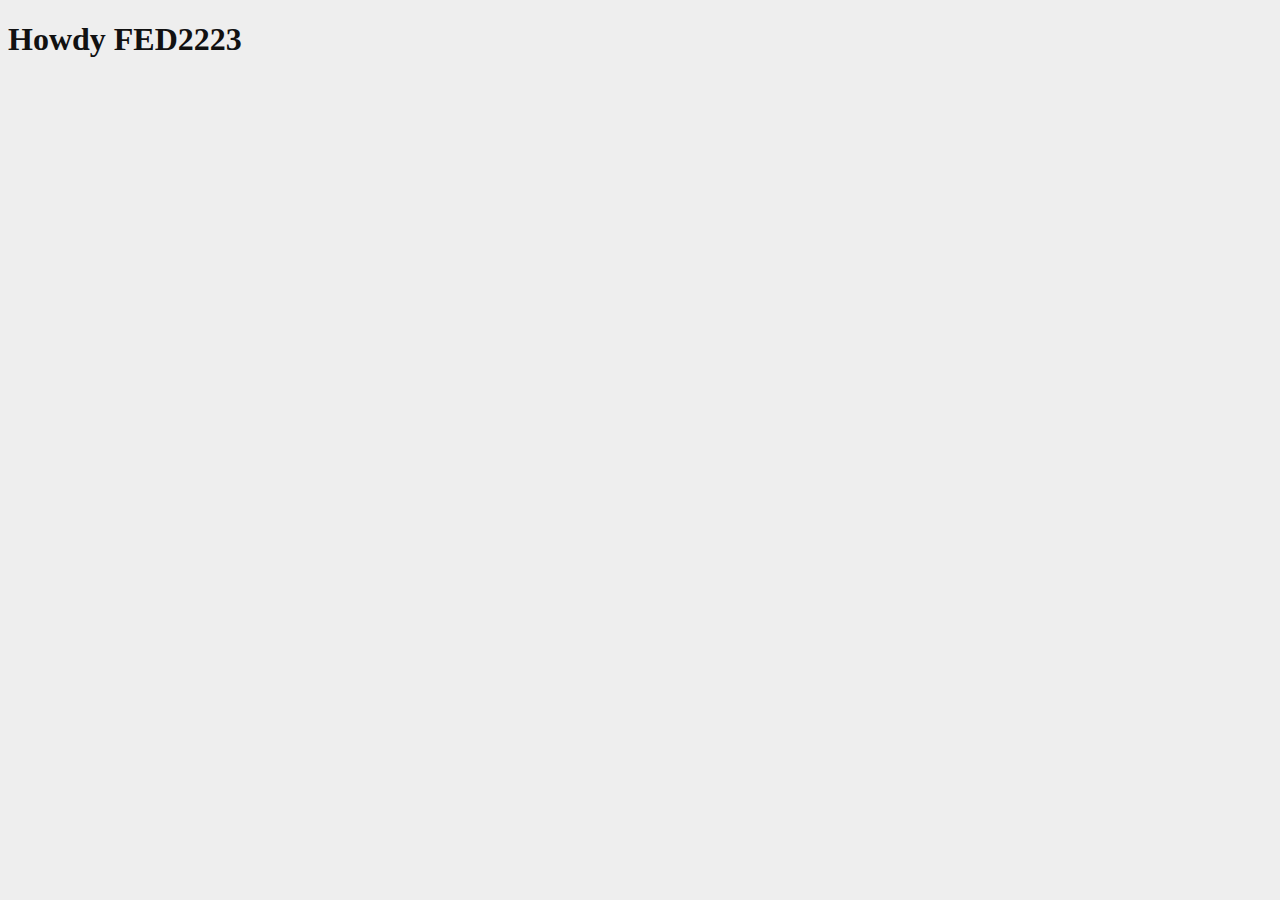
==== index.html @ 2874ed35 "Add files via upload" ====
<!doctype html>
<html lang="nl">
	
<head>
	<meta charset="UTF-8">
	<meta name="author" content="jouw naam">
	<meta name="viewport" content="width=device-width, initial-scale=1">
	
	<title>Howdy FED2223</title>
	
	<link href="styles/style.css" rel="stylesheet">
	<link rel="icon" type="image/svg+xml" href="images/favicon.svg">
</head>

<body>
	<h1>Howdy FED2223</h1>

	<script defer src="scripts/script.js"></script>
</body>
	
</html>
---- styles/style.css ----
/**************/
/* CSS REMEDY */
/**************/
*, *::after, *::before {
  box-sizing:border-box;  
}

button, summary {
	cursor: pointer;
}





/*********************/
/* CUSTOM PROPERTIES */
/*********************/
:root {
	/* startje */
	--color-text:#111;
	--color-background:#eee;
}





/****************/
/* JOUW STYLING */
/****************/

/* jouw code */

body {
  color:var(--color-text);
  background-color:var(--color-background);
}
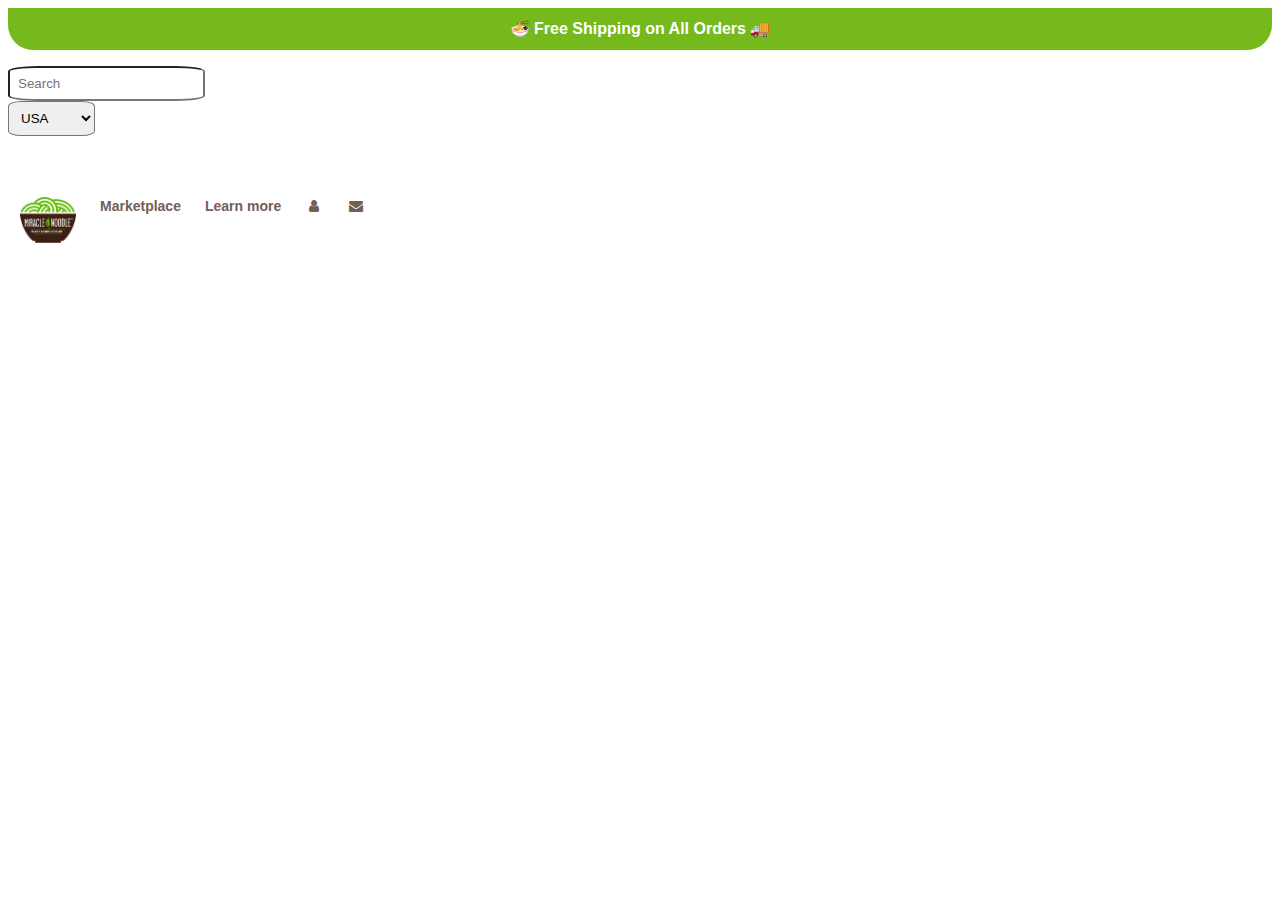
==== commit c992377c: "Add files via upload" ====
--- a/index.html
+++ b/index.html
@@ -6,15 +6,48 @@
 	<meta name="author" content="jouw naam">
 	<meta name="viewport" content="width=device-width, initial-scale=1">
 	
-	<title>Howdy FED2223</title>
+	<title>HDe beruchte website</title>
 	
 	<link href="styles/style.css" rel="stylesheet">
 	<link rel="icon" type="image/svg+xml" href="images/favicon.svg">
+	<link rel="stylesheet" href="https://cdnjs.cloudflare.com/ajax/libs/font-awesome/4.7.0/css/font-awesome.min.css">
 </head>
 
 <body>
+	<main>
+		<header class="site_banner">
+			
+			<p class="oproep">🍜 Free Shipping on All Orders 🚚</p>
+		    
+			<input type="text" placeholder="Search" aria-autocomplete="list" aria-owns="predictive-search-results" aria-label="Search" class="zoekbalk" data-base-url="/search" autocomplete="off">
+		
+		<form action="TaalSelecteren">
+			<select name="talen" id="talenknop">
+			  <option value="usa">USA</option>
+			  <option value="uk">UK</option>
+			  <option value="canada">Canada</option>
+			  <option value="italy">Italy</option>
+			  <option value="Sweden">Sweden</option>
+			</select>
+			<br><br>
+
+            <header class="navigatiebalk" role="banner">
+			  <ul class="navbar">
+				<li><img src="images/logo1.avif" class="logo" alt="logo foro"></li>
+				<li> Marketplace</li>
+				<li a href="#"> Learn more</li>
+				<li><i class="fa fa-fw fa-user"></i> </li>
+				<li><i class="fa fa-fw fa-envelope"></i> </li>
+		    </header>   
+	    </header>
+		
+<section>
+	<div class="heroImage"></div>
+</section>
+
 	<h1>Howdy FED2223</h1>
 
+    </main>
 	<script defer src="scripts/script.js"></script>
 </body>
 	
--- a/styles/style.css
+++ b/styles/style.css
@@ -9,20 +9,81 @@
 	cursor: pointer;
 }
 
-
-
-
-
 /*********************/
 /* CUSTOM PROPERTIES */
 /*********************/
 :root {
 	/* startje */
 	--color-text:#111;
-	--color-background:#eee;
+	--color-text: #735e56;
+    --color-text-rgb: 115, 94, 86;
+    --color-body-text: #735e56;
+
+
+    --font-h1-desktop: 35;
+    --font-h1-mobile: 32;
+    --font-h2-desktop: 20;
+    --font-h2-mobile: 18;
+    --font-h3-mobile: 20;
+    --font-h4-desktop: 17;
+    --font-h4-mobile: 15;
+    --font-h5-desktop: 15;
+    --font-h5-mobile: 13;
+    --font-h6-desktop: 14;
+    --font-h6-mobile: 12;
 }
 
+/*vvvvv Nog niet gebruikt (eigenschappen van de "H's" uit de website vvvvv */
+.two{
+	display: block;
+	font-size: 40px;
+    line-height: 48px;
+	font-family: Sofia Pro,sans-serif;
+    font-style: normal;
+    font-weight: 700;
+	color: #75b91d;
+    text-transform: inherit;
+    letter-spacing: inherit;
+	margin: 0 0 17.5px;
+	word-wrap: break-word;
+}
 
+.three{
+	display: block;
+	font-family: Sofia Pro,sans-serif;
+    font-style: normal;
+    font-weight: 700;
+	text-align: center;
+    font-size: 50px;
+    line-height: 60px;
+    color: #ff812b;
+	text-transform: none;
+    letter-spacing: 0;
+	margin: 0 0 17.5px;
+	margin-block-start: 1em;
+    margin-block-end: 1em;
+    margin-inline-start: 0px;
+    margin-inline-end: 0px;
+    font-weight: bold;
+	word-wrap: break-word;
+}
+
+.four{
+	font-family: Sofia Pro,sans-serif;
+    font-style: normal;
+    font-weight: 700;
+	text-align: center;
+    font-size: 30px;
+    line-height: 35px;
+	color: #fff;
+	margin: 0 0 17.5px;
+	word-wrap: break-word;
+	display: block;
+    margin-block-start: 1.33em;
+    margin-block-end: 1.33em;
+    margin-inline-start: 0px;
+    margin-inline-end: 0px;
+}
 
 
 
@@ -30,10 +91,80 @@
 /* JOUW STYLING */
 /****************/
 
-/* jouw code */
-
-body {
-  color:var(--color-text);
-  background-color:var(--color-background);
+.oproep{
+	font-family: Sofia Pro,sans-serif;
+	font-size: 16px;
+	color: #ffffff;
+	border-radius: 0px 0px 25px 25px;
+	margin-top: 0em ;
+	display: block;
+    padding: 11px 22px;
+    font-weight:bold;
+	text-align: center;
+	border-bottom: 1px solid transparent;
+	position: relative;
+	background-color: #75b91d;
 }
 
+.zoekbalk{
+	padding: 0.6em;
+	border-radius: 15%;
+	
+}
+
+#talenknop{
+	padding: 0.6em;
+	border-radius: 15%;
+}
+
+
+
+/* navigatie balk vv */
+.navbar {
+	display: flex;
+	position: fixed;
+	width: 100%;
+	background-color: #ffffff;
+	overflow: auto;
+	padding-top: 15px;
+	padding-bottom: 15px;
+	padding-left: 0;
+	list-style-type: none;
+	}
+
+	.navbar li {
+	    font-family: Sofia Pro,sans-serif;
+        font-style: normal;
+        color: #735e56;
+        border-radius: 700;
+		text-align: left;
+		font-weight: 600;
+        font-size: 14px;
+        line-height: 18px;
+		padding: 12px;
+		text-decoration: none;
+		display: inline;
+	  }
+	  
+	.navbar li:hover {
+		background-color: rgb(214, 214, 214);
+	  }
+
+	  .active {
+		background-color: #75b91d;
+	  }
+
+	.logo{
+		width: 4em;
+	}
+	  /* navigatie balk ^^ */
+	  
+	  .homeHero .heroImage {
+		background-image: url(https://cdn.shopify.com/s/files/1/1099/9762/files/heroImage-2.png?v=1631019084);
+		background-size: cover;
+		background-position: right bottom;
+	}
+
+
+
+	  /* JOUW STYLING */
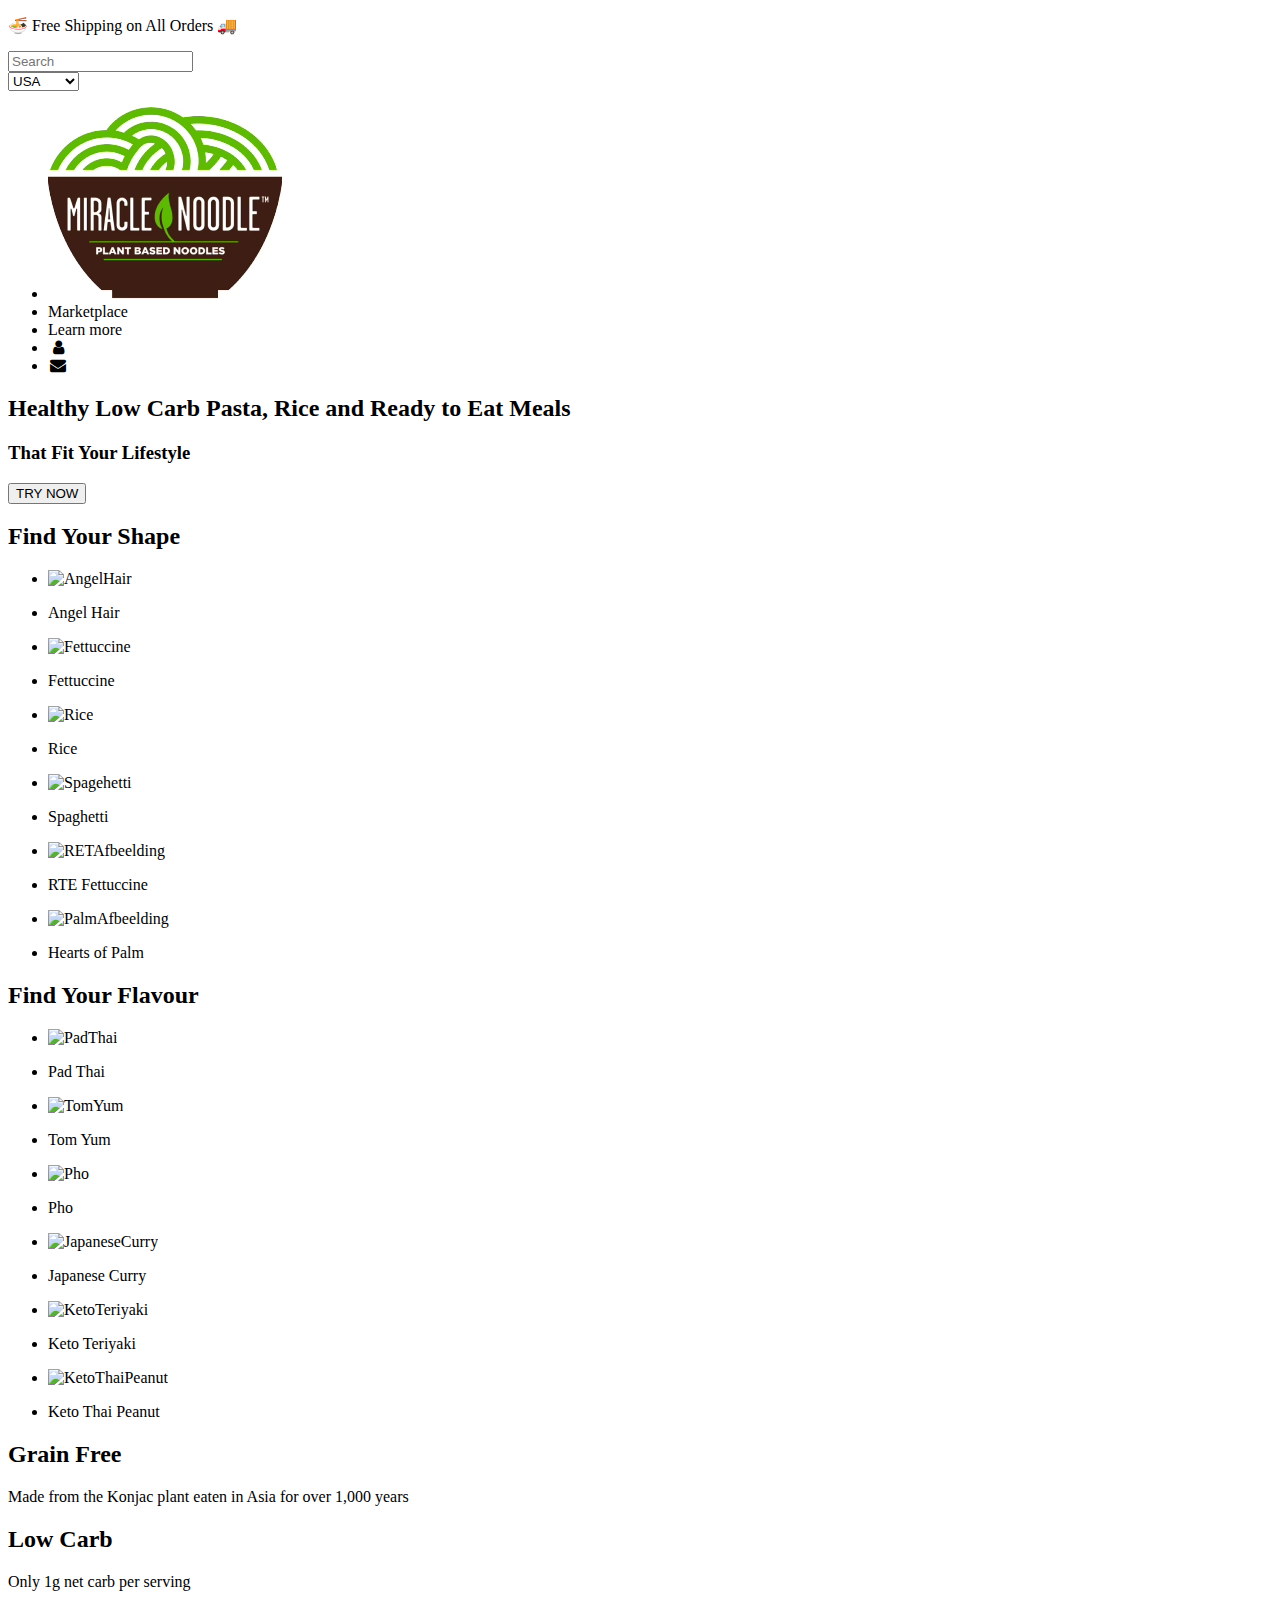
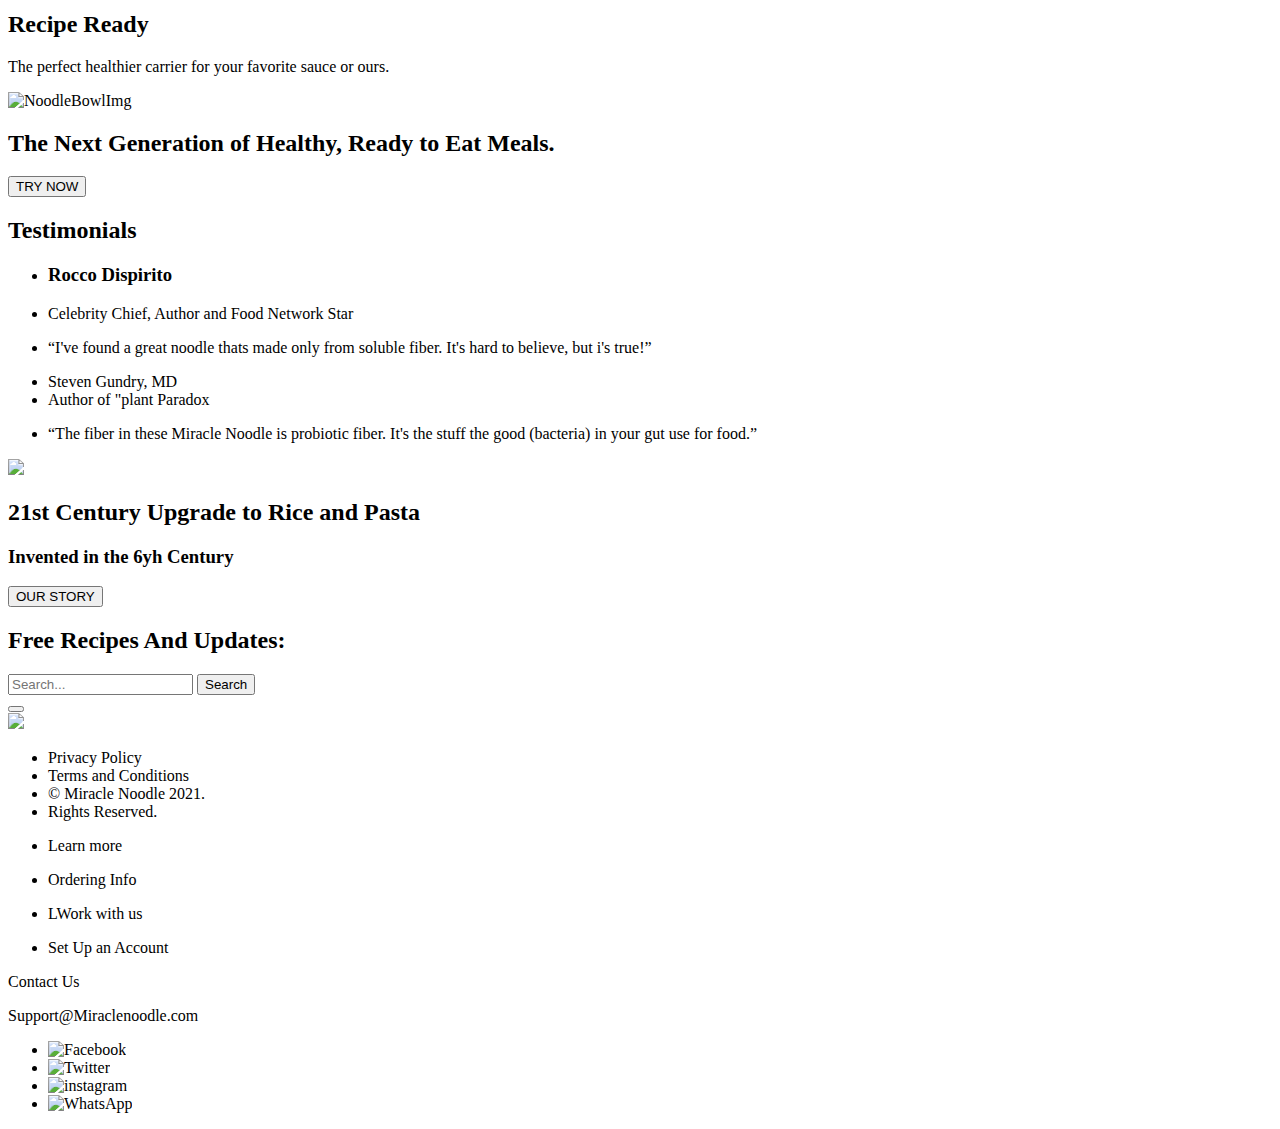
==== commit 9edeed3b: "Add files via upload" ====
--- a/index.html
+++ b/index.html
@@ -6,7 +6,7 @@
 	<meta name="author" content="jouw naam">
 	<meta name="viewport" content="width=device-width, initial-scale=1">
 	
-	<title>HDe beruchte website</title>
+	<title>Miricle Noodle</title>
 	
 	<link href="styles/style.css" rel="stylesheet">
 	<link rel="icon" type="image/svg+xml" href="images/favicon.svg">
@@ -17,7 +17,7 @@
 	<main>
 		<header class="site_banner">
 			
-			<p class="oproep">🍜 Free Shipping on All Orders 🚚</p>
+			<p>🍜 Free Shipping on All Orders 🚚</p>
 		    
 			<input type="text" placeholder="Search" aria-autocomplete="list" aria-owns="predictive-search-results" aria-label="Search" class="zoekbalk" data-base-url="/search" autocomplete="off">
 		
@@ -29,11 +29,10 @@
 			  <option value="italy">Italy</option>
 			  <option value="Sweden">Sweden</option>
 			</select>
-			<br><br>
 
-            <header class="navigatiebalk" role="banner">
-			  <ul class="navbar">
-				<li><img src="images/logo1.avif" class="logo" alt="logo foro"></li>
+            <header role="banner">
+			  <ul>
+				<li><img src="images/logo1.avif" alt="logo foro"></li>
 				<li> Marketplace</li>
 				<li a href="#"> Learn more</li>
 				<li><i class="fa fa-fw fa-user"></i> </li>
@@ -42,10 +41,143 @@
 	    </header>
 		
 <section>
-	<div class="heroImage"></div>
+	<h2>Healthy Low Carb Pasta, Rice and Ready to Eat Meals</h2>
+	<h3>That Fit Your Lifestyle</h3>
+	<button>TRY NOW</button>
 </section>
 
-	<h1>Howdy FED2223</h1>
+<section>
+	<h2>Find Your Shape</h2>
+
+	<ul>
+		<li><img src="//cdn.shopify.com/s/files/1/1099/9762/t/93/assets/Angel-hair.png?v=139365018368827564211650891766" alt="AngelHair"></li>
+		<li><p>Angel Hair</p></li>
+	</ul>
+	<ul>
+		<li><img src="https://cdn.shopify.com/s/files/1/1099/9762/t/93/assets/Fettuccine.png?v=109792473102200160791650891761" alt="Fettuccine"></li>
+		<li><p>Fettuccine</p></li>
+	</ul>
+	<ul>
+		<li><img src="https://cdn.shopify.com/s/files/1/1099/9762/t/93/assets/Rise.png?v=77638098210433273171650891406" alt="Rice"></li>
+		<li><p>Rice</p></li>
+	</ul>
+	<ul>
+		<li><img src="https://cdn.shopify.com/s/files/1/1099/9762/t/93/a…ets/Spaghetti.png?v=93085060646624606621650891396" alt="Spagehetti"></li>
+		<li><p>Spaghetti</p></li>
+	</ul>
+	<ul>
+		<li><img src="https://cdn.shopify.com/s/files/1/1099/9762/t/93/a…at-fettuccine.png?v=14971893990256258491657906363" alt="RETAfbeelding"></li>
+		<li><p>RTE Fettuccine</p></li>
+	</ul>
+	<ul>
+		<li><img src="https://cdn.shopify.com/s/files/1/1099/9762/t/93/a…at-spaghetti.png?v=135857907611068177071657906355" alt="PalmAfbeelding"></li>
+		<li><p>Hearts of Palm</p></li>
+	</ul>
+</section>
+
+<section>
+	<h2>Find Your Flavour</h2>
+	<ul>
+		<li><img src="https://cdn.shopify.com/s/files/1/1099/9762/t/93/assets/Pad-Thai.png?v=83577042059767578601650887596" alt="PadThai"></li>
+		<li><p>Pad Thai</p></li>
+	</ul>
+	<ul>
+		<li><img src="https://cdn.shopify.com/s/files/1/1099/9762/t/93/assets/Tom-yum.png?v=166482558184664215131650887603" alt="TomYum"></li>
+		<li><p>Tom Yum</p></li>
+	</ul>
+	<ul>
+		<li><img src="https://cdn.shopify.com/s/files/1/1099/9762/t/93/assets/Pho.png?v=68859815522511658931650887597" alt="Pho"></li>
+		<li><p>Pho</p></li>
+	</ul>
+	<ul>
+		<li><img src="https://cdn.shopify.com/s/files/1/1099/9762/t/93/a…panese_Curry.png?v=131605383016663812841650887589" alt="JapaneseCurry"></li>
+		<li><p>Japanese Curry</p></li>
+	</ul>
+	<ul>
+		<li><img src="https://cdn.shopify.com/s/files/1/1099/9762/t/93/a…TO_TERIYAKI-2.png?v=91911729571614318721657802883" alt="KetoTeriyaki"></li>
+		<li><p>Keto Teriyaki</p></li>
+	</ul>
+	<ul>
+		<li><img src="https://cdn.shopify.com/s/files/1/1099/9762/t/93/a…_THAIPEANUT-2.png?v=67560082000829188101657802891" alt="KetoThaiPeanut"></li>
+		<li><p>Keto Thai Peanut</p></li>
+	</ul>
+</section>
+
+<section>
+	<h2>Grain Free</h2>
+	<p>Made from the Konjac plant eaten in Asia for over 1,000 years</p>
+	<h2>Low Carb</h2>
+	<p>Only 1g net carb per serving</p>
+	<h2>Recipe Ready</h2>
+	<p>The perfect healthier carrier for your favorite sauce or ours.</p>
+</section>
+
+<section>
+	<img src="//cdn.shopify.com/s/files/1/1099/9762/t/93/assets/food-bowl.png?v=44383874774781317981650887568" alt="NoodleBowlImg">
+</section>
+	
+<section>
+	<h2>The Next Generation of Healthy, Ready to Eat Meals.</h2>
+	<button>TRY NOW</button>
+</section>
+
+<section>
+	<h2>Testimonials</h2>
+	<ul>
+		<li><h3>Rocco Dispirito</h3></li>
+		<li><aside>Celebrity Chief, Author and Food Network Star</aside></li>
+		<li><p>“I've found a great noodle thats made only from soluble fiber. It's hard to believe, but i's true!”</p></li>
+	</ul>
+	<ul>
+		<li>Steven Gundry, MD</li>
+		<li><aside>Author of "plant Paradox</aside></li>
+		<li><p>“The fiber in these Miracle Noodle is probiotic fiber. It's the stuff the good (bacteria) in your gut use for food.”</p></li>
+	</ul>
+</section>
+
+<section>
+	<img src="//cdn.shopify.com/s/files/1/1099/9762/t/93/assets/21st-century-bg-2.png?v=177680123479247771421650887562">
+	<h2>21st Century Upgrade to Rice and Pasta</h2>
+	<h3>Invented in the 6yh Century</h3>
+	<button>OUR STORY</button>
+</section>
+
+<section>
+	<h2>Free Recipes And Updates:</h2>
+	<input type="text" placeholder="Search...">
+    <button class="ui button">Search</button>
+</section>
+
+<! --- Statische chat knop rechts onder aan -- >
+<button aria-label="OpenTheChat"></button>
+<! --- Statische chat knop rechts onder aan -- >
+
+<footer>
+	<img src="https://cdn.shopify.com/s/files/1/1099/9762/files/footer_logo.png?v=1631016859">
+		<ul>
+			<li>Privacy Policy</li>
+			<li>Terms and Conditions</li>
+			<li>© Miracle Noodle 2021.</li>
+			<li>Rights Reserved.</li> 
+		</ul>
+
+		<ul>
+			<li><p>Learn more</p></li>
+			<li><p>Ordering Info</p></li>
+			<li><p>LWork with us</p></li>
+			<li><p>Set Up an Account</p></li>
+		</ul>
+
+		<p>Contact Us</p>
+		<aside>Support@Miraclenoodle.com</aside>
+
+		<ul>
+		    <li><img src="https://cdn.shopify.com/s/files/1/1099/9762/files/footer-social-facebook.png?v=1631017588" alt="Facebook"></li>
+		    <li><img src="https://cdn.shopify.com/s/files/1/1099/9762/files/footer-social-twitter.png?v=1631017588" alt="Twitter"></li>
+			<li><img src="https://cdn.shopify.com/s/files/1/1099/9762/files/footer-social-instagram.png?v=1631017588" alt="instagram"></li>
+			<li><img src="https://cdn.shopify.com/s/files/1/1099/9762/files/footer-social-whatsapp.png?v=1631017588" alt="WhatsApp"></li>
+    	</ul>
+</footer>
 
     </main>
 	<script defer src="scripts/script.js"></script>
--- a/styles/style.css
+++ b/styles/style.css
@@ -14,7 +14,6 @@
 /*********************/
 :root {
 	/* startje */
-	--color-text:#111;
 	--color-text: #735e56;
     --color-text-rgb: 115, 94, 86;
     --color-body-text: #735e56;
@@ -91,80 +90,10 @@
 /* JOUW STYLING */
 /****************/
 
-.oproep{
-	font-family: Sofia Pro,sans-serif;
-	font-size: 16px;
-	color: #ffffff;
-	border-radius: 0px 0px 25px 25px;
-	margin-top: 0em ;
-	display: block;
-    padding: 11px 22px;
-    font-weight:bold;
-	text-align: center;
-	border-bottom: 1px solid transparent;
-	position: relative;
-	background-color: #75b91d;
-}
-
-.zoekbalk{
-	padding: 0.6em;
-	border-radius: 15%;
-	
-}
-
-#talenknop{
-	padding: 0.6em;
-	border-radius: 15%;
-}
-
-
 
 /* navigatie balk vv */
-.navbar {
-	display: flex;
-	position: fixed;
-	width: 100%;
-	background-color: #ffffff;
-	overflow: auto;
-	padding-top: 15px;
-	padding-bottom: 15px;
-	padding-left: 0;
-	list-style-type: none;
-	}
 
-	.navbar li {
-	    font-family: Sofia Pro,sans-serif;
-        font-style: normal;
-        color: #735e56;
-        border-radius: 700;
-		text-align: left;
-		font-weight: 600;
-        font-size: 14px;
-        line-height: 18px;
-		padding: 12px;
-		text-decoration: none;
-		display: inline;
-	  }
-	  
-	.navbar li:hover {
-		background-color: rgb(214, 214, 214);
-	  }
-
-	  .active {
-		background-color: #75b91d;
-	  }
-
-	.logo{
-		width: 4em;
-	}
 	  /* navigatie balk ^^ */
 	  
-	  .homeHero .heroImage {
-		background-image: url(https://cdn.shopify.com/s/files/1/1099/9762/files/heroImage-2.png?v=1631019084);
-		background-size: cover;
-		background-position: right bottom;
-	}
-
-
 
 	  /* JOUW STYLING */
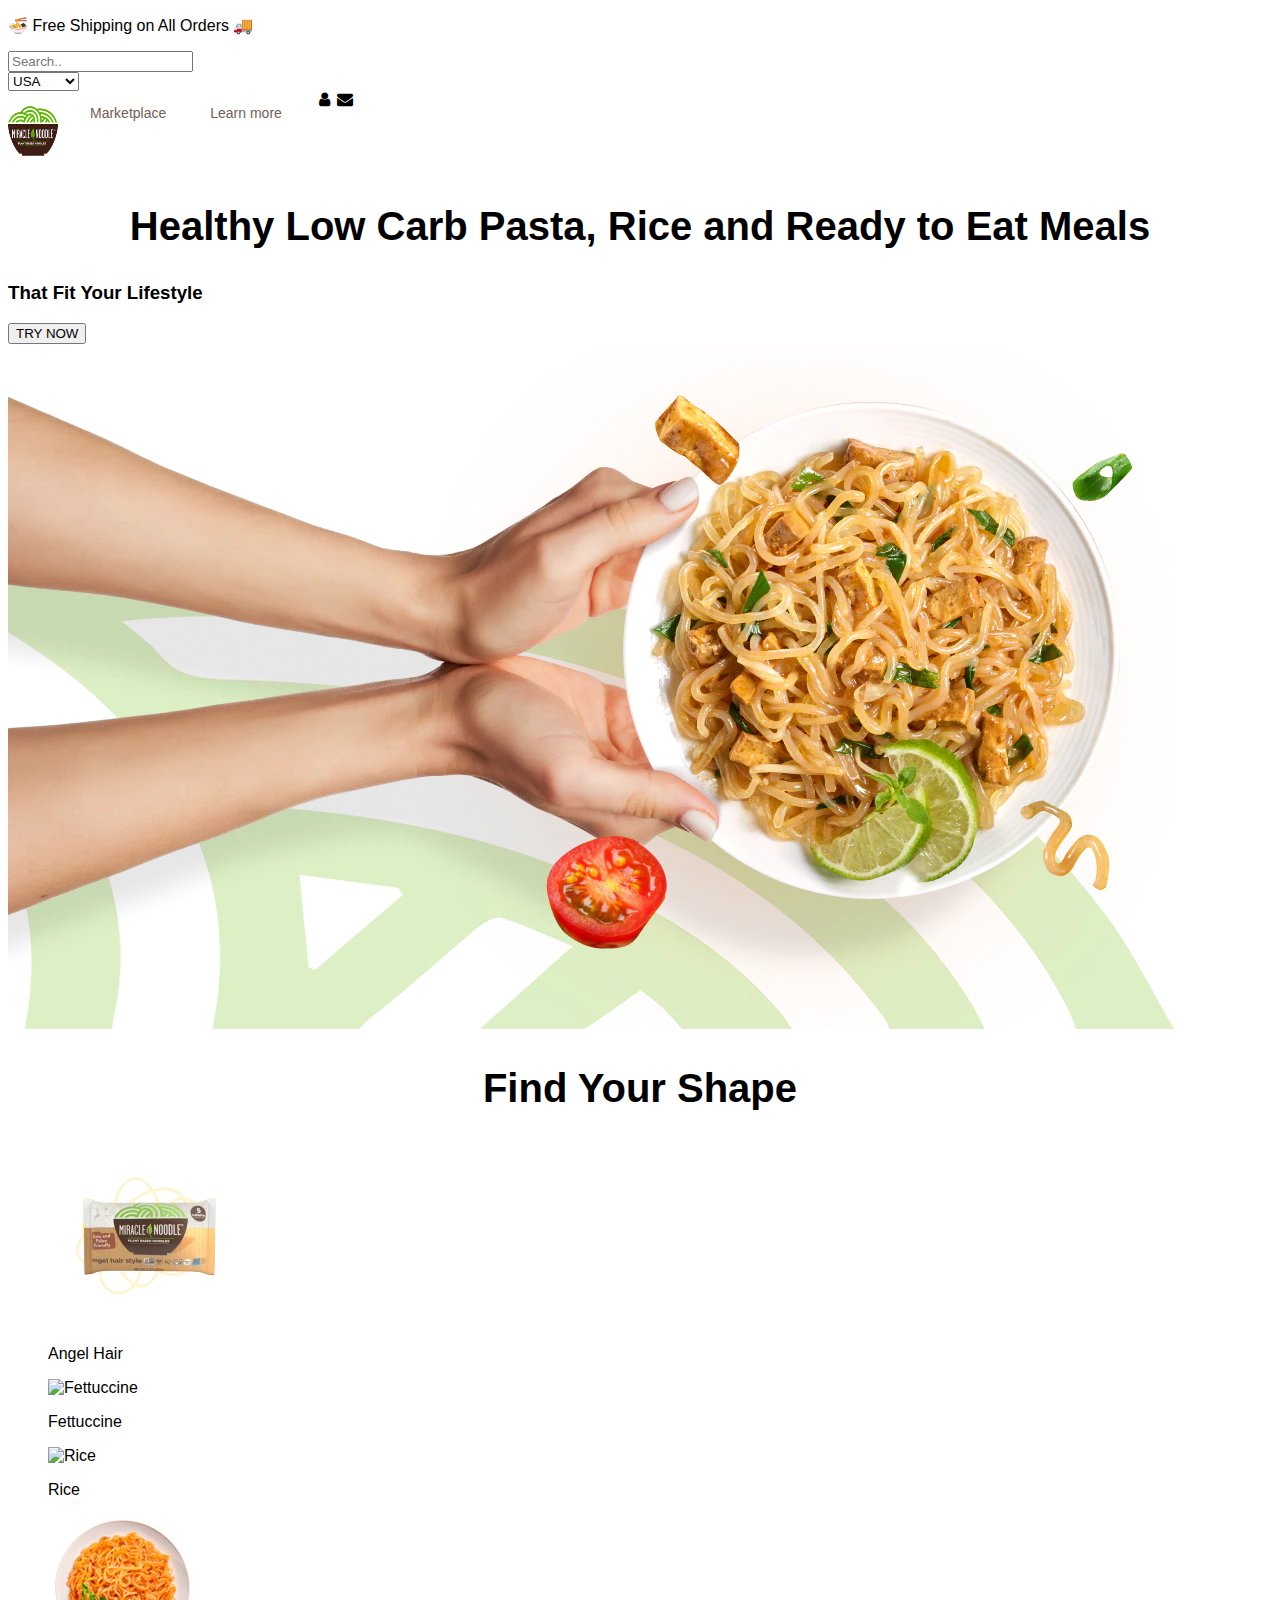
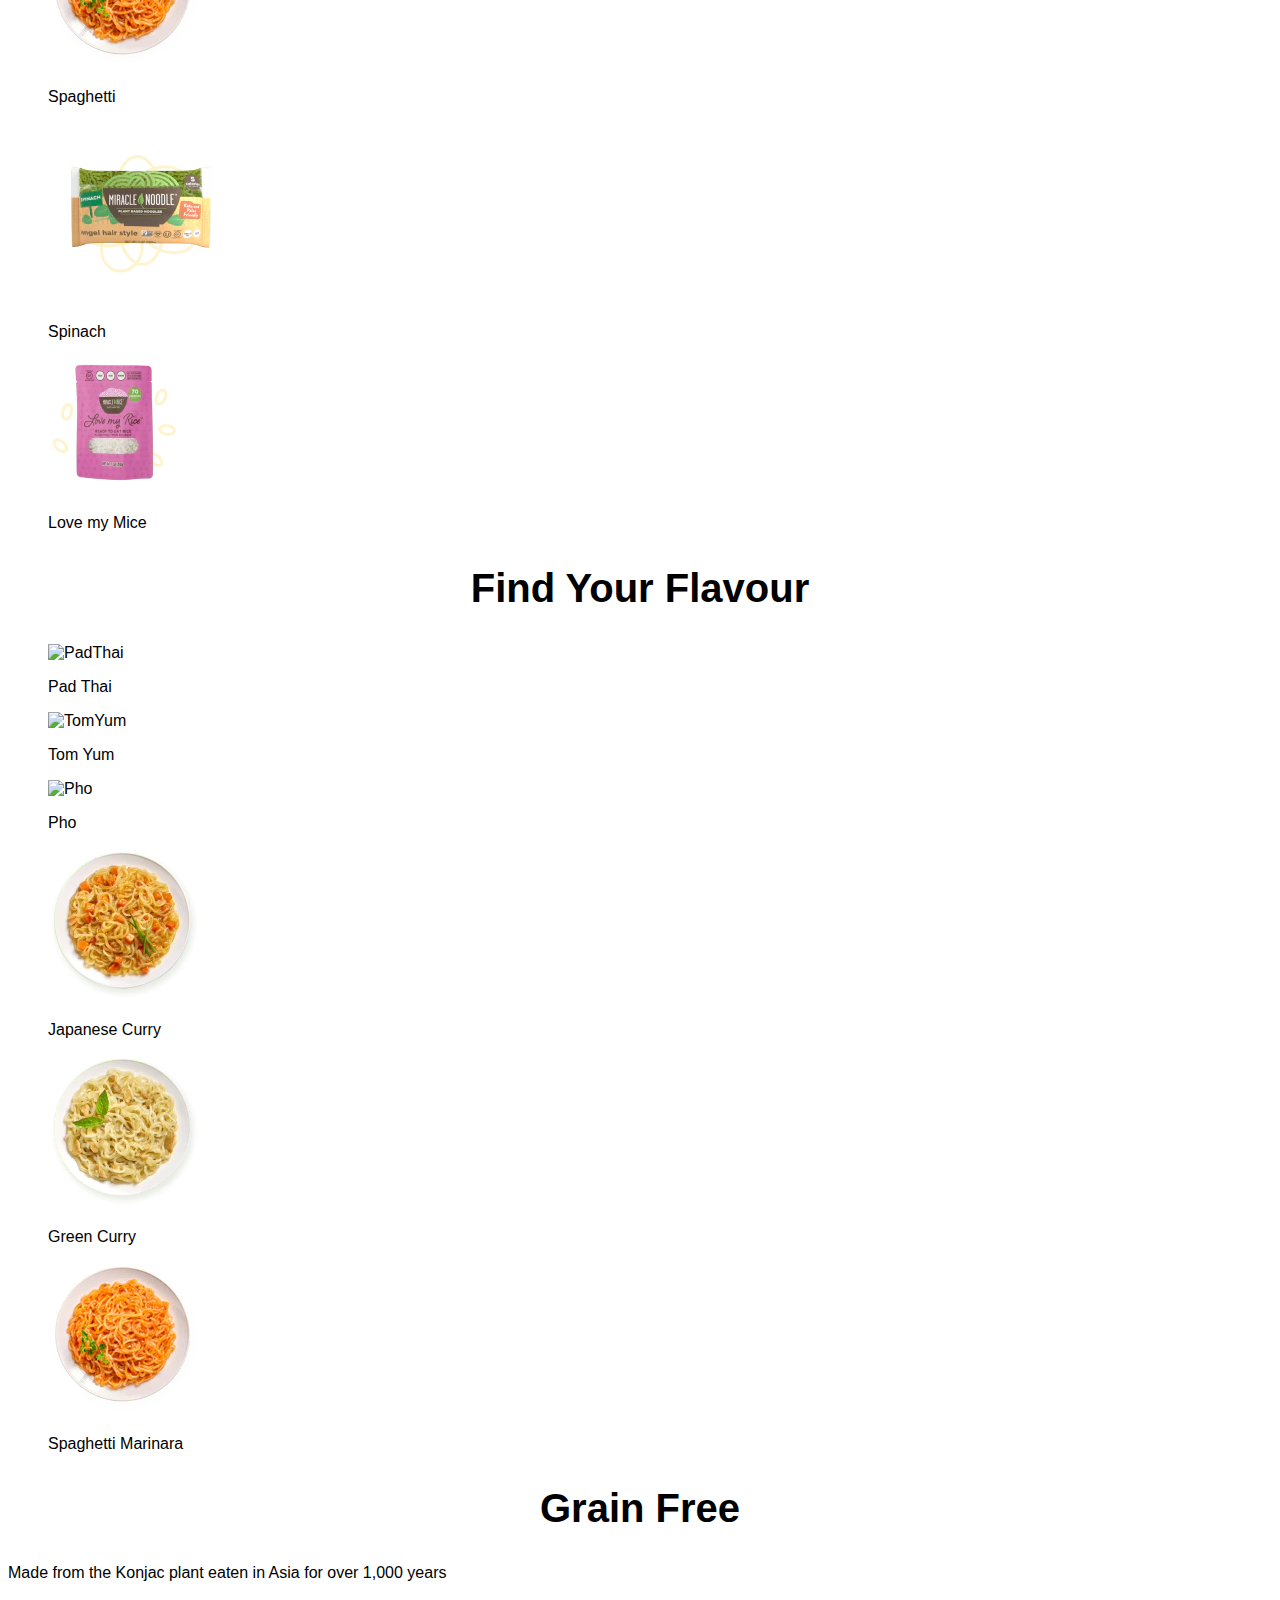
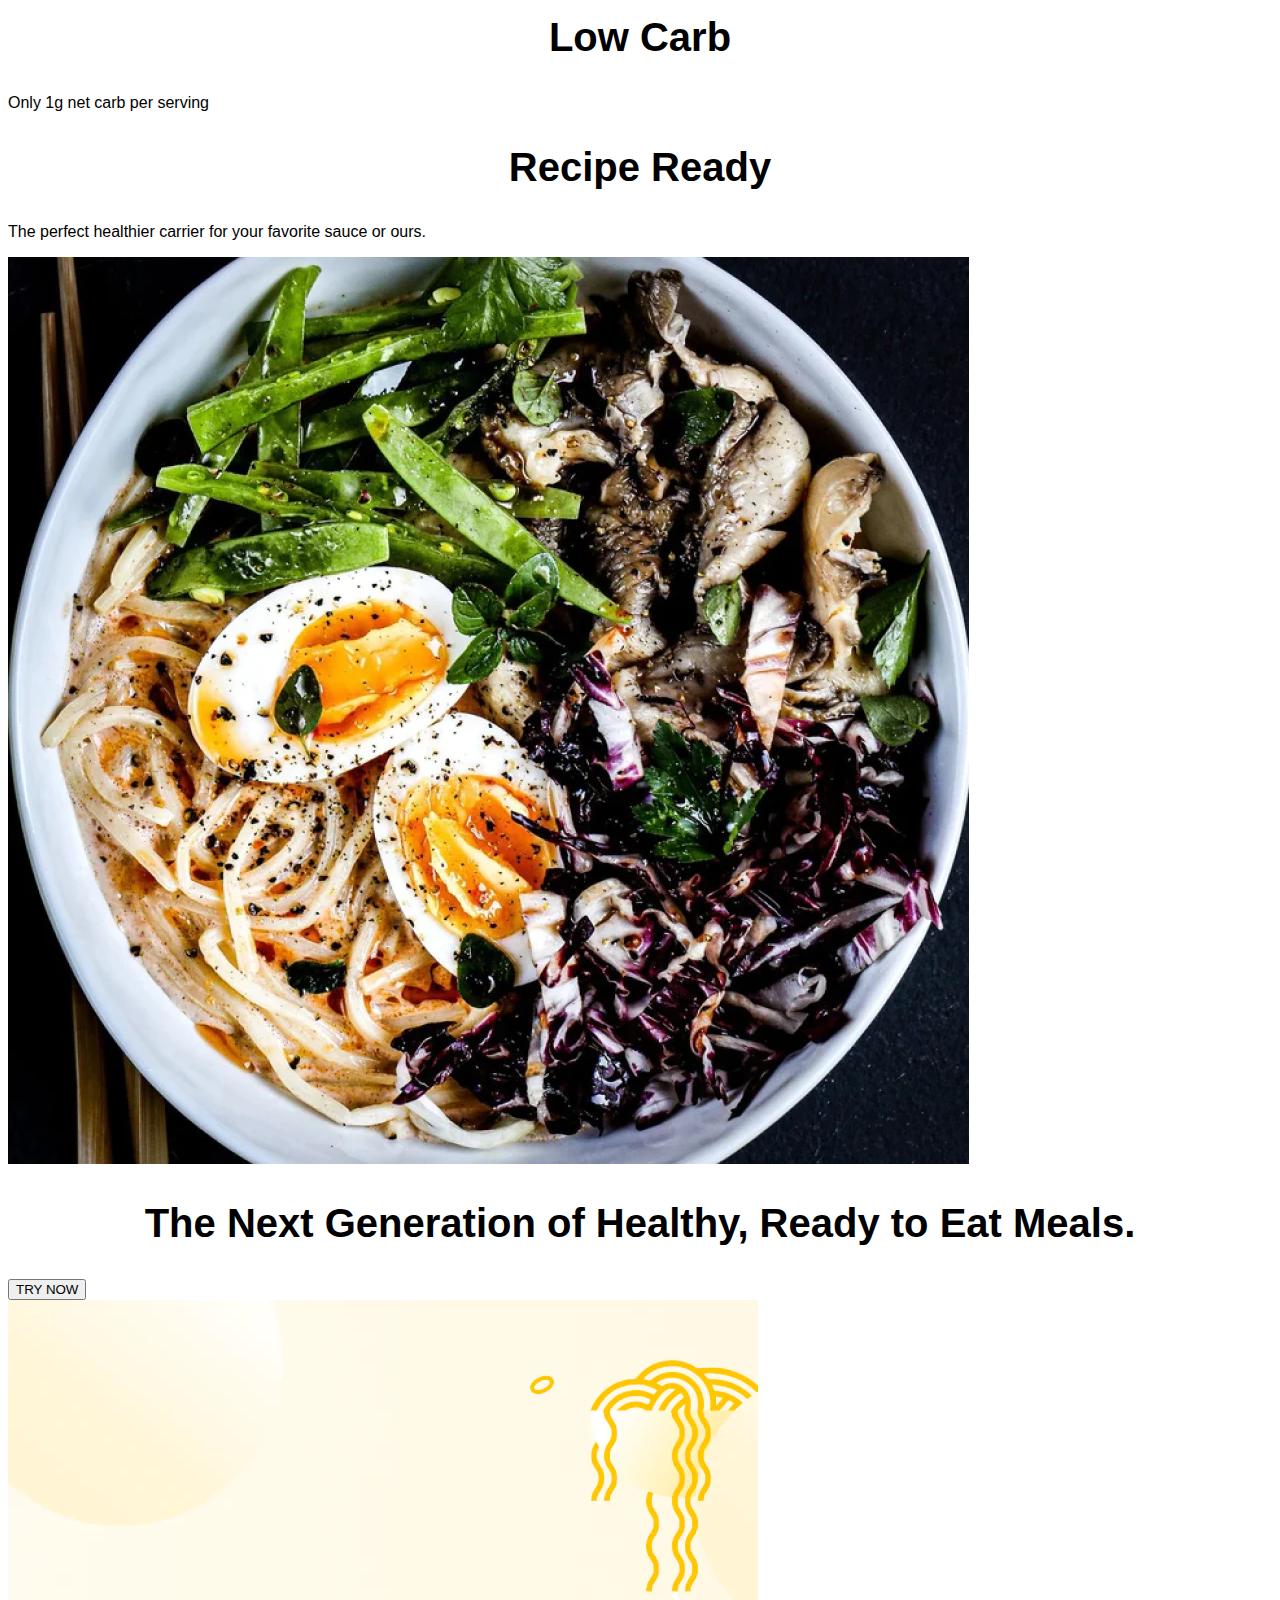
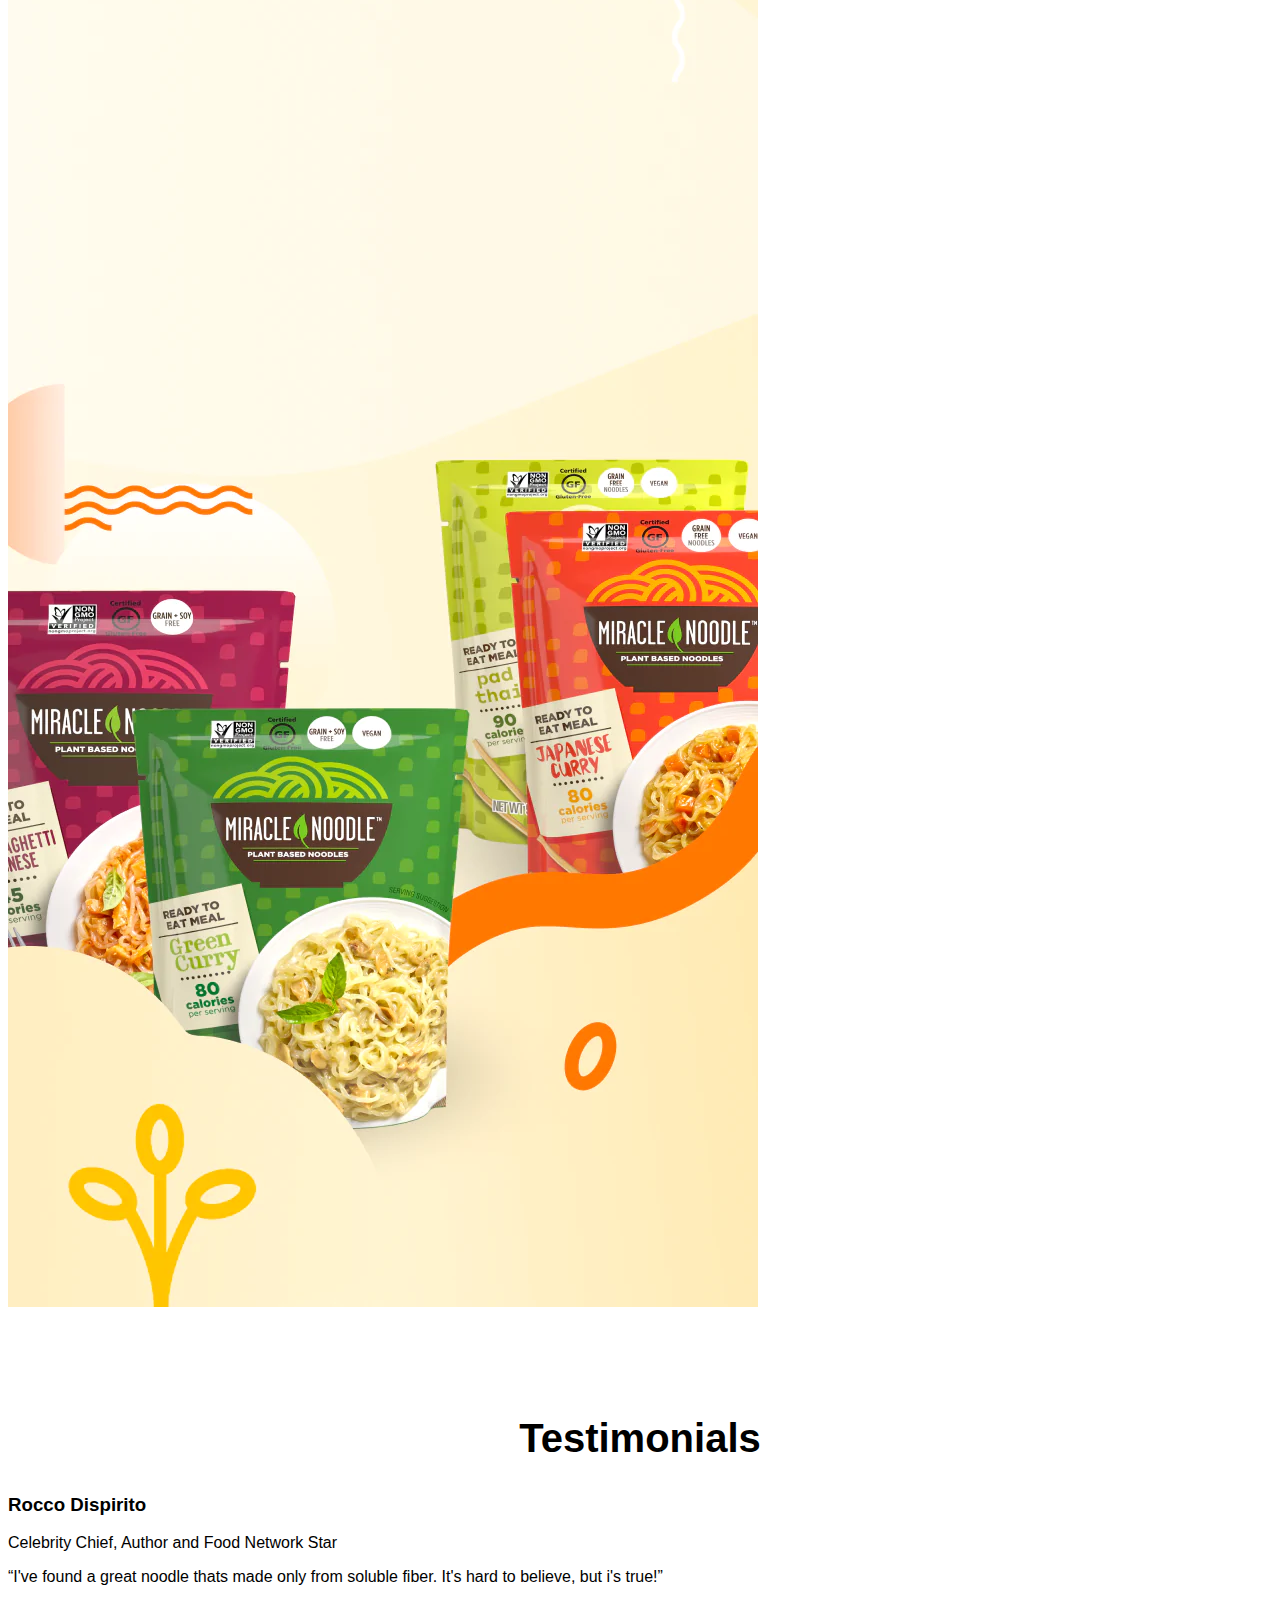
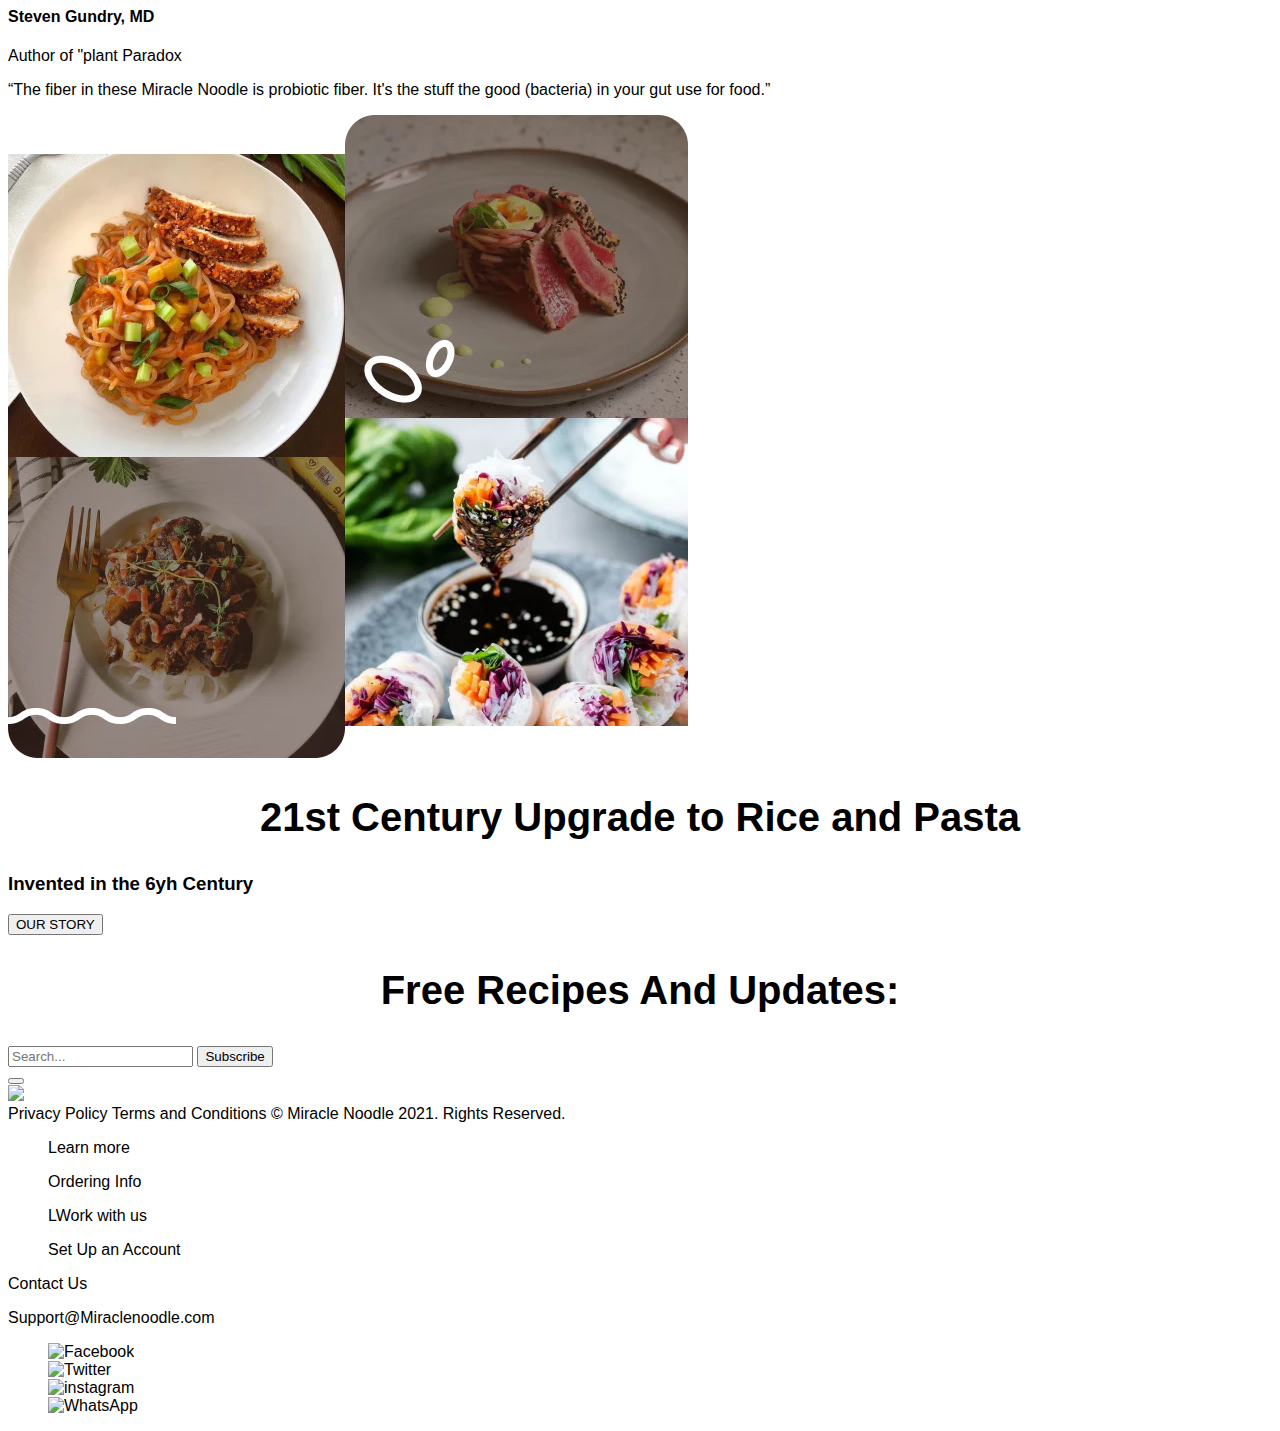
==== commit 610a8866: "Add files via upload" ====
--- a/index.html
+++ b/index.html
@@ -1,9 +1,9 @@
 <!doctype html>
-<html lang="nl">
+<html lang="eng">
 	
 <head>
 	<meta charset="UTF-8">
-	<meta name="author" content="jouw naam">
+	<meta name="author" content="Eva Burgering">
 	<meta name="viewport" content="width=device-width, initial-scale=1">
 	
 	<title>Miricle Noodle</title>
@@ -15,29 +15,31 @@
 
 <body>
 	<main>
-		<header class="site_banner">
+		<header>
 			
 			<p>🍜 Free Shipping on All Orders 🚚</p>
 		    
-			<input type="text" placeholder="Search" aria-autocomplete="list" aria-owns="predictive-search-results" aria-label="Search" class="zoekbalk" data-base-url="/search" autocomplete="off">
+			<input type="text" placeholder="Search.." aria-label="Search">
 		
 		<form action="TaalSelecteren">
-			<select name="talen" id="talenknop">
-			  <option value="usa">USA</option>
-			  <option value="uk">UK</option>
-			  <option value="canada">Canada</option>
-			  <option value="italy">Italy</option>
-			  <option value="Sweden">Sweden</option>
+			<select name="talen">
+			    <fieldset>
+			        <option value="usa">USA</option>
+			        <option value="uk">UK</option>
+			        <option value="canada">Canada</option>
+			        <option value="italy">Italy</option>
+			        <option value="Sweden">Sweden</option>
+			    </fieldset>
 			</select>
 
-            <header role="banner">
-			  <ul>
-				<li><img src="images/logo1.avif" alt="logo foro"></li>
-				<li> Marketplace</li>
-				<li a href="#"> Learn more</li>
-				<li><i class="fa fa-fw fa-user"></i> </li>
-				<li><i class="fa fa-fw fa-envelope"></i> </li>
-		    </header>   
+			  <nav>
+				<img class="logo" src="images/logo1.avif" alt="logo foto">
+                <a href="#">Marketplace</a>
+                <a href="about.html">Learn more</a>
+                <i class="fa fa-fw fa-user"></i>
+				<i class="fa fa-fw fa-envelope"></i>
+				<! ----^^^^^^ Class is gelinkt aan de icons via internet ^^^^^^ ---- >
+			  </nav>  
 	    </header>
 		
 <section>
@@ -47,10 +49,14 @@
 </section>
 
 <section>
+	<img src="images/1achtergrondfoto.webp" alt="achtergrond foto1">
+</section>
+
+<section>
 	<h2>Find Your Shape</h2>
 
 	<ul>
-		<li><img src="//cdn.shopify.com/s/files/1/1099/9762/t/93/assets/Angel-hair.png?v=139365018368827564211650891766" alt="AngelHair"></li>
+		<li><img src="images/Angel-hair.avif" alt="AngelHair"></li>
 		<li><p>Angel Hair</p></li>
 	</ul>
 	<ul>
@@ -62,16 +68,16 @@
 		<li><p>Rice</p></li>
 	</ul>
 	<ul>
-		<li><img src="https://cdn.shopify.com/s/files/1/1099/9762/t/93/a…ets/Spaghetti.png?v=93085060646624606621650891396" alt="Spagehetti"></li>
+		<li><img src="images/Spaghetti-Marinara.webp" alt="Spagehetti"></li>
 		<li><p>Spaghetti</p></li>
 	</ul>
 	<ul>
-		<li><img src="https://cdn.shopify.com/s/files/1/1099/9762/t/93/a…at-fettuccine.png?v=14971893990256258491657906363" alt="RETAfbeelding"></li>
-		<li><p>RTE Fettuccine</p></li>
+		<li><img src="images/Spinach.webp" alt="RETAfbeelding"></li>
+		<li><p>Spinach</p></li>
 	</ul>
 	<ul>
-		<li><img src="https://cdn.shopify.com/s/files/1/1099/9762/t/93/a…at-spaghetti.png?v=135857907611068177071657906355" alt="PalmAfbeelding"></li>
-		<li><p>Hearts of Palm</p></li>
+		<li><img src="images/LOve-my-rise.webp" alt="PalmAfbeelding"></li>
+		<li><p>Love my Mice</p></li>
 	</ul>
 </section>
 
@@ -90,19 +96,19 @@
 		<li><p>Pho</p></li>
 	</ul>
 	<ul>
-		<li><img src="https://cdn.shopify.com/s/files/1/1099/9762/t/93/a…panese_Curry.png?v=131605383016663812841650887589" alt="JapaneseCurry"></li>
+		<li><img src="images/Japanese_Curry.avif" alt="JapaneseCurry"></li>
 		<li><p>Japanese Curry</p></li>
 	</ul>
 	<ul>
-		<li><img src="https://cdn.shopify.com/s/files/1/1099/9762/t/93/a…TO_TERIYAKI-2.png?v=91911729571614318721657802883" alt="KetoTeriyaki"></li>
-		<li><p>Keto Teriyaki</p></li>
+		<li><img src="images/Green-curry.avif" alt="KetoTeriyaki"></li>
+		<li><p>Green Curry</p></li>
 	</ul>
-	<ul>
-		<li><img src="https://cdn.shopify.com/s/files/1/1099/9762/t/93/a…_THAIPEANUT-2.png?v=67560082000829188101657802891" alt="KetoThaiPeanut"></li>
-		<li><p>Keto Thai Peanut</p></li>
+	<ul>  
+		<li><img src="images/Spaghetti-Marinara.webp" alt="KetoThaiPeanut"></li>
+		<li><p>Spaghetti Marinara</p></li>
 	</ul>
 </section>
-
+ 
 <section>
 	<h2>Grain Free</h2>
 	<p>Made from the Konjac plant eaten in Asia for over 1,000 years</p>
@@ -113,7 +119,7 @@
 </section>
 
 <section>
-	<img src="//cdn.shopify.com/s/files/1/1099/9762/t/93/assets/food-bowl.png?v=44383874774781317981650887568" alt="NoodleBowlImg">
+	<img src="images/food-bowl.webp" alt="NoodleBowlImg">
 </section>
 	
 <section>
@@ -121,22 +127,25 @@
 	<button>TRY NOW</button>
 </section>
 
+<img src="images/AchtergrondGroot.webp" alt="AchtegrondFoto12">
+<img src="images/WitteRibbel.webp" alt="WitteRibbel">
+
+</section>
+	<h2>Testimonials</h2>
+	<article>
+        <h3>Rocco Dispirito</h3></li>
+		<p>Celebrity Chief, Author and Food Network Star</o>
+		<p>“I've found a great noodle thats made only from soluble fiber. It's hard to believe, but i's true!”</p>
+	</article>
+	<article>
+		<h4>Steven Gundry, MD</h4>
+		<p>Author of "plant Paradox</p>
+		<p>“The fiber in these Miracle Noodle is probiotic fiber. It's the stuff the good (bacteria) in your gut use for food.”</p>
+	</article>
 <section>
-	<h2>Testimonials</h2>
-	<ul>
-		<li><h3>Rocco Dispirito</h3></li>
-		<li><aside>Celebrity Chief, Author and Food Network Star</aside></li>
-		<li><p>“I've found a great noodle thats made only from soluble fiber. It's hard to believe, but i's true!”</p></li>
-	</ul>
-	<ul>
-		<li>Steven Gundry, MD</li>
-		<li><aside>Author of "plant Paradox</aside></li>
-		<li><p>“The fiber in these Miracle Noodle is probiotic fiber. It's the stuff the good (bacteria) in your gut use for food.”</p></li>
-	</ul>
-</section>
 
 <section>
-	<img src="//cdn.shopify.com/s/files/1/1099/9762/t/93/assets/21st-century-bg-2.png?v=177680123479247771421650887562">
+	<img src="images/21st-century-bg-2.webp">
 	<h2>21st Century Upgrade to Rice and Pasta</h2>
 	<h3>Invented in the 6yh Century</h3>
 	<button>OUR STORY</button>
@@ -145,21 +154,22 @@
 <section>
 	<h2>Free Recipes And Updates:</h2>
 	<input type="text" placeholder="Search...">
-    <button class="ui button">Search</button>
+    <button>Subscribe</button>
 </section>
 
 <! --- Statische chat knop rechts onder aan -- >
 <button aria-label="OpenTheChat"></button>
 <! --- Statische chat knop rechts onder aan -- >
+ </main>
 
-<footer>
+ <footer>
 	<img src="https://cdn.shopify.com/s/files/1/1099/9762/files/footer_logo.png?v=1631016859">
-		<ul>
-			<li>Privacy Policy</li>
-			<li>Terms and Conditions</li>
-			<li>© Miracle Noodle 2021.</li>
-			<li>Rights Reserved.</li> 
-		</ul>
+		<aside>
+			Privacy Policy
+			Terms and Conditions
+			© Miracle Noodle 2021.
+			Rights Reserved.
+		</aside>
 
 		<ul>
 			<li><p>Learn more</p></li>
@@ -178,8 +188,6 @@
 			<li><img src="https://cdn.shopify.com/s/files/1/1099/9762/files/footer-social-whatsapp.png?v=1631017588" alt="WhatsApp"></li>
     	</ul>
 </footer>
-
-    </main>
 	<script defer src="scripts/script.js"></script>
 </body>
 	
--- a/styles/style.css
+++ b/styles/style.css
@@ -5,9 +5,15 @@
   box-sizing:border-box;  
 }
 
+body {font-family: Arial, Helvetica, sans-serif;}
+
 button, summary {
 	cursor: pointer;
 }
+
+
+
+
 
 /*********************/
 /* CUSTOM PROPERTIES */
@@ -18,82 +24,205 @@
     --color-text-rgb: 115, 94, 86;
     --color-body-text: #735e56;
 
-
-    --font-h1-desktop: 35;
-    --font-h1-mobile: 32;
-    --font-h2-desktop: 20;
-    --font-h2-mobile: 18;
-    --font-h3-mobile: 20;
-    --font-h4-desktop: 17;
-    --font-h4-mobile: 15;
-    --font-h5-desktop: 15;
-    --font-h5-mobile: 13;
-    --font-h6-desktop: 14;
-    --font-h6-mobile: 12;
-}
-
-/*vvvvv Nog niet gebruikt (eigenschappen van de "H's" uit de website vvvvv */
-.two{
-	display: block;
-	font-size: 40px;
-    line-height: 48px;
-	font-family: Sofia Pro,sans-serif;
-    font-style: normal;
-    font-weight: 700;
-	color: #75b91d;
-    text-transform: inherit;
-    letter-spacing: inherit;
-	margin: 0 0 17.5px;
-	word-wrap: break-word;
-}
-
-.three{
-	display: block;
-	font-family: Sofia Pro,sans-serif;
-    font-style: normal;
-    font-weight: 700;
-	text-align: center;
-    font-size: 50px;
-    line-height: 60px;
-    color: #ff812b;
-	text-transform: none;
-    letter-spacing: 0;
-	margin: 0 0 17.5px;
-	margin-block-start: 1em;
-    margin-block-end: 1em;
-    margin-inline-start: 0px;
-    margin-inline-end: 0px;
-    font-weight: bold;
-	word-wrap: break-word;
-}
-
-.four{
-	font-family: Sofia Pro,sans-serif;
-    font-style: normal;
-    font-weight: 700;
-	text-align: center;
-    font-size: 30px;
-    line-height: 35px;
-	color: #fff;
-	margin: 0 0 17.5px;
-	word-wrap: break-word;
-	display: block;
-    margin-block-start: 1.33em;
-    margin-block-end: 1.33em;
-    margin-inline-start: 0px;
-    margin-inline-end: 0px;
-}
-
-
-
-/****************/
-/* JOUW STYLING */
-/****************/
-
-
-/* navigatie balk vv */
-
-	  /* navigatie balk ^^ */
+}
+
+h2{
+    font-size: 40px;
+    text-align: center;
+}
+
+ul{
+    list-style: none;
+}
+
+
+
+
+
+/**********************************************vvvv mijn code vvvv************************************************/
+
+
+/************^*******/
+/*VVVV HEADER VVVV */
+/********************/
+
+/*vvvvvvvvvvvvvvvvvvvvvvvvvvvvvvvv Nav bar vvvvvvvvvvvvvvvvvvvvvvvvvvv */
+.logo{
+    display: inline-block;
+    vertical-align: top;
+    width: 50px;
+    height: 50px;
+    margin-right: 20px;
+    margin-top: 15px;
+}
+
+nav{
+    list-style: none;
+    width: 100%;
+    display: flex;
+    background-color: #ffffff;
+    position: sticky;
+}
+
+nav > a {
+    display: inline-block;
+    vertical-align: top;
+    margin-right: 20px;
+    height: 80px;
+    line-height: 1.5;
+    text-decoration: none;
+    font-size: 14px;
+    color: #735e56;
+    padding: 12px;
+    
+}
+
+nav a:hover {
+    color: #75b91d;
+  }
+  
+nav.active {
+    background-color: #75b91d;
+    padding: 12px;
+    border: #75b91d;
+/*^^^^^^^^^^^^^^^^^^^^^^^^ Nav bar ^^^^^^^^^^^^^^^^^^^^^^^^^^^^^^^^^^ */
+
+
+header p {
+font-size: 16px;
+color: #735e56;
+}
+
+
+/*vvvvvvvvvvvvvvvvvvv De aankondiging vvvvvvvvvvvvvvvvvvvvvvvvvv */
+header+p{
+    font-weight: bolder;
+    color: #ffffff;
+    background-color: #75b91d;
+    width: 100%;
+    border-radius: 0 0 30px 30px;
+    text-align: center;
+    padding: 11px 22px;
+    display: block;
+}
+/*^^^^^^^^^^^^^^^^^^^^ De aankondiging ^^^^^^^^^^^^^^^^^^^^^^^ */
+
+
+
+/*vvvvvvvvvvvvvvvvvvv De "talen"knop" vvvvvvvvvvvvvvvvvvvvvvvvvv */
+form{
+    border-radius:30px;
+    border: 2px
+    padding: 8px 28px 8px 15px;
+    font-size: 16px;
+}
+/*^^^^^^^^^^^^^^^^^^^^ De "talen"knop" ^^^^^^^^^^^^^^^^^^^^^^^ */
+
+
+
+/*vvvvvvvvvvvvvvvvvvv "try now" knop vvvvvvvvvvvvvvvvvvvvvvvvvv */
+button{
+    padding: 15px 40px;
+    font-size: 20px;
+    line-height: 20px;
+    letter-spacing: .03em;
+    width: 195px;
+    text-align: center;
+    color: #fff;
+    background: rgba(255,129,43,1);
+    border-radius: 100px;
+}
+/*^^^^^^^^^^^^^^^^^^^^ "try now" knop ^^^^^^^^^^^^^^^^^^^^^^^ */
 	  
-
-	  /* JOUW STYLING */
+/************^*******/
+/*^^^^ HEADER ^^^^ */
+/********************/
+
+
+
+
+
+
+
+
+
+
+
+/************^*******/
+/*VVVV FOOTER VVVV */
+/********************/
+
+aside{
+    margin-left: 30px;
+    font-size: 10px;
+    color: #ffffff;
+
+}
+
+/************^*******/
+/*^^^^ FOOTER ^^^^ */
+/********************/
+
+
+
+
+
+
+
+
+
+
+/************^*******/
+/*vvv section 1 vvv */
+/********************/
+
+header~section{
+    width: 58%;
+    padding: 10% 20px 10% 0;
+    display: block;
+
+}
+
+/*vvvvvvvvvvvvvvvvvvv  1e achtergrong img noodles  vvvvvvvvvvvvvvvvvvvvvvvvvv */
+section+img{
+    width: 42%;
+    size: cover;
+    position: right bottom;
+}
+/*^^^^^^^^^^^^^^^^^^^^ 1e achtergrong img noodles ^^^^^^^^^^^^^^^^^^^^^^^ */
+
+
+/************^*******/
+/*^^^^ section 1 ^^^^ */
+/********************/
+
+
+
+
+
+
+
+
+
+/************^*******/
+/*vvv section 2 vvv */
+/********************/
+
+ul{
+    text-align: center;
+    padding-bottom: 40px;
+    display: block;
+    align-items: center;
+}
+
+ul>img{
+    width: auto;
+    height: 138px;
+    object-fit: contain;
+    max-width: 100%;
+    border: 0;
+}
+
+/************^*******/
+/*^^^^ section 2 ^^^^/
+/********************/
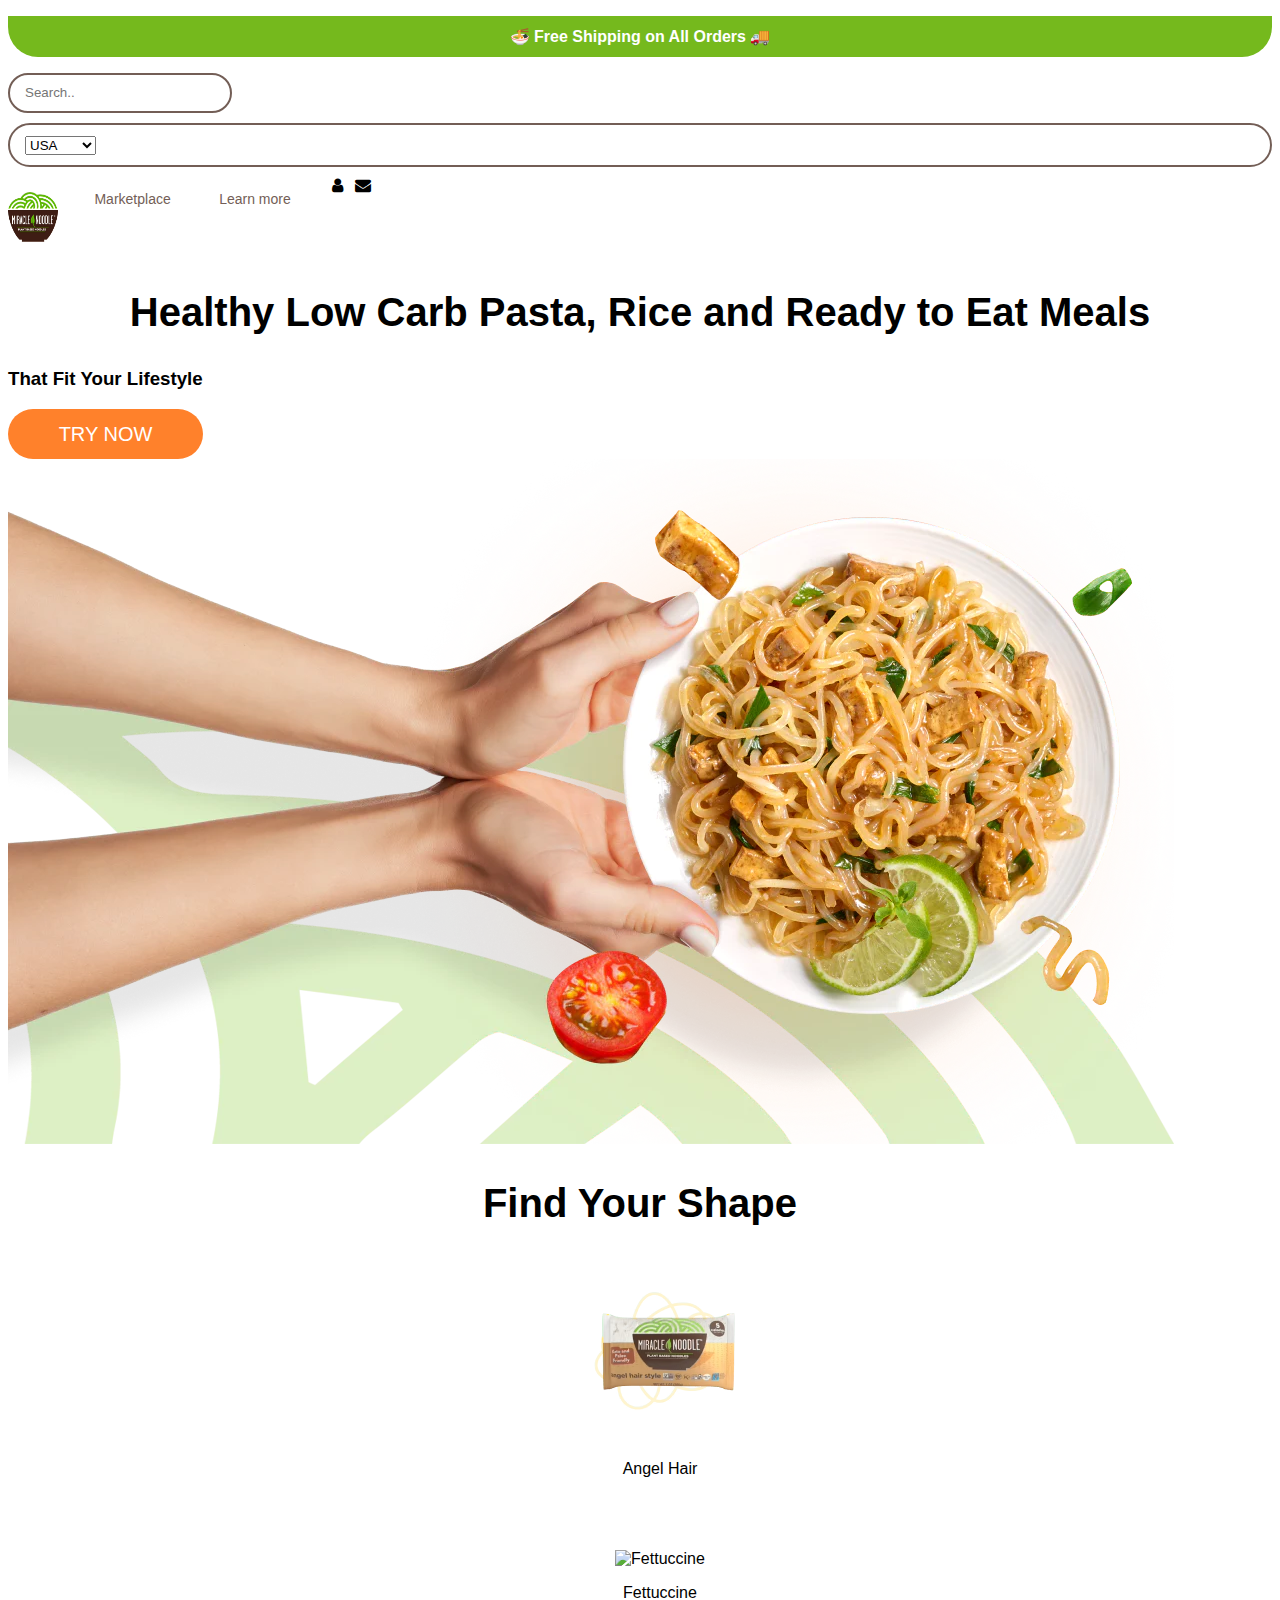
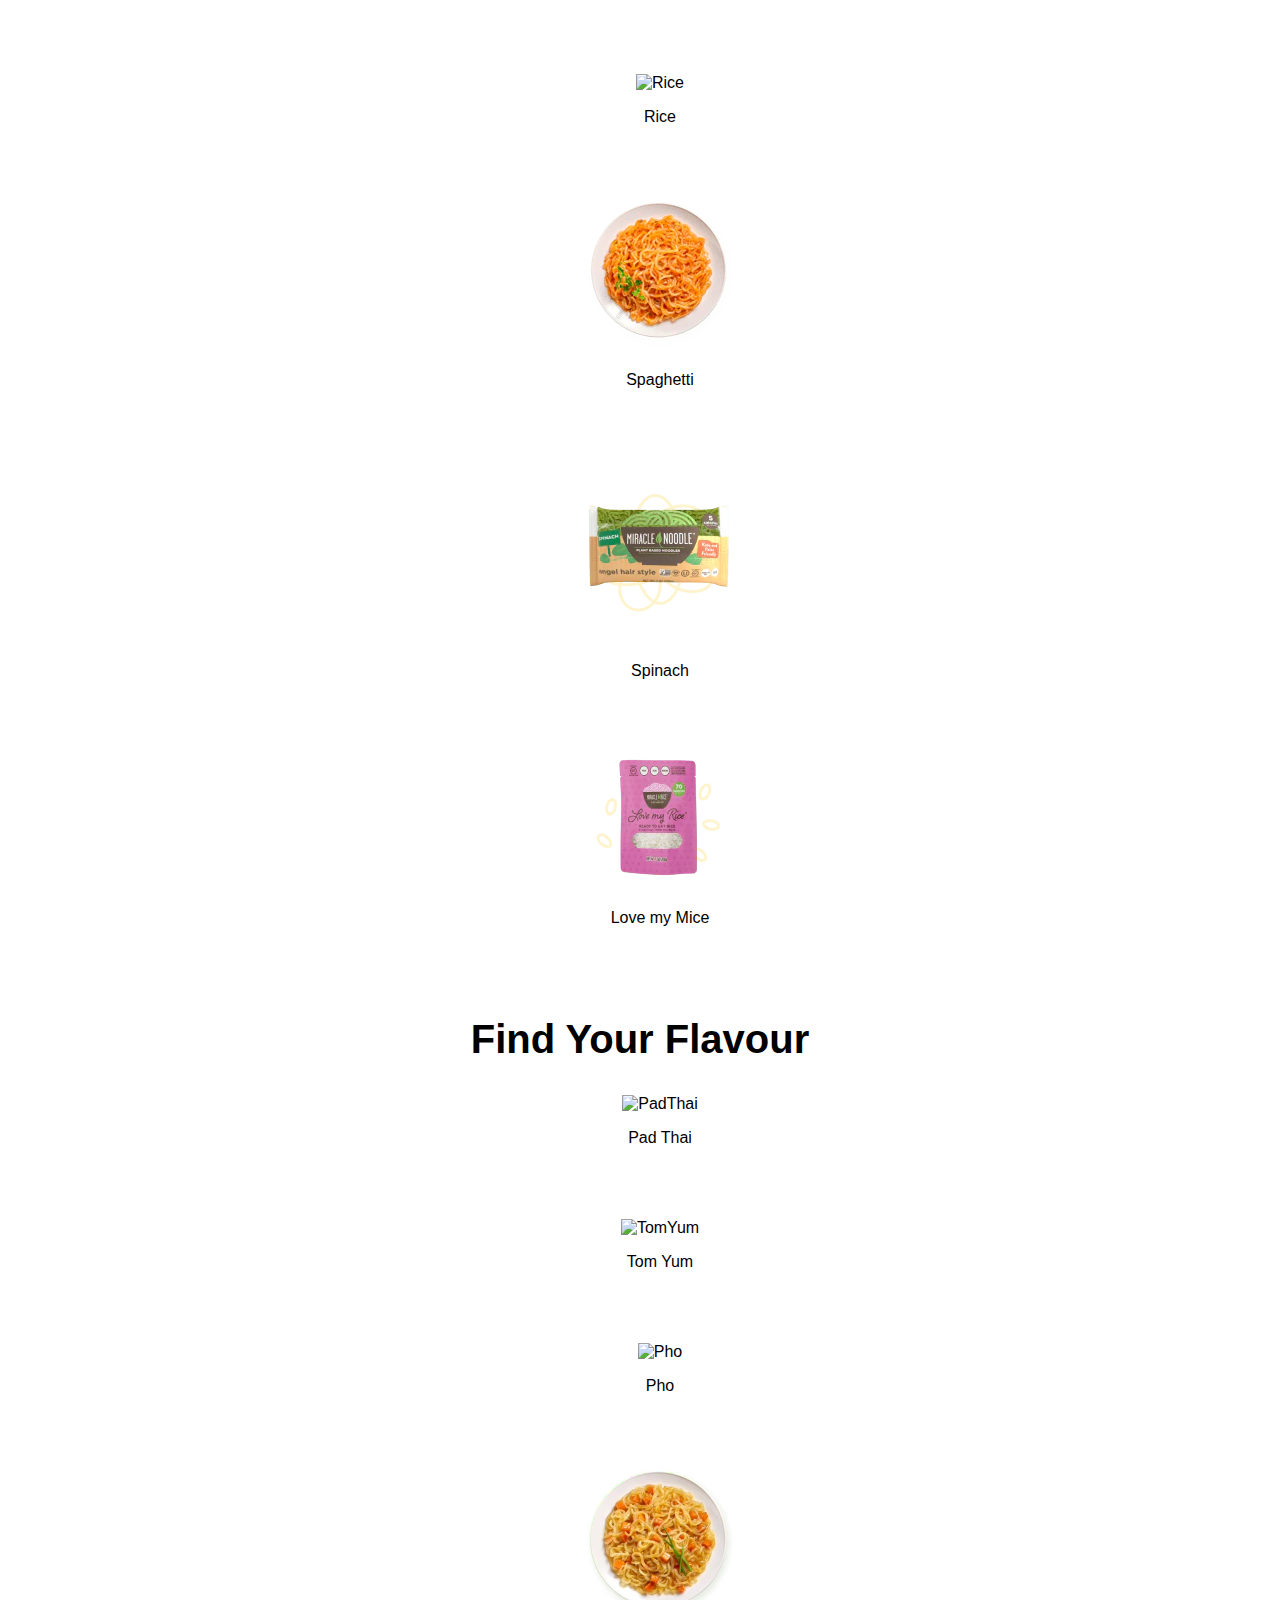
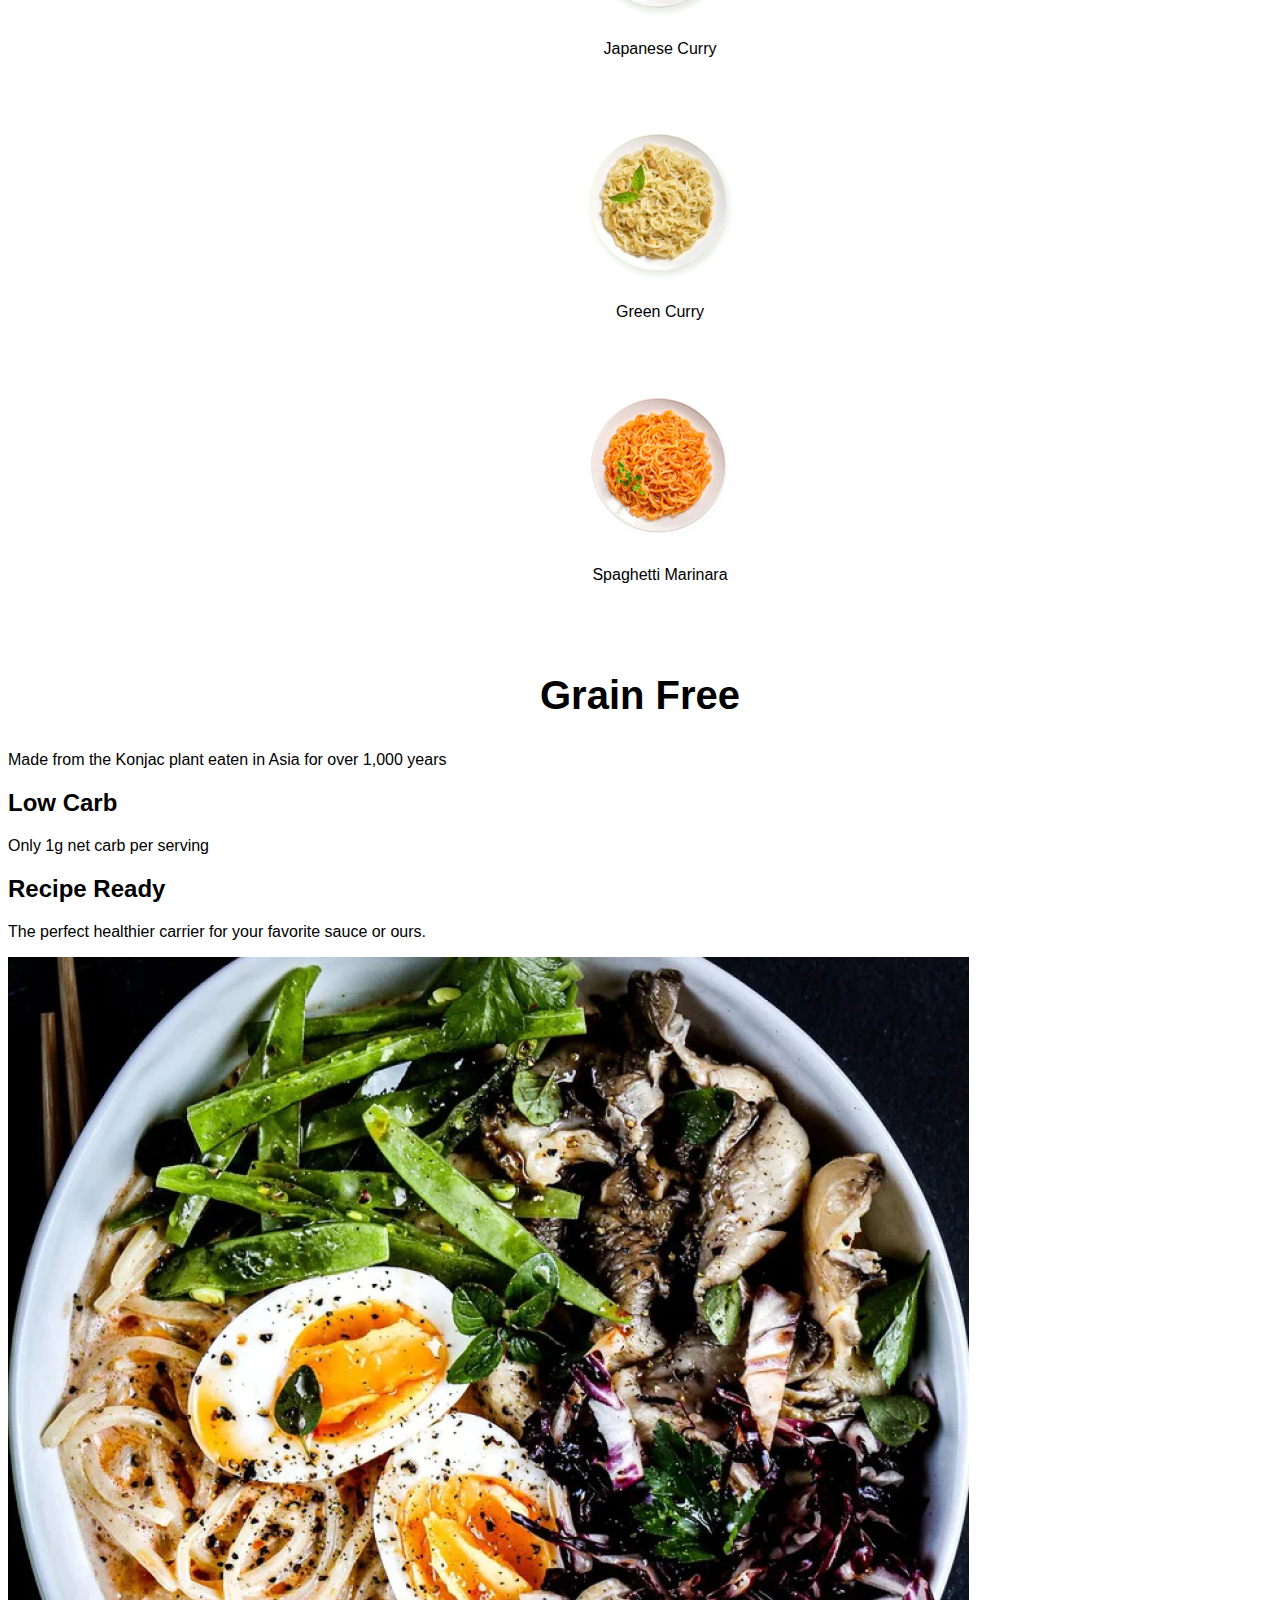
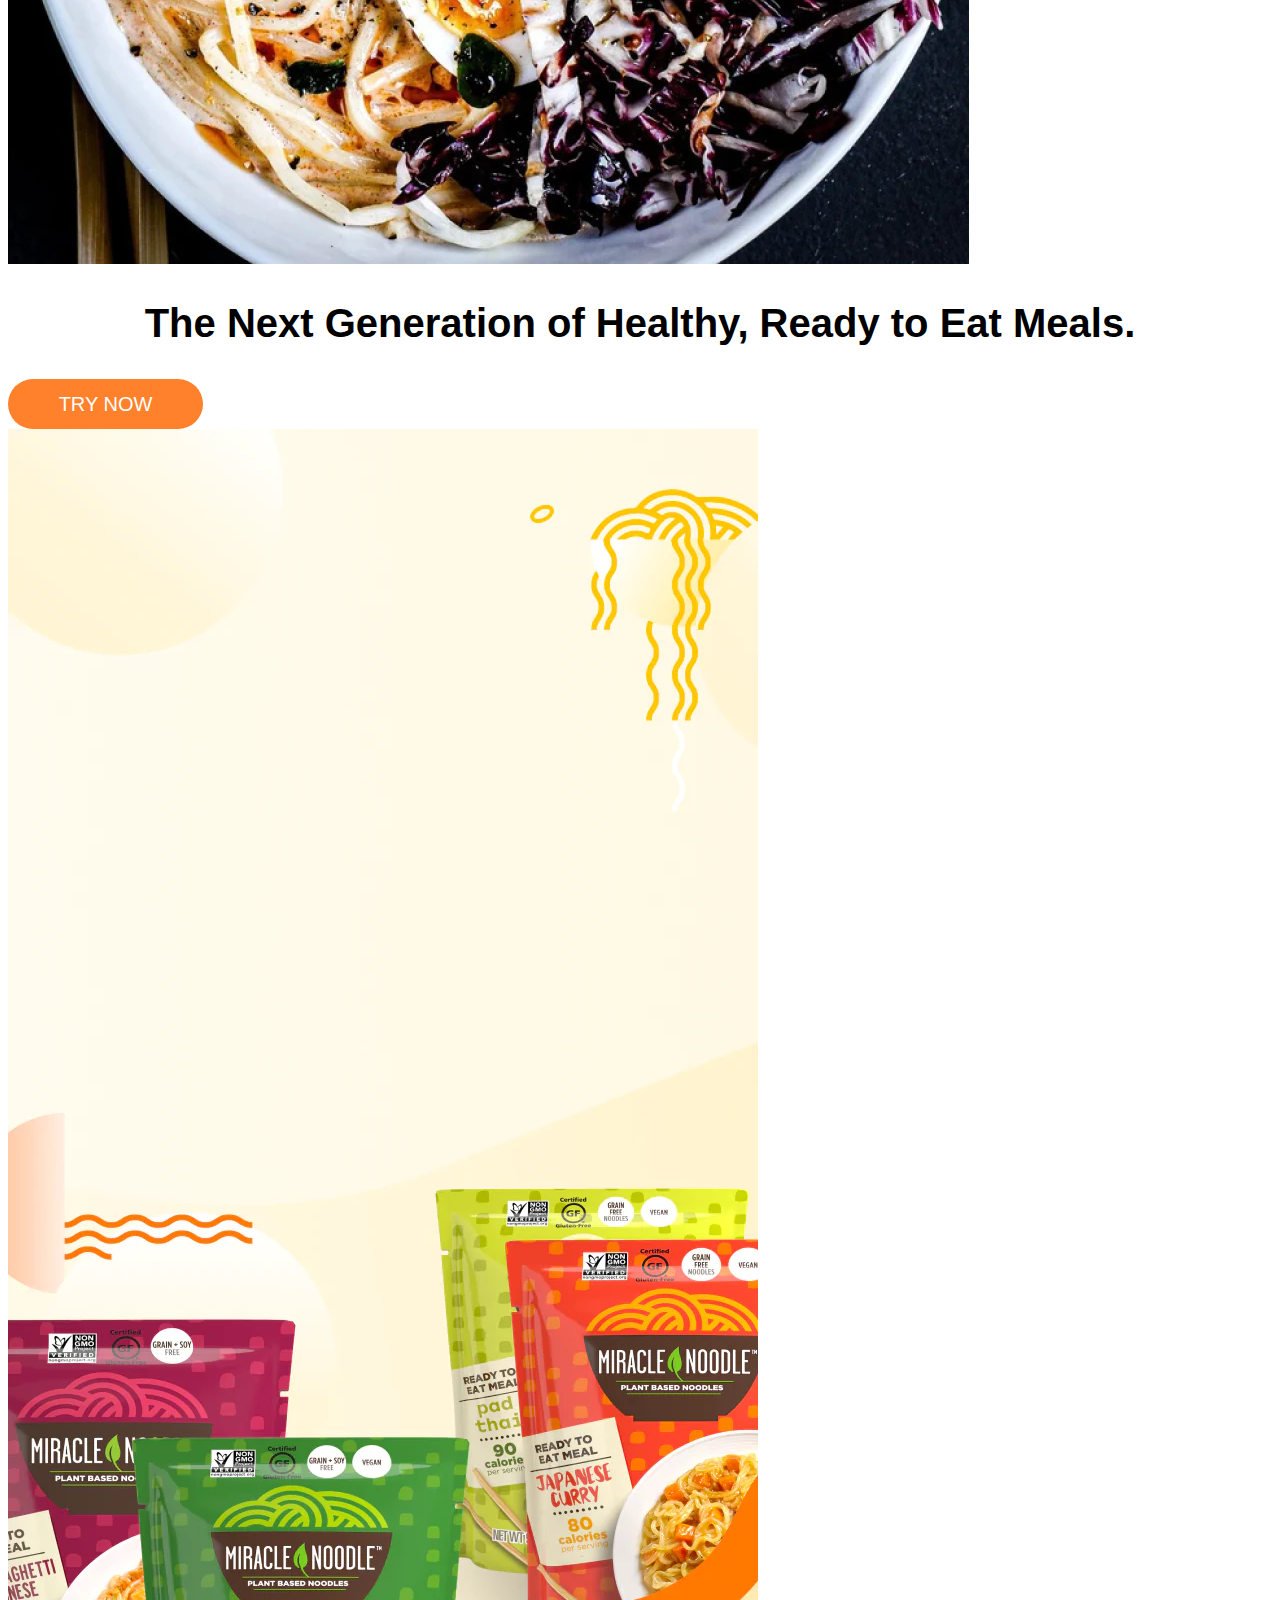
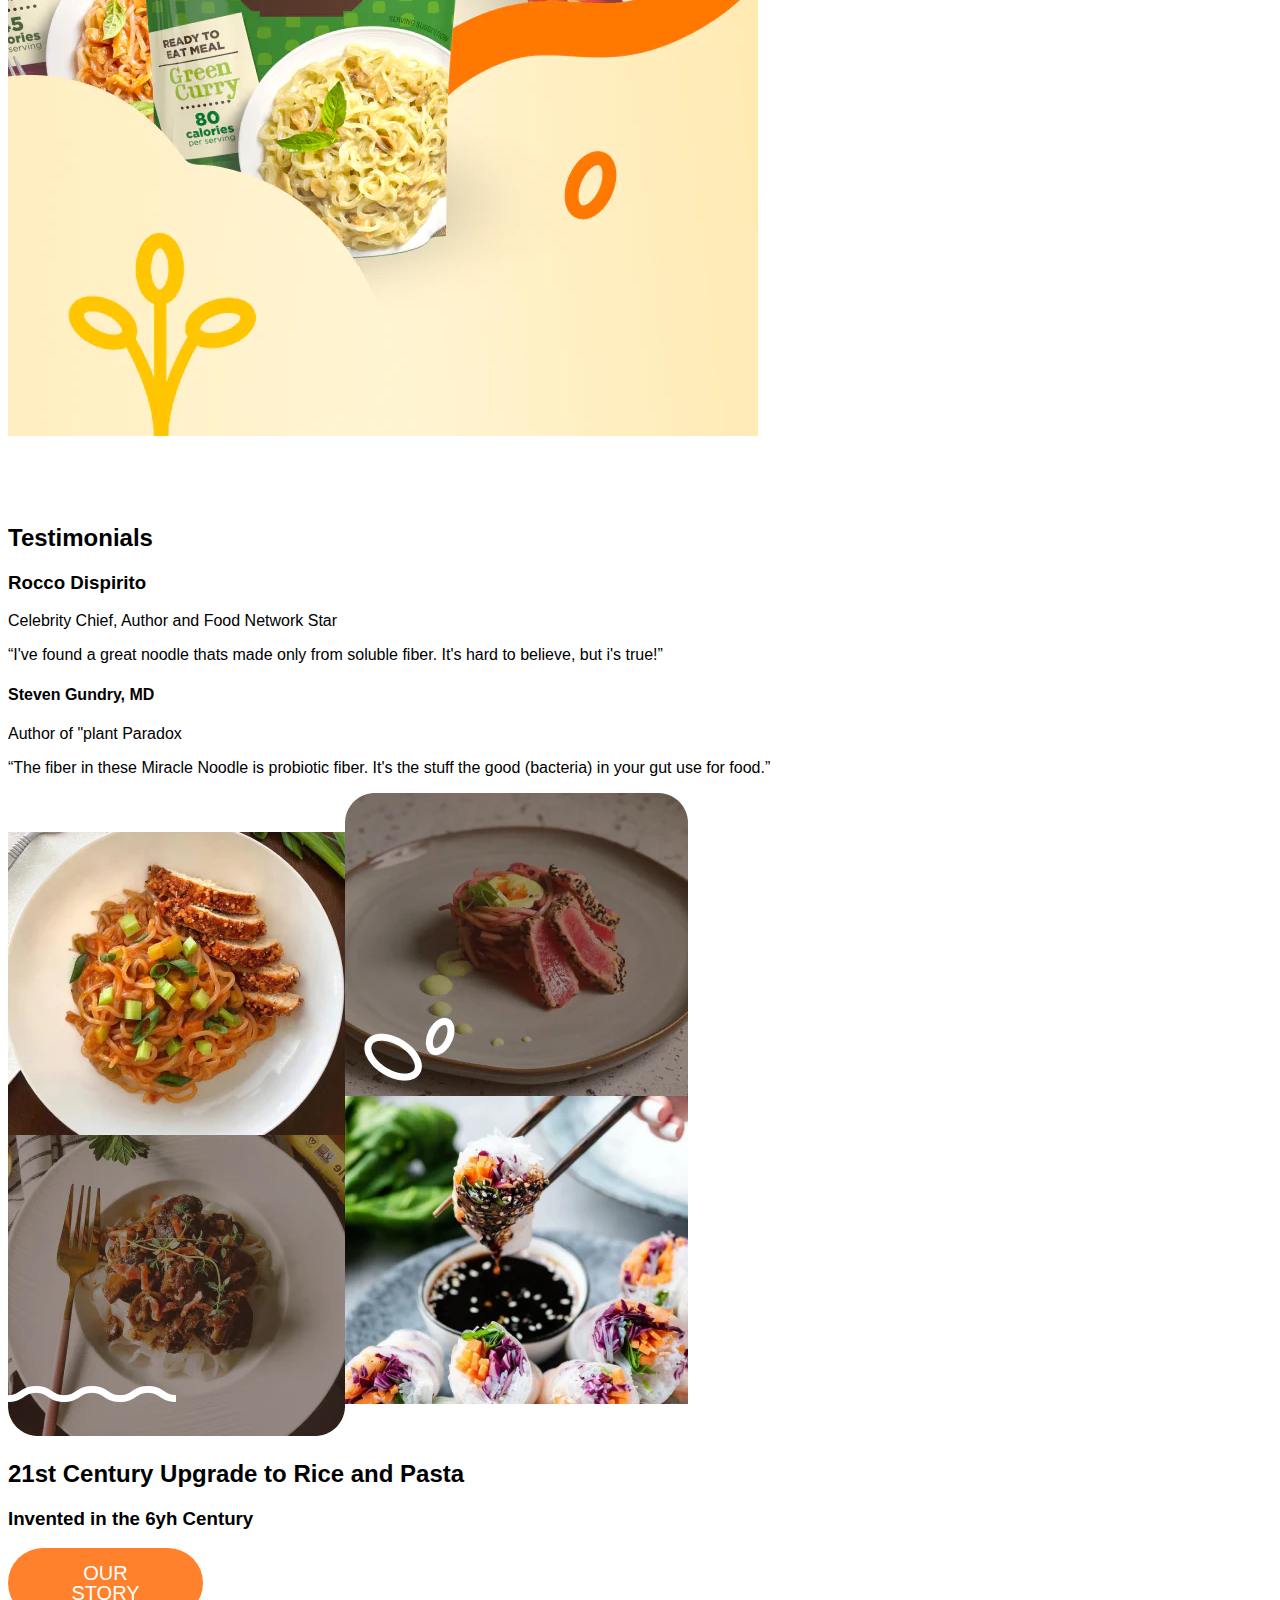
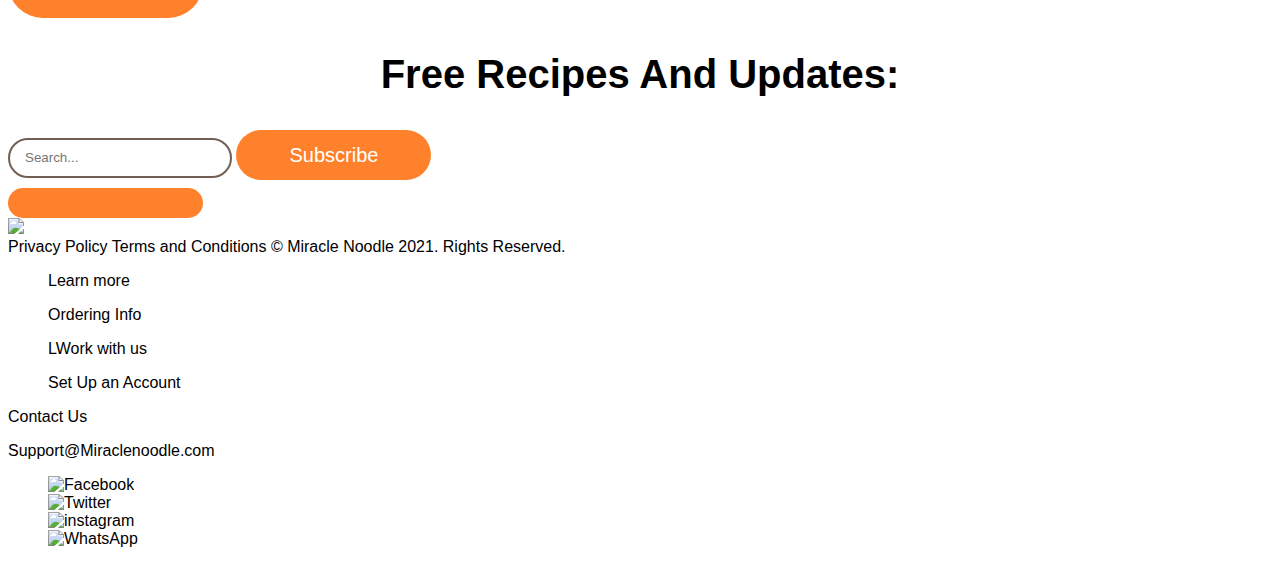
==== commit 2922fb5c: "Add files via upload" ====
--- a/index.html
+++ b/index.html
@@ -19,18 +19,19 @@
 			
 			<p>🍜 Free Shipping on All Orders 🚚</p>
 		    
+		<section>
 			<input type="text" placeholder="Search.." aria-label="Search">
 		
 		<form action="TaalSelecteren">
 			<select name="talen">
-			    <fieldset>
 			        <option value="usa">USA</option>
 			        <option value="uk">UK</option>
 			        <option value="canada">Canada</option>
 			        <option value="italy">Italy</option>
 			        <option value="Sweden">Sweden</option>
-			    </fieldset>
 			</select>
+			</form>
+		</section>
 
 			  <nav>
 				<img class="logo" src="images/logo1.avif" alt="logo foto">
--- a/styles/style.css
+++ b/styles/style.css
@@ -5,10 +5,17 @@
   box-sizing:border-box;  
 }
 
-body {font-family: Arial, Helvetica, sans-serif;}
+body {
+    font-family: Arial, Helvetica, sans-serif;}
 
 button, summary {
 	cursor: pointer;
+    line-height: 1.5;
+    padding: 15px 40px;
+    font-size: 20px;
+    line-height: 20px;
+    width: 195px;
+    text-align: center;
 }
 
 
@@ -24,9 +31,20 @@
     --color-text-rgb: 115, 94, 86;
     --color-body-text: #735e56;
 
-}
-
-h2{
+    --font-style-body: normal;
+    --font-weight-body: 400;
+    --font-size-header: 26;
+    --font-size-base: 15;
+    --font-h1-desktop: 35;
+    --font-h1-mobile: 32;
+    --font-h2-desktop: 20;
+    --font-h2-mobile: 18;
+    --font-h3-mobile: 20;
+}
+
+
+
+h2:first-child{
     font-size: 40px;
     text-align: center;
 }
@@ -35,6 +53,45 @@
     list-style: none;
 }
 
+img{
+    max-width: 100%;
+}
+
+/*vvvvvvvvvvvvvvvvvvv "try now" knop vvvvvvvvvvvvvvvvvvvvvvvvvv */
+button{
+    color: #fff;
+    background: rgba(255,129,43,1);
+    border-radius: 100px;
+    border: none;
+}
+/*^^^^^^^^^^^^^^^^^^^^ "try now" knop ^^^^^^^^^^^^^^^^^^^^^^^ */
+
+
+
+/*vvvvvvvvvvvvvvvvvvv "find your" secties vvvvvvvvvvvvvvvvvvvvvvvvvv */
+section ul{
+    display: flex;
+    text-align: center;
+    padding-bottom: 40px;
+    flex-wrap: wrap;
+    flex-direction: column;
+    justify-content: space-around ;
+    flex: 1;
+    
+}
+
+ul>li{
+    flex: auto ;
+    flex-grow: 1;
+    order: 3;
+}
+
+/*^^^^^^^^^^^^^^^^^^^^ find your" secties ^^^^^^^^^^^^^^^^^^^^^^^ */
+
+
+
+
+
 
 
 
@@ -42,9 +99,41 @@
 /**********************************************vvvv mijn code vvvv************************************************/
 
 
+
+
 /************^*******/
 /*VVVV HEADER VVVV */
 /********************/
+
+/*vvvvvvvvvvvvvvvvvvv De aankondiging vvvvvvvvvvvvvvvvvvvvvvvvvv */
+header p {
+    font-weight: bolder;
+    color: #ffffff;
+    background-color: #75b91d;
+    width: 100%;
+    border-radius: 0 0 30px 30px;
+    text-align: center;
+    padding: 11px 22px;
+    display: block;
+}
+/*^^^^^^^^^^^^^^^^^^^^ De aankondiging ^^^^^^^^^^^^^^^^^^^^^^^ */
+
+
+
+
+/*vvvvvvvvvvvvvvvvvvv De "talen"knop + zoekbalk" vvvvvvvvvvvvvvvvvvvvvvvvvv */
+form, input{
+    border-radius:30px;
+    border: 2px solid #735E56;
+    padding: 8px 28px 8px 15px;
+    line-height: 1.5;
+    margin-bottom: 10px;
+}
+/*^^^^^^^^^^^^^^^^^^^^ De "talen"knop + zoekbalk" ^^^^^^^^^^^^^^^^^^^^^^^ */
+
+
+
+
 
 /*vvvvvvvvvvvvvvvvvvvvvvvvvvvvvvvv Nav bar vvvvvvvvvvvvvvvvvvvvvvvvvvv */
 .logo{
@@ -59,7 +148,6 @@
 nav{
     list-style: none;
     width: 100%;
-    display: flex;
     background-color: #ffffff;
     position: sticky;
 }
@@ -88,141 +176,64 @@
 /*^^^^^^^^^^^^^^^^^^^^^^^^ Nav bar ^^^^^^^^^^^^^^^^^^^^^^^^^^^^^^^^^^ */
 
 
-header p {
-font-size: 16px;
-color: #735e56;
-}
-
-
-/*vvvvvvvvvvvvvvvvvvv De aankondiging vvvvvvvvvvvvvvvvvvvvvvvvvv */
-header+p{
-    font-weight: bolder;
+/************^*******/
+/*^^^^ HEADER ^^^^ */
+/********************/
+
+
+
+
+
+
+
+/************^*******/
+/*vvv section 1 vvv */
+/********************/
+
+
+/************^*******/
+/*^^^^ section 1 ^^^^ */
+/********************/
+
+
+
+
+
+
+
+
+
+/************^*******/
+/*vvv section 2 vvv */
+/********************/
+
+
+/************^*******/
+/*^^^^ section 2 ^^^^/
+/********************/
+
+
+
+
+/************^*******/
+/*VVVV FOOTER VVVV */
+/********************/
+
+footer ul:second-child{
+
+}
+
+aside{
+    font-size: 10px;
+    line-height: 14px;
+    margin-left: 30px;
+    padding-left: 30px;
     color: #ffffff;
-    background-color: #75b91d;
-    width: 100%;
-    border-radius: 0 0 30px 30px;
-    text-align: center;
-    padding: 11px 22px;
-    display: block;
-}
-/*^^^^^^^^^^^^^^^^^^^^ De aankondiging ^^^^^^^^^^^^^^^^^^^^^^^ */
-
-
-
-/*vvvvvvvvvvvvvvvvvvv De "talen"knop" vvvvvvvvvvvvvvvvvvvvvvvvvv */
-form{
-    border-radius:30px;
-    border: 2px
-    padding: 8px 28px 8px 15px;
-    font-size: 16px;
-}
-/*^^^^^^^^^^^^^^^^^^^^ De "talen"knop" ^^^^^^^^^^^^^^^^^^^^^^^ */
-
-
-
-/*vvvvvvvvvvvvvvvvvvv "try now" knop vvvvvvvvvvvvvvvvvvvvvvvvvv */
-button{
-    padding: 15px 40px;
-    font-size: 20px;
-    line-height: 20px;
-    letter-spacing: .03em;
-    width: 195px;
-    text-align: center;
-    color: #fff;
-    background: rgba(255,129,43,1);
-    border-radius: 100px;
-}
-/*^^^^^^^^^^^^^^^^^^^^ "try now" knop ^^^^^^^^^^^^^^^^^^^^^^^ */
-	  
-/************^*******/
-/*^^^^ HEADER ^^^^ */
-/********************/
-
-
-
-
-
-
-
-
-
-
-
-/************^*******/
-/*VVVV FOOTER VVVV */
-/********************/
-
-aside{
-    margin-left: 30px;
-    font-size: 10px;
-    color: #ffffff;
-
-}
-
+}
+
+footer{
+background-color: #391f15;
+}
 /************^*******/
 /*^^^^ FOOTER ^^^^ */
 /********************/
-
-
-
-
-
-
-
-
-
-
-/************^*******/
-/*vvv section 1 vvv */
-/********************/
-
-header~section{
-    width: 58%;
-    padding: 10% 20px 10% 0;
-    display: block;
-
-}
-
-/*vvvvvvvvvvvvvvvvvvv  1e achtergrong img noodles  vvvvvvvvvvvvvvvvvvvvvvvvvv */
-section+img{
-    width: 42%;
-    size: cover;
-    position: right bottom;
-}
-/*^^^^^^^^^^^^^^^^^^^^ 1e achtergrong img noodles ^^^^^^^^^^^^^^^^^^^^^^^ */
-
-
-/************^*******/
-/*^^^^ section 1 ^^^^ */
-/********************/
-
-
-
-
-
-
-
-
-
-/************^*******/
-/*vvv section 2 vvv */
-/********************/
-
-ul{
-    text-align: center;
-    padding-bottom: 40px;
-    display: block;
-    align-items: center;
-}
-
-ul>img{
-    width: auto;
-    height: 138px;
-    object-fit: contain;
-    max-width: 100%;
-    border: 0;
-}
-
-/************^*******/
-/*^^^^ section 2 ^^^^/
-/********************/
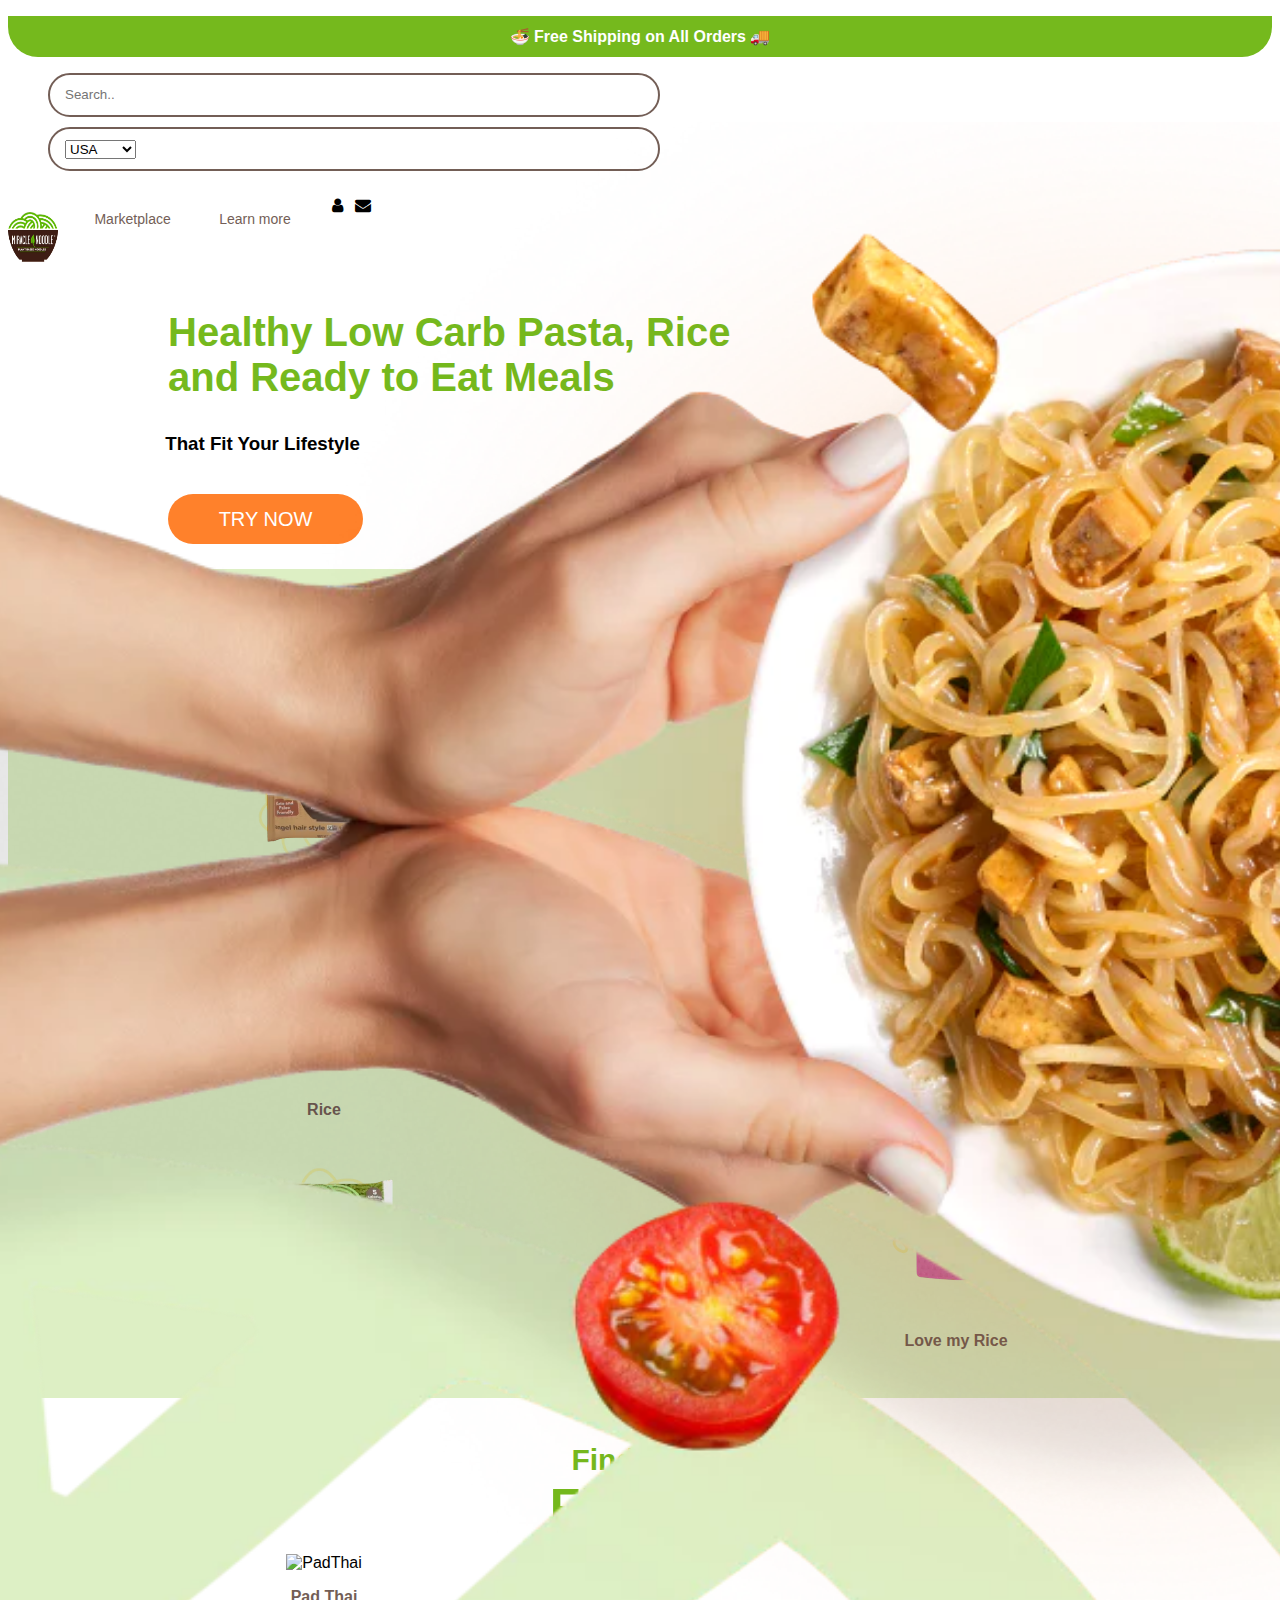
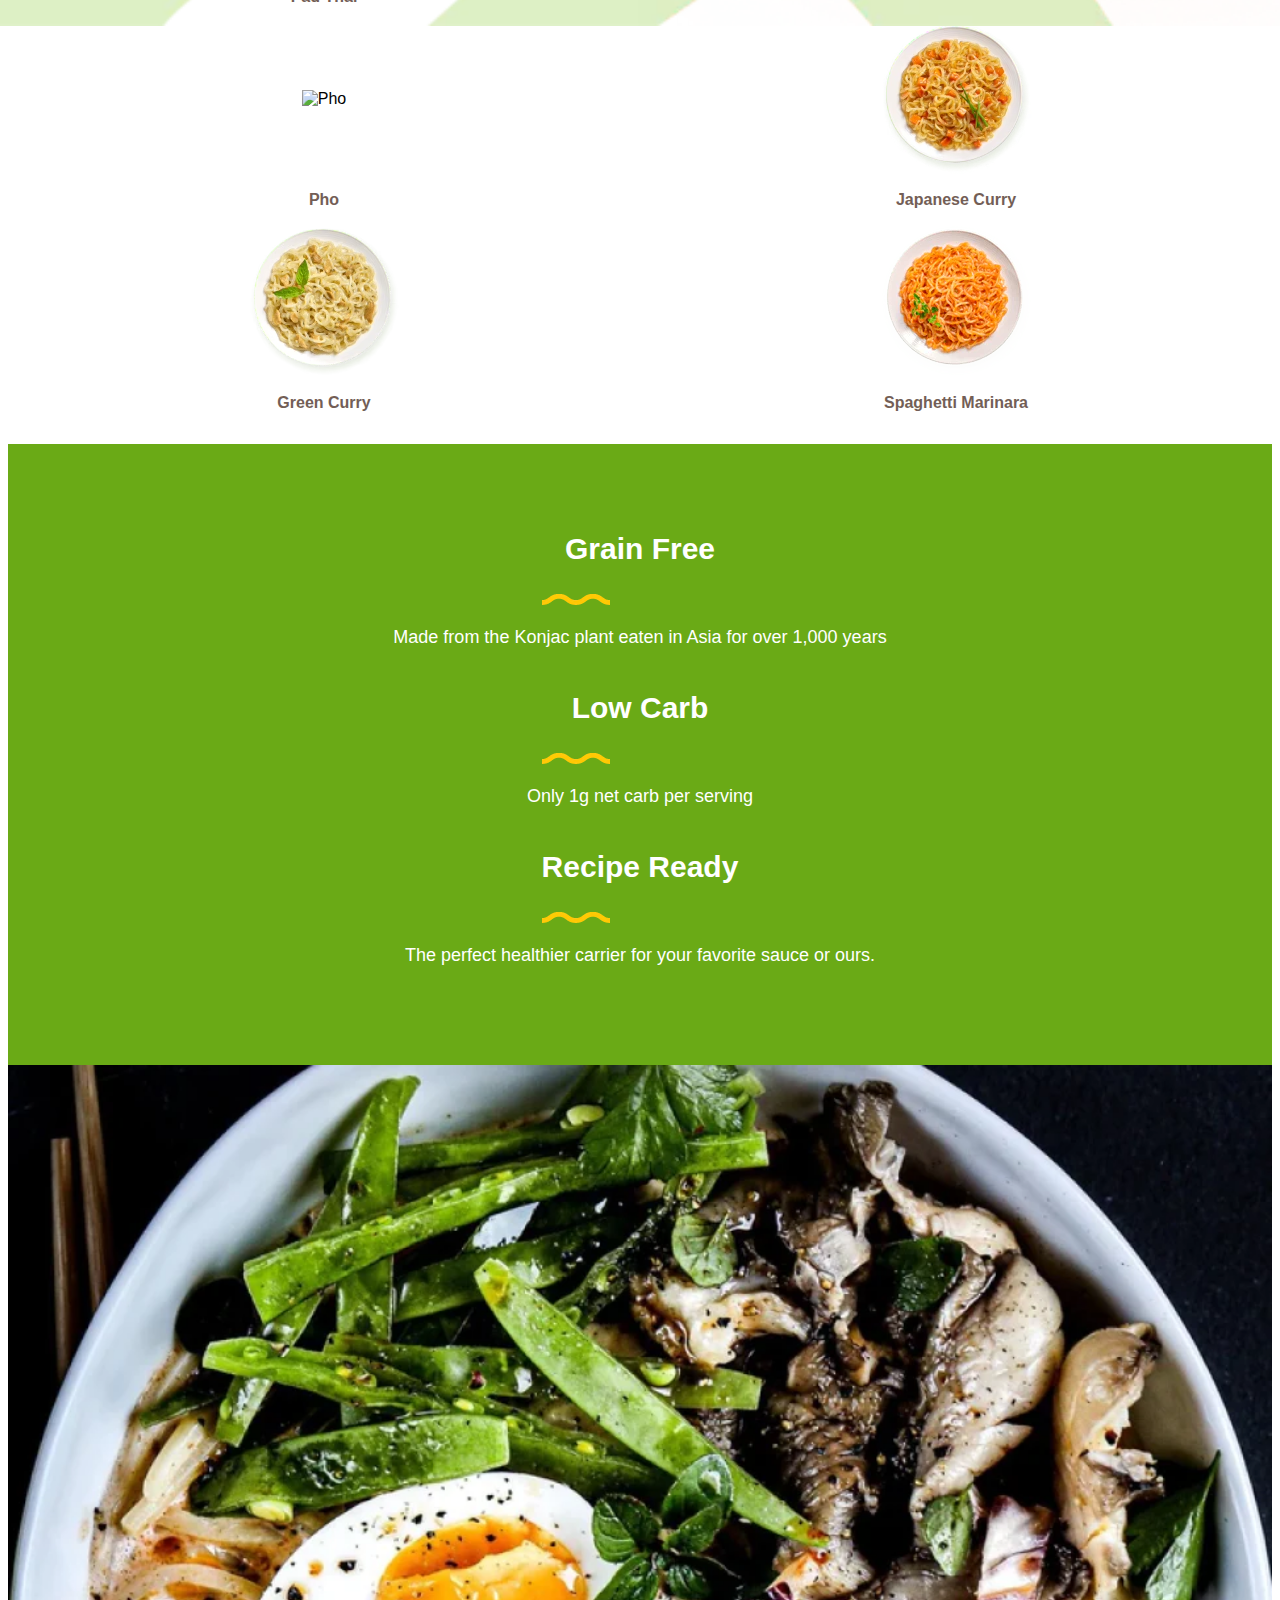
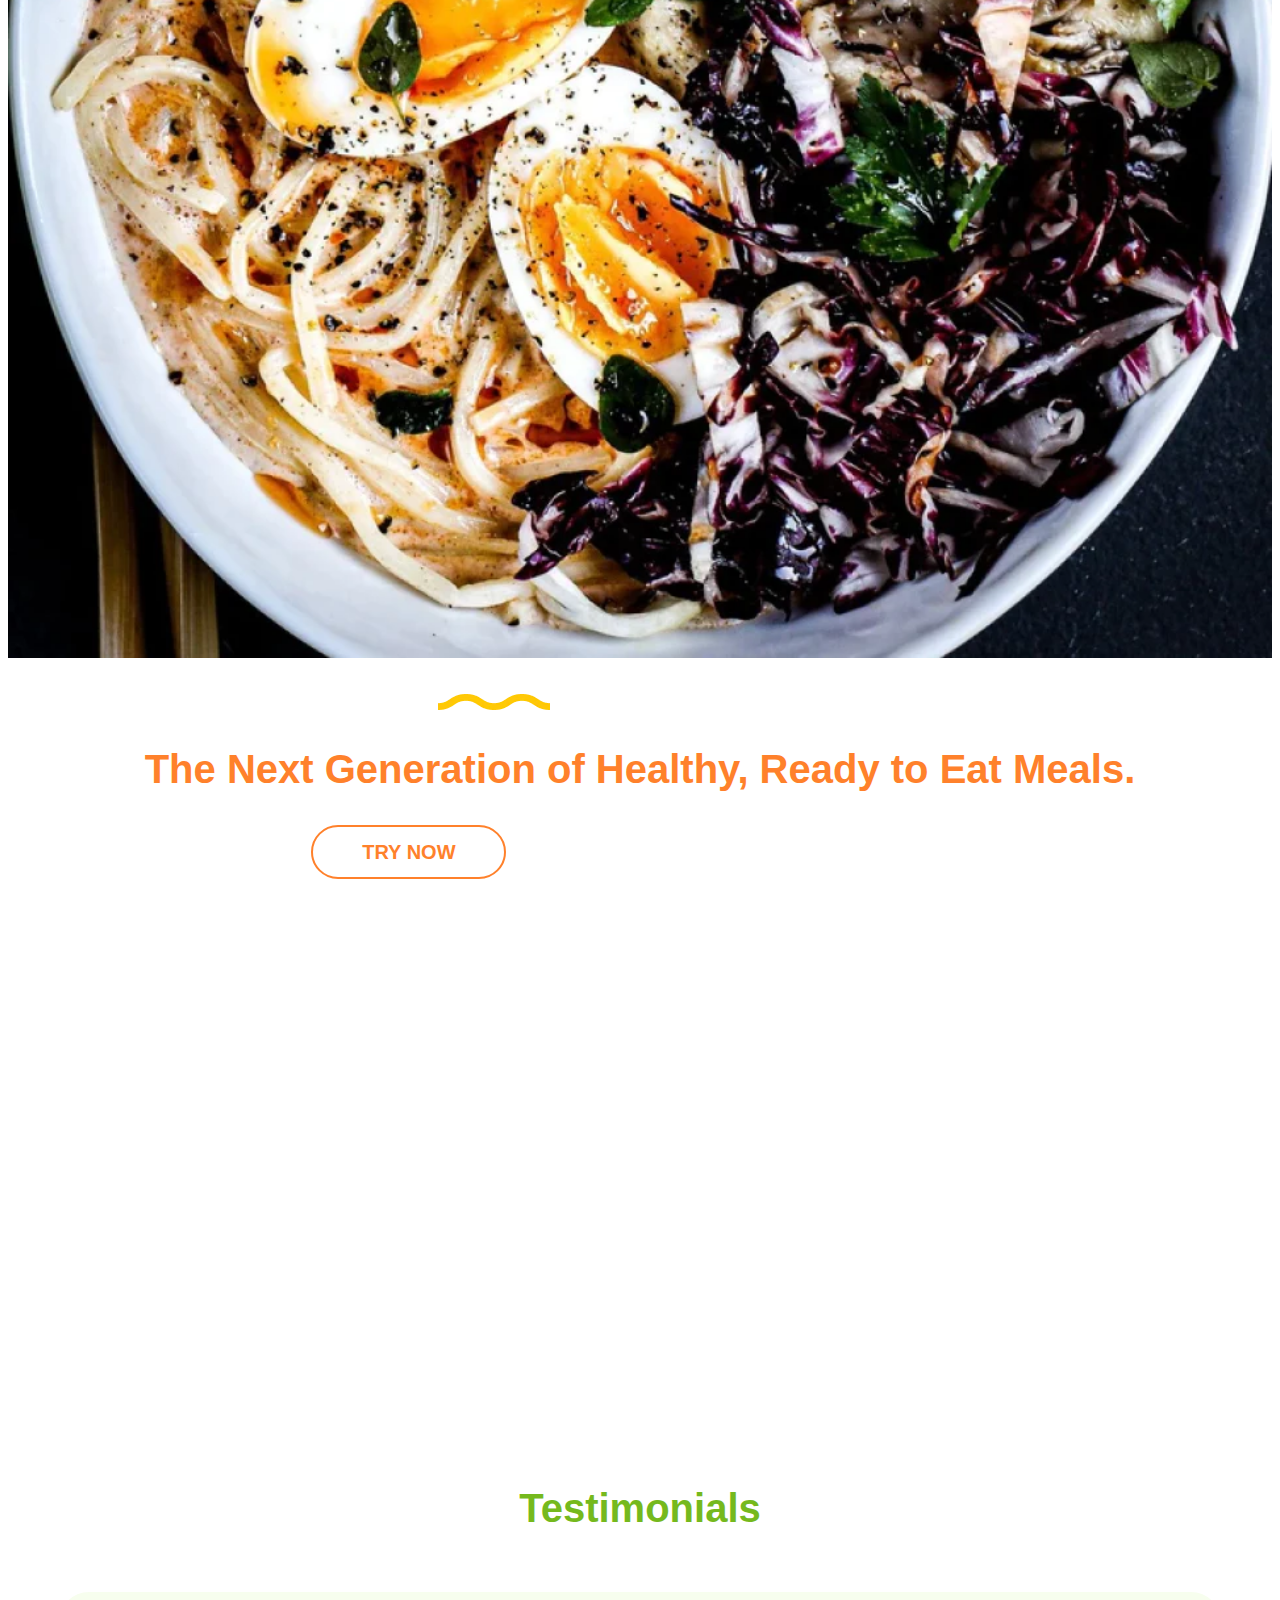
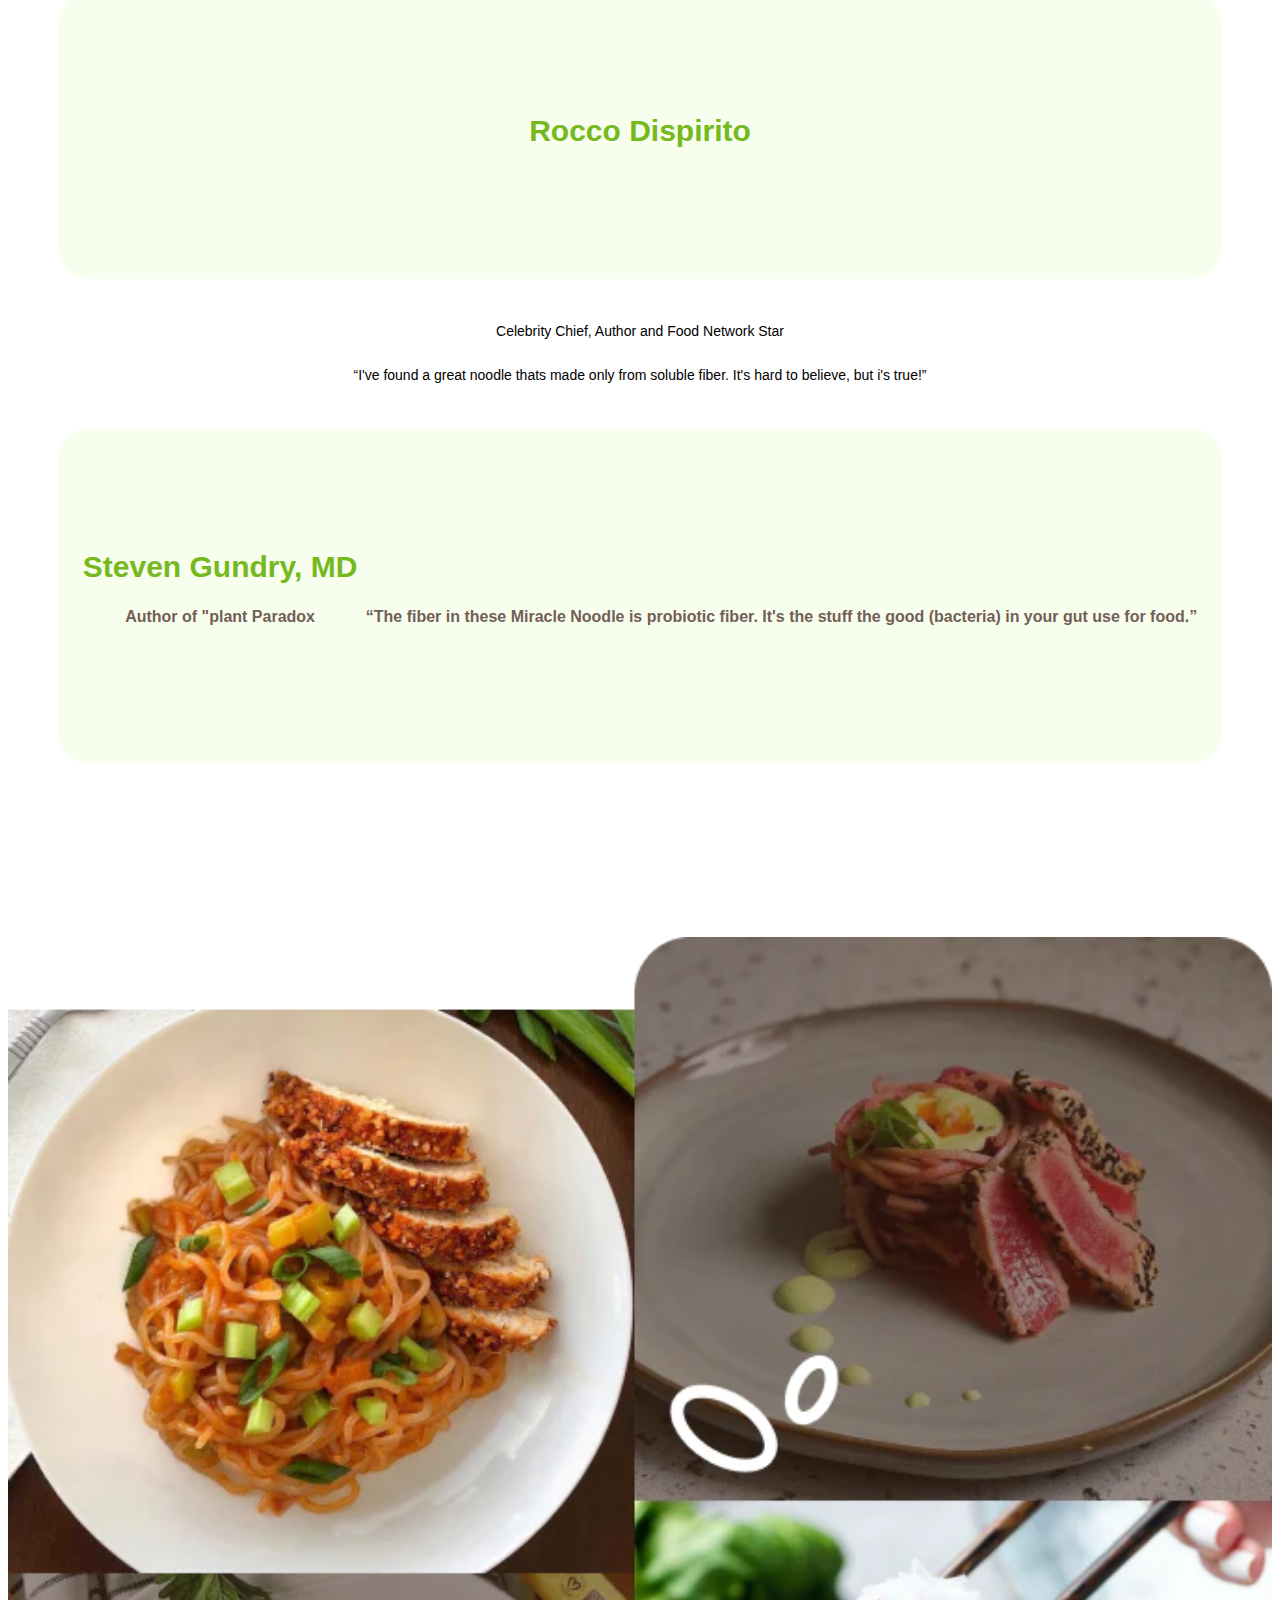
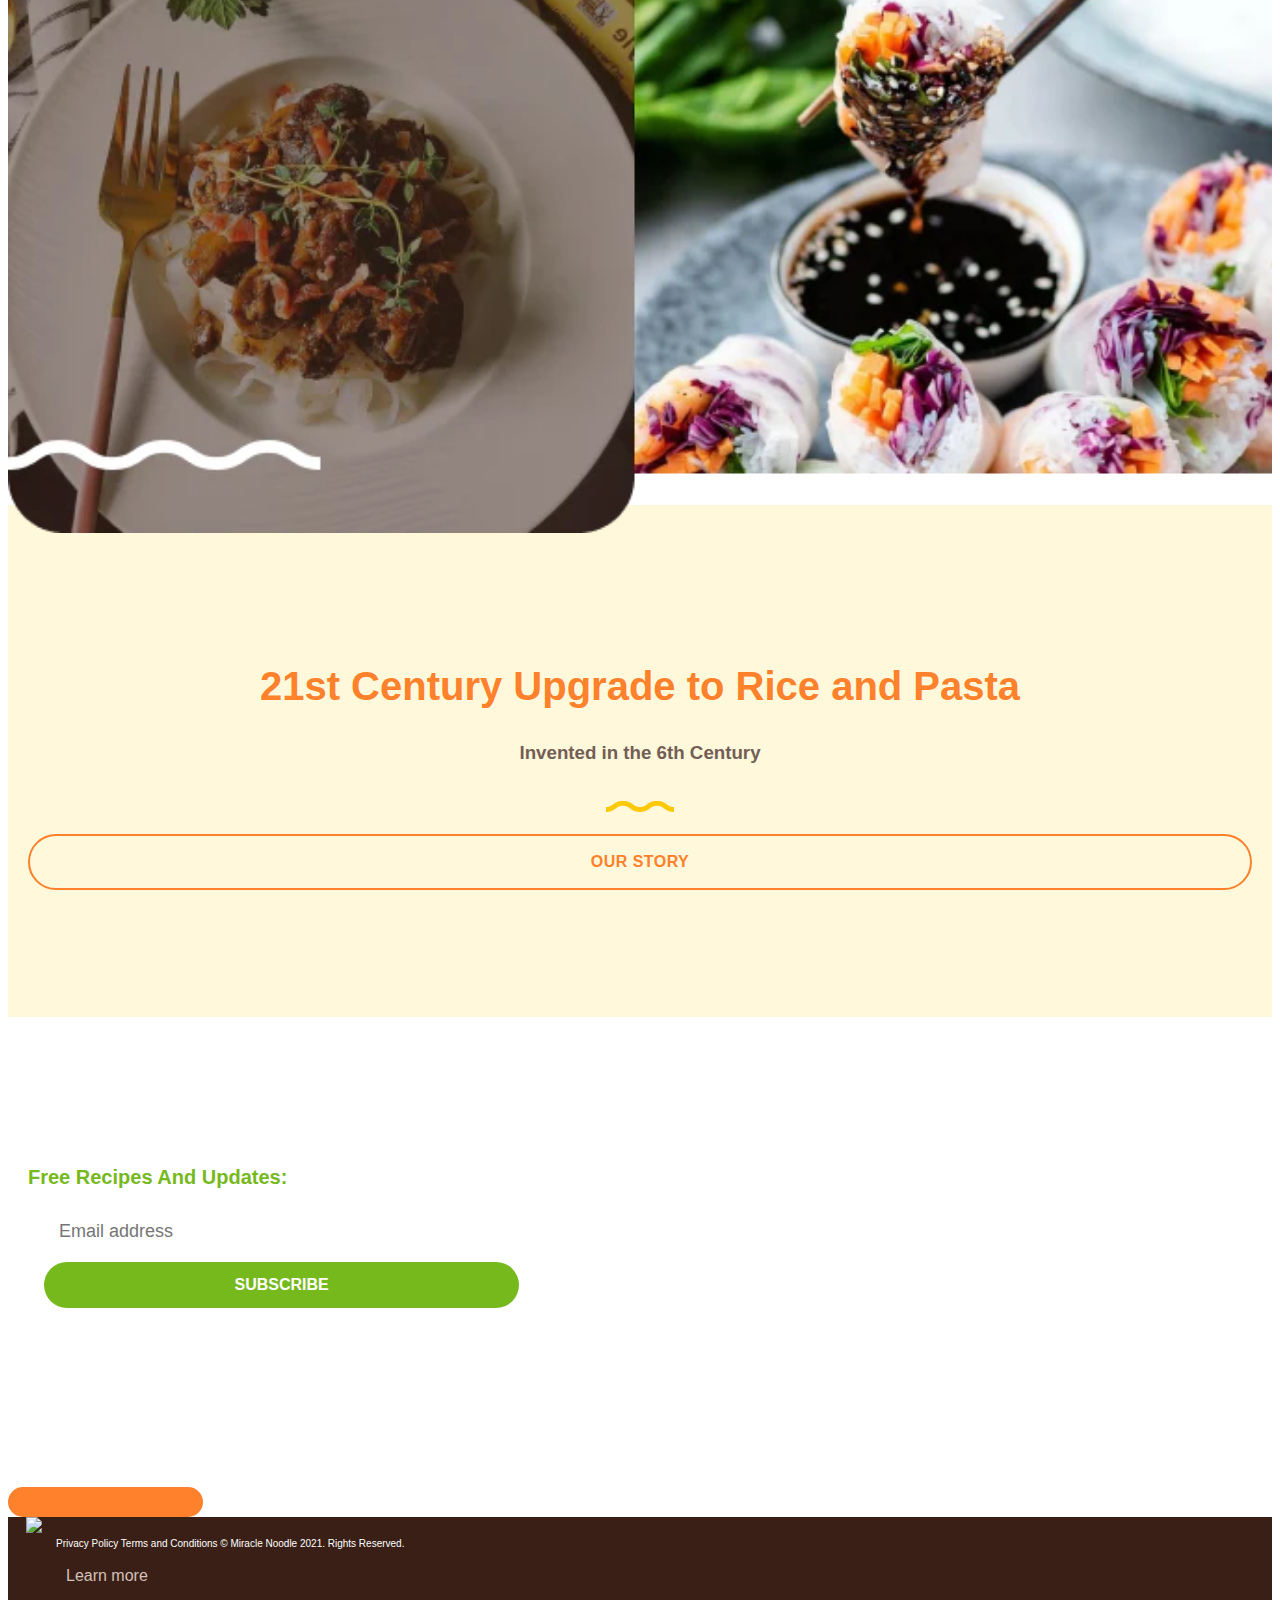
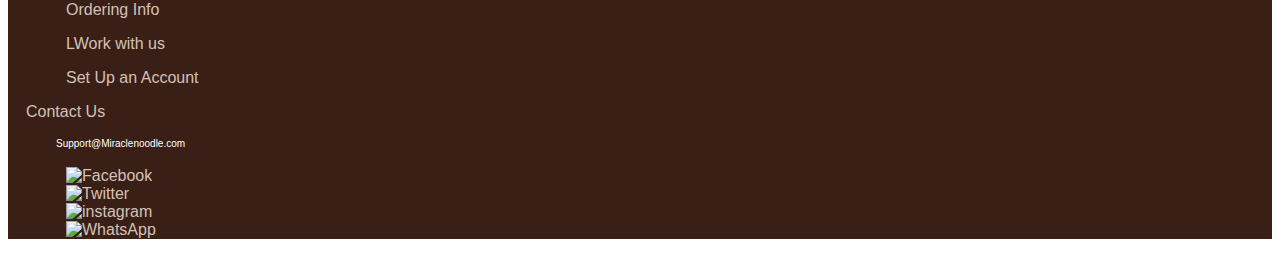
==== commit 4ef4ae79: "Add files via upload" ====
--- a/index.html
+++ b/index.html
@@ -1,5 +1,5 @@
 <!doctype html>
-<html lang="eng">
+<html lang="en">
 	
 <head>
 	<meta charset="UTF-8">
@@ -19,8 +19,8 @@
 			
 			<p>🍜 Free Shipping on All Orders 🚚</p>
 		    
-		<section>
-			<input type="text" placeholder="Search.." aria-label="Search">
+	    <ul>
+			<li><input type="text" placeholder="Search.." aria-label="Search">
 		
 		<form action="TaalSelecteren">
 			<select name="talen">
@@ -31,15 +31,16 @@
 			        <option value="Sweden">Sweden</option>
 			</select>
 			</form>
-		</section>
+		</li>
+		</ul>
 
 			  <nav>
-				<img class="logo" src="images/logo1.avif" alt="logo foto">
+				<img src="images/logo1.avif" alt="logo foto">
                 <a href="#">Marketplace</a>
                 <a href="about.html">Learn more</a>
                 <i class="fa fa-fw fa-user"></i>
 				<i class="fa fa-fw fa-envelope"></i>
-				<! ----^^^^^^ Class is gelinkt aan de icons via internet ^^^^^^ ---- >
+				<!----^^^^^^ Class is gelinkt aan de icons via internet ^^^^^^ ---->
 			  </nav>  
 	    </header>
 		
@@ -47,75 +48,82 @@
 	<h2>Healthy Low Carb Pasta, Rice and Ready to Eat Meals</h2>
 	<h3>That Fit Your Lifestyle</h3>
 	<button>TRY NOW</button>
-</section>
-
-<section>
 	<img src="images/1achtergrondfoto.webp" alt="achtergrond foto1">
 </section>
 
 <section>
-	<h2>Find Your Shape</h2>
-
+	<h2>Find Your</h2>
+	<h3>Shape</h3>
 	<ul>
-		<li><img src="images/Angel-hair.avif" alt="AngelHair"></li>
-		<li><p>Angel Hair</p></li>
+		<li>
+			<p>Angel Hair</p>
+			<img src="images/Angel-hair.avif" alt="AngelHair">
+		</li>
+		<li>
+			<p>Fettuccine</p>
+			<img src="https://cdn.shopify.com/s/files/1/1099/9762/t/93/assets/Fettuccine.png?v=109792473102200160791650891761" alt="Fettuccine">
+		</li>
+		<li>
+			<p>Rice</p>
+			<img src="https://cdn.shopify.com/s/files/1/1099/9762/t/93/assets/Rise.png?v=77638098210433273171650891406" alt="Rice">
+	   </li>
+		<li>
+			<p>Spaghetti</p>
+			<img src="images/Spaghetti.webp" alt="Spagehetti">
+		</li>
+
+		<li>
+			<p>Spinach</p>
+			<img src="images/Spinach.webp" alt="RETAfbeelding">
+		</li>
+	
+		<li>
+			<p>Love my Rice</p>
+			<img src="images/LOve-my-rise.webp" alt="PalmAfbeelding">
+		</li>
 	</ul>
+</section>
+
+<section>
+	<h2>Find Your</h2>
+	<h3>Flavour</h3>
 	<ul>
-		<li><img src="https://cdn.shopify.com/s/files/1/1099/9762/t/93/assets/Fettuccine.png?v=109792473102200160791650891761" alt="Fettuccine"></li>
-		<li><p>Fettuccine</p></li>
+		<li>
+			<p>Pad Thai</p>
+			<img src="https://cdn.shopify.com/s/files/1/1099/9762/t/93/assets/Pad-Thai.png?v=83577042059767578601650887596" alt="PadThai">
+		</li>
+		<li>
+			<p>Tom Yum</p>
+			<img src="https://cdn.shopify.com/s/files/1/1099/9762/t/93/assets/Tom-yum.png?v=166482558184664215131650887603" alt="TomYum">
+		</li>
+		<li>
+			<p>Pho</p>
+			<img src="https://cdn.shopify.com/s/files/1/1099/9762/t/93/assets/Pho.png?v=68859815522511658931650887597" alt="Pho">
+		</li>
+		<li>
+			<p>Japanese Curry</p>
+			<img src="images/Japanese_Curry.avif" alt="JapaneseCurry">
+		</li>
+		<li>
+			<p>Green Curry</p>
+			<img src="images/Green-curry.avif" alt="KetoTeriyaki">
+		</li> 
+		<li>
+			<p>Spaghetti Marinara</p>
+			<img src="images/Spaghetti-Marinara.webp" alt="KetoThaiPeanut">
+		</li>
 	</ul>
-	<ul>
-		<li><img src="https://cdn.shopify.com/s/files/1/1099/9762/t/93/assets/Rise.png?v=77638098210433273171650891406" alt="Rice"></li>
-		<li><p>Rice</p></li>
-	</ul>
-	<ul>
-		<li><img src="images/Spaghetti-Marinara.webp" alt="Spagehetti"></li>
-		<li><p>Spaghetti</p></li>
-	</ul>
-	<ul>
-		<li><img src="images/Spinach.webp" alt="RETAfbeelding"></li>
-		<li><p>Spinach</p></li>
-	</ul>
-	<ul>
-		<li><img src="images/LOve-my-rise.webp" alt="PalmAfbeelding"></li>
-		<li><p>Love my Mice</p></li>
-	</ul>
-</section>
-
-<section>
-	<h2>Find Your Flavour</h2>
-	<ul>
-		<li><img src="https://cdn.shopify.com/s/files/1/1099/9762/t/93/assets/Pad-Thai.png?v=83577042059767578601650887596" alt="PadThai"></li>
-		<li><p>Pad Thai</p></li>
-	</ul>
-	<ul>
-		<li><img src="https://cdn.shopify.com/s/files/1/1099/9762/t/93/assets/Tom-yum.png?v=166482558184664215131650887603" alt="TomYum"></li>
-		<li><p>Tom Yum</p></li>
-	</ul>
-	<ul>
-		<li><img src="https://cdn.shopify.com/s/files/1/1099/9762/t/93/assets/Pho.png?v=68859815522511658931650887597" alt="Pho"></li>
-		<li><p>Pho</p></li>
-	</ul>
-	<ul>
-		<li><img src="images/Japanese_Curry.avif" alt="JapaneseCurry"></li>
-		<li><p>Japanese Curry</p></li>
-	</ul>
-	<ul>
-		<li><img src="images/Green-curry.avif" alt="KetoTeriyaki"></li>
-		<li><p>Green Curry</p></li>
-	</ul>
-	<ul>  
-		<li><img src="images/Spaghetti-Marinara.webp" alt="KetoThaiPeanut"></li>
-		<li><p>Spaghetti Marinara</p></li>
-	</ul>
 </section>
  
 <section>
 	<h2>Grain Free</h2>
+	<img src="images/wigglelijn.webp" alt="wigle">
 	<p>Made from the Konjac plant eaten in Asia for over 1,000 years</p>
 	<h2>Low Carb</h2>
+	<img src="images/wigglelijn.webp" alt="wigle">
 	<p>Only 1g net carb per serving</p>
 	<h2>Recipe Ready</h2>
+	<img src="images/wigglelijn.webp" alt="wigle">
 	<p>The perfect healthier carrier for your favorite sauce or ours.</p>
 </section>
 
@@ -124,43 +132,56 @@
 </section>
 	
 <section>
+	<img src="images/wiggle2.webp" alt="wigle">
 	<h2>The Next Generation of Healthy, Ready to Eat Meals.</h2>
 	<button>TRY NOW</button>
 </section>
-
-<img src="images/AchtergrondGroot.webp" alt="AchtegrondFoto12">
-<img src="images/WitteRibbel.webp" alt="WitteRibbel">
-
-</section>
-	<h2>Testimonials</h2>
-	<article>
-        <h3>Rocco Dispirito</h3></li>
-		<p>Celebrity Chief, Author and Food Network Star</o>
-		<p>“I've found a great noodle thats made only from soluble fiber. It's hard to believe, but i's true!”</p>
-	</article>
-	<article>
-		<h4>Steven Gundry, MD</h4>
-		<p>Author of "plant Paradox</p>
-		<p>“The fiber in these Miracle Noodle is probiotic fiber. It's the stuff the good (bacteria) in your gut use for food.”</p>
-	</article>
-<section>
-
-<section>
-	<img src="images/21st-century-bg-2.webp">
+<!----^ achtergrond foto: <img src="images/AchtergrondGroot.webp" alt="AchtegrondFoto12"> ^ ---->
+
+<section>
+    <img src="images/WitteRibbel.webp" alt="wigggle">
+</section>
+
+
+<section>
+   <h2>Testimonials</h2>
+   <ul>
+	   <li>
+           <h3>Rocco Dispirito</h3></li>
+		   <p>Celebrity Chief, Author and Food Network Star</o>
+		   <p>“I've found a great noodle thats made only from soluble fiber. It's hard to believe, but i's true!”</p>
+       </li>
+       <li>
+		   <h4>Steven Gundry, MD</h4>
+		   <p>Author of "plant Paradox</p>
+		   <p>“The fiber in these Miracle Noodle is probiotic fiber. It's the stuff the good (bacteria) in your gut use for food.”</p>
+	   </li>
+    </ul>
+</section>
+
+<section>
+<img src="images/21st-century-bg-2.webp">
+</section>
+
+<section>
 	<h2>21st Century Upgrade to Rice and Pasta</h2>
-	<h3>Invented in the 6yh Century</h3>
+	<h3>Invented in the 6th Century</h3>
+	<img src="images/wigglelijn.webp" alt="wigle">
 	<button>OUR STORY</button>
 </section>
 
 <section>
 	<h2>Free Recipes And Updates:</h2>
-	<input type="text" placeholder="Search...">
-    <button>Subscribe</button>
-</section>
-
-<! --- Statische chat knop rechts onder aan -- >
+	<form>
+	    <input type="email" placeholder="Email address">
+	    <button type="button">Subscribe</button>
+    </form>
+
+</section>
+
+<!--- Statische chat knop rechts onder aan -->
 <button aria-label="OpenTheChat"></button>
-<! --- Statische chat knop rechts onder aan -- >
+<!--- Statische chat knop rechts onder aan -->
  </main>
 
  <footer>
--- a/styles/style.css
+++ b/styles/style.css
@@ -6,10 +6,13 @@
 }
 
 body {
-    font-family: Arial, Helvetica, sans-serif;}
+    font-family: Arial, Helvetica, sans-serif;
+}
+
 
 button, summary {
 	cursor: pointer;
+    font: inherit;
     line-height: 1.5;
     padding: 15px 40px;
     font-size: 20px;
@@ -19,43 +22,56 @@
 }
 
 
-
-
-
 /*********************/
 /* CUSTOM PROPERTIES */
 /*********************/
 :root {
-	/* startje */
 	--color-text: #735e56;
-    --color-text-rgb: 115, 94, 86;
     --color-body-text: #735e56;
-
-    --font-style-body: normal;
-    --font-weight-body: 400;
-    --font-size-header: 26;
-    --font-size-base: 15;
-    --font-h1-desktop: 35;
-    --font-h1-mobile: 32;
-    --font-h2-desktop: 20;
-    --font-h2-mobile: 18;
-    --font-h3-mobile: 20;
-}
-
-
-
-h2:first-child{
-    font-size: 40px;
-    text-align: center;
-}
+    --bg: #fff;
+}
+
+@media (prefers-color-scheme:dark){
+    :root {
+        --color-text: #d4c1b9;
+        --color-body-text: #d4c1b9;
+        --bg: rgb(47, 47, 47);
+    }
+}
+
+/*vvvvvvvvvvv "website costum properties vvvvvvvvvvvvvvvv
+
+--color-text: #735e56;
+
+--color-btn-primary: #ff812b;
+--color-btn-primary-darker: #f76400;
+ --color-btn-primary-focus:#f76400;
+ */
+
+
+
+
+
+
+
+
+
 
 ul{
     list-style: none;
 }
 
-img{
-    max-width: 100%;
-}
+
+
+
+
+
+
+
+
+
+
+
 
 /*vvvvvvvvvvvvvvvvvvv "try now" knop vvvvvvvvvvvvvvvvvvvvvvvvvv */
 button{
@@ -68,35 +84,546 @@
 
 
 
-/*vvvvvvvvvvvvvvvvvvv "find your" secties vvvvvvvvvvvvvvvvvvvvvvvvvv */
+
+
+/************^*******/
+/*VVVV FOOTER VVVV */
+/********************/
+footer{
+    padding: 0 18px;
+
+    background-color: #391f15;
+    color: #d4c1b9;
+    }
+
+aside{
+    font-size: 10px;
+    line-height: 14px;
+
+    margin-left: 30px;
+    padding-top: 0;
+    color: #ffffff;
+}
+
+
+footer ul li>img{
+    width: 30px;
+    height: 30px;
+}
+/************^*******/
+/*^^^^ FOOTER ^^^^ */
+/********************/
+
+
+
+
+
+
+
+
+
+
+
+
+/*vvv "find your" secties bron:https://css-tricks.com/snippets/css/complete-guide-grid/ vvvvvvvvvvvvv */
 section ul{
-    display: flex;
-    text-align: center;
-    padding-bottom: 40px;
-    flex-wrap: wrap;
-    flex-direction: column;
-    justify-content: space-around ;
-    flex: 1;
+    padding-left: 0;
+
+    display: grid;
+    grid-template-columns: 1fr  1fr;
+
+    text-align: center;
+}
+
+section ul li{
+display: grid;
+grid-template-rows: 1fr min-content;
+}
+
+section ul li p{
+    grid-row-start: 2;
+    font-weight: 800;
+    color: #735e56;
+}
+
+section ul li img{
+    justify-self: center;
+    align-self: center;
+}
+/*^^^^^^^^^^^^^^^^^^^^ find your" secties ^^^^^^^^^^^^^^^^^^^^^^^ */
+
+
+
+
+
+
+
+
+
+
+
+
+
+
+
+
+
+
+
+
+/************^*******/
+/*vvv section 1 vvv */
+/********************/
+
+/*vvvvvvvvvvvvvvvvvvv eerste h2vvvvvvvvvvvvvvvvvvvvvvvvvv */
+section:nth-of-type(1) h2{
+    font-size: 40px;
+    text-align: left;
+    color: #75b91d;
+    width: 50%;
+    position: relative;
+    left: 4em;
+    margin-right: 0em;
+}
+
+section:nth-of-type(1) h3{
+    position: relative;
+    left: 8.4em;
+}
+
+section:nth-of-type(1) button{
+    position: relative;
+    left: 8em;
+    padding: 15px 40px ;
+    margin-top: 1em;
+    margin-bottom: 0.5em;
+}
+
+body section:nth-of-type(1) img{
+position: absolute;
+left: -38em;
+width: 200%;
+margin-top: -22em;
+}
+
+/*^^^^^^^^^^^^^^^^^^^^ eerste h2 ^^^^^^^^^^^^^^^^^^^^^^^ */
+
+/************^*******/
+/*^^^^ section 1 ^^^^ */
+/********************/
+
+
+
+
+
+
+
+
+
+
+
+
+
+
+/************^*******/
+/*vvv section 2 vvv */
+/********************/
+section:nth-of-type(2){
+background-color:#ddefc4 ;
+padding-bottom: 1em;
+}
+
+section:nth-of-type(2) h2{
+    font-size: 30px;
+    font-weight: 700;
+
+    color: #ff812b;
+    text-align: center;
+
+    padding:1em 0em 0em;
+    margin: 0.5em 0em 0em;
+}
+
+section:nth-of-type(2) h3{
+    font-size: 50px;
+    font-weight: 700;
+
+    line-height: 60px;
+
+    color: #ff812b;
+    text-align: center;
+
+    margin: 0 0 17.5px;
+}
+/************^*******/
+/*^^^^ section 2 ^^^^/
+/********************/
+
+
+
+
+
+
+
+
+
+
+
+
+
+
+/************^*******/
+/*vvv section 3 vvv */
+/********************/
+section:nth-of-type(3) h2{
+    font-size: 30px;
+    font-weight: 700;
+
+    color: #75b91d;;
+    text-align: center;
+
+    padding:1em 0em 0em;
+    margin: 0.5em 0em 0em;
+}
+
+section:nth-of-type(3) h3{
+    font-size: 50px;
+    font-weight: 700;
+
+    line-height: 60px;
+
+    color: #75b91d;;
+    text-align: center;
+
+    margin: 0 0 17.5px;
+}
+/************^*******/
+/*^^^^ section 3 ^^^^/
+/********************/
+
+
+
+
+
+
+
+
+
+
+
+
+/************^*******/
+/*vvv section 4 vvv */
+/********************/
+section:nth-of-type(4){
+    background-color:#6AAA16;;
     
-}
-
-ul>li{
-    flex: auto ;
-    flex-grow: 1;
-    order: 3;
-}
-
-/*^^^^^^^^^^^^^^^^^^^^ find your" secties ^^^^^^^^^^^^^^^^^^^^^^^ */
-
-
-
-
-
-
-
-
-
-/**********************************************vvvv mijn code vvvv************************************************/
+    color: #ffffff;
+
+    padding-bottom: 1em;
+    padding: 5% 20px;
+    }
+
+    section:nth-of-type(4) h2 {
+        font-size: 30px;
+        font-weight: 700;
+
+        text-align: center;
+    }
+
+    section:nth-of-type(4) p {
+        font-size: 18px;
+        font-weight: 400;
+
+        text-align: center; 
+
+        padding-bottom: 1em; 
+    }
+
+    section:nth-of-type(4) img {
+        position: relative;
+        left: 42%;
+    }
+/************^*******/
+/*^^^^ section 4 ^^^^/
+/********************/
+
+
+
+
+
+/************^*******/
+/*vvv section 5 vvv */
+/********************/
+section:nth-of-type(5) img {
+    width: 100%;
+}
+/************^*******/
+/*^^^^ section 5 ^^^^/
+/********************/
+
+
+
+
+
+
+
+
+
+/************^*******/
+/*vvv section 6 vvv */
+/********************/
+section:nth-of-type(6) {
+    background-image: url(https://cdn.shopify.com/s/files/1/1099/9762/files/mobile-data-table-heading-bg.png?v=1631740310);
+    background-position: center bottom;
+    background-size: 103%;
+    padding-top: 2em;
+    padding-bottom: 30em;
+}
+
+section:nth-of-type(6) h2 {
+    text-align: center;
+    font-size: 40px;
+    line-height: 48px;
+    color: #ff812b;
+    line-height: 45px;
+}
+
+section:nth-of-type(6) button {
+    position: relative;
+    left: 24%;
+
+    font-weight: 800;
+    background: transparent;
+    border: 2px solid #FF812B;
+
+    color: #ff812b;
+}
+
+section:nth-of-type(6) img {
+    position: relative;
+    left: 34%;
+}
+/************^*******/
+/*^^^^ section 6 ^^^^/
+/********************/
+
+
+
+
+/************^*******/
+/*vvv section 7 vvv */
+/********************/
+section:nth-of-type(7) img {
+    position: absolute;
+    width: 100%;
+    height: 25px;
+    margin-top: -1.6em;
+    }
+
+/************^*******/
+/*^^^^ section 7 ^^^^/
+/********************/
+
+
+
+
+
+/************^*******/
+/*vvv section 8 vvv */
+/********************/
+section:nth-of-type(8)  {
+    padding: 10% 20px;
+    text-align: center;
+}
+
+section:nth-of-type(8) h2  {
+    font-size: 40px;
+    color: #75b91d;
+    font-weight: 700;
+    margin: 0 0 2.5%;
+}
+
+section:nth-of-type(8) h3, h4 {
+    font-weight: 700;
+    font-size: 30px;
+    color: #75b91d;
+    margin: 0 0 8px;
+}
+
+section:nth-of-type(8) ul {
+    padding-left: 0;
+
+    display: grid;
+    grid-template-columns: 1fr;
+
+    text-align: center;
+}
+
+section:nth-of-type(8) li {
+    text-align: center;
+    padding: 10% 20px;
+
+    margin: 2.5%;
+    background: #F7FEEE;
+    border-radius: 30px;
+    color: #735e56;
+}
+
+section:nth-of-type(8) ul li~p{
+    font-size: 14px;
+}
+
+/************^*******/
+/*^^^^ section 8 ^^^^/
+/********************/
+
+
+
+/************^*******/
+/*vvv section 9 vvv */
+/********************/
+
+section:nth-of-type(9) img {
+     width: 100%;
+     margin-bottom: -2em;
+    }
+
+/************^*******/
+/*^^^^ section 9 ^^^^/
+/********************/
+    
+
+
+
+
+
+
+
+
+
+/************^*******/
+/*vvv section 10 vvv */
+/********************/
+section:nth-of-type(10) {
+    padding: 10% 20px;
+    text-align: center;
+    background-color: #fff8da;
+}
+
+section:nth-of-type(10) h2 {
+    font-size: 40px;
+    font-weight: 700;
+
+    color: #ff812b;
+}
+
+section:nth-of-type(10) h3 {
+    color: #735e56;
+}
+
+
+section:nth-of-type(10) img {
+    position: relative;
+    margin: 18px auto;
+    width: 68px;
+    height: 11px;
+}
+
+section:nth-of-type(10) button {
+    font-weight: 900;
+    letter-spacing: .03em;
+
+    min-width: 100%;
+    font-size: 16px;
+    padding: 18px 0;
+    line-height: 16px;
+
+    background: transparent;
+    border: 2px solid #FF812B;
+    color: #ff812b;
+
+}
+
+/************^*******/
+/*^^^^ section 10 ^^^^/
+/********************/
+
+
+
+
+
+
+
+
+
+
+
+
+/************^*******/
+/*vvv section 11 vvv */
+/********************/
+
+section:nth-of-type(11) {
+    background-image: url(https://cdn.shopify.com/s/files/1/1099/9762/files/mobile-newsletter-bg.png?v=1631740310);
+    height: 470px;
+    background-size: contain;
+    padding: 10% 20px;
+}
+
+section:nth-of-type(11) h2 {
+    font-size: 20px;
+    line-height: 35px;
+    color: #75b91d;
+}
+
+section:nth-of-type(11) form{
+    line-height: 25px;
+    margin-top: 0em;
+    margin-block-end: 1em;
+
+    border: none;
+    outline: none;
+    padding: 0 20px;
+
+    width: 100%;
+    padding-left: 1em;
+}
+
+section:nth-of-type(11) input{
+    font-size: 18px;
+    line-height: 25px;
+    cursor: text;
+    background-color: #fff;
+    padding: 8px 15px;
+    border-radius: 100px;
+    width: 100%;
+    border: none;
+}
+
+section:nth-of-type(11) button{
+    text-align: center;
+
+    font-size: 16px;
+    line-height: 16px;
+    width: 40%;
+
+    font-weight: 900;
+    color: #fff;
+    background: #75B91D;
+    border-radius: 100px;
+
+    text-transform: uppercase;
+
+}
+
+/************^*******/
+/*^^^^ section 11 ^^^^/
+/********************/
+
+
+
+
 
 
 
@@ -129,14 +656,28 @@
     line-height: 1.5;
     margin-bottom: 10px;
 }
+
+
+header ul{
+    display: grid;
+    grid-template-columns: 1fr 1fr ;
+}
+
+header ul li{
+display: grid;
+grid-template-rows: 1fr 1fr;
+}
 /*^^^^^^^^^^^^^^^^^^^^ De "talen"knop + zoekbalk" ^^^^^^^^^^^^^^^^^^^^^^^ */
 
 
 
 
 
+
+
+
 /*vvvvvvvvvvvvvvvvvvvvvvvvvvvvvvvv Nav bar vvvvvvvvvvvvvvvvvvvvvvvvvvv */
-.logo{
+nav img{
     display: inline-block;
     vertical-align: top;
     width: 50px;
@@ -152,7 +693,7 @@
     position: sticky;
 }
 
-nav > a {
+nav a {
     display: inline-block;
     vertical-align: top;
     margin-right: 20px;
@@ -186,54 +727,9 @@
 
 
 
-/************^*******/
-/*vvv section 1 vvv */
-/********************/
-
-
-/************^*******/
-/*^^^^ section 1 ^^^^ */
-/********************/
-
-
-
-
-
-
-
-
-
-/************^*******/
-/*vvv section 2 vvv */
-/********************/
-
-
-/************^*******/
-/*^^^^ section 2 ^^^^/
-/********************/
-
-
-
-
-/************^*******/
-/*VVVV FOOTER VVVV */
-/********************/
-
-footer ul:second-child{
-
-}
-
-aside{
-    font-size: 10px;
-    line-height: 14px;
-    margin-left: 30px;
-    padding-left: 30px;
-    color: #ffffff;
-}
-
-footer{
-background-color: #391f15;
-}
-/************^*******/
-/*^^^^ FOOTER ^^^^ */
-/********************/
+
+
+
+
+
+
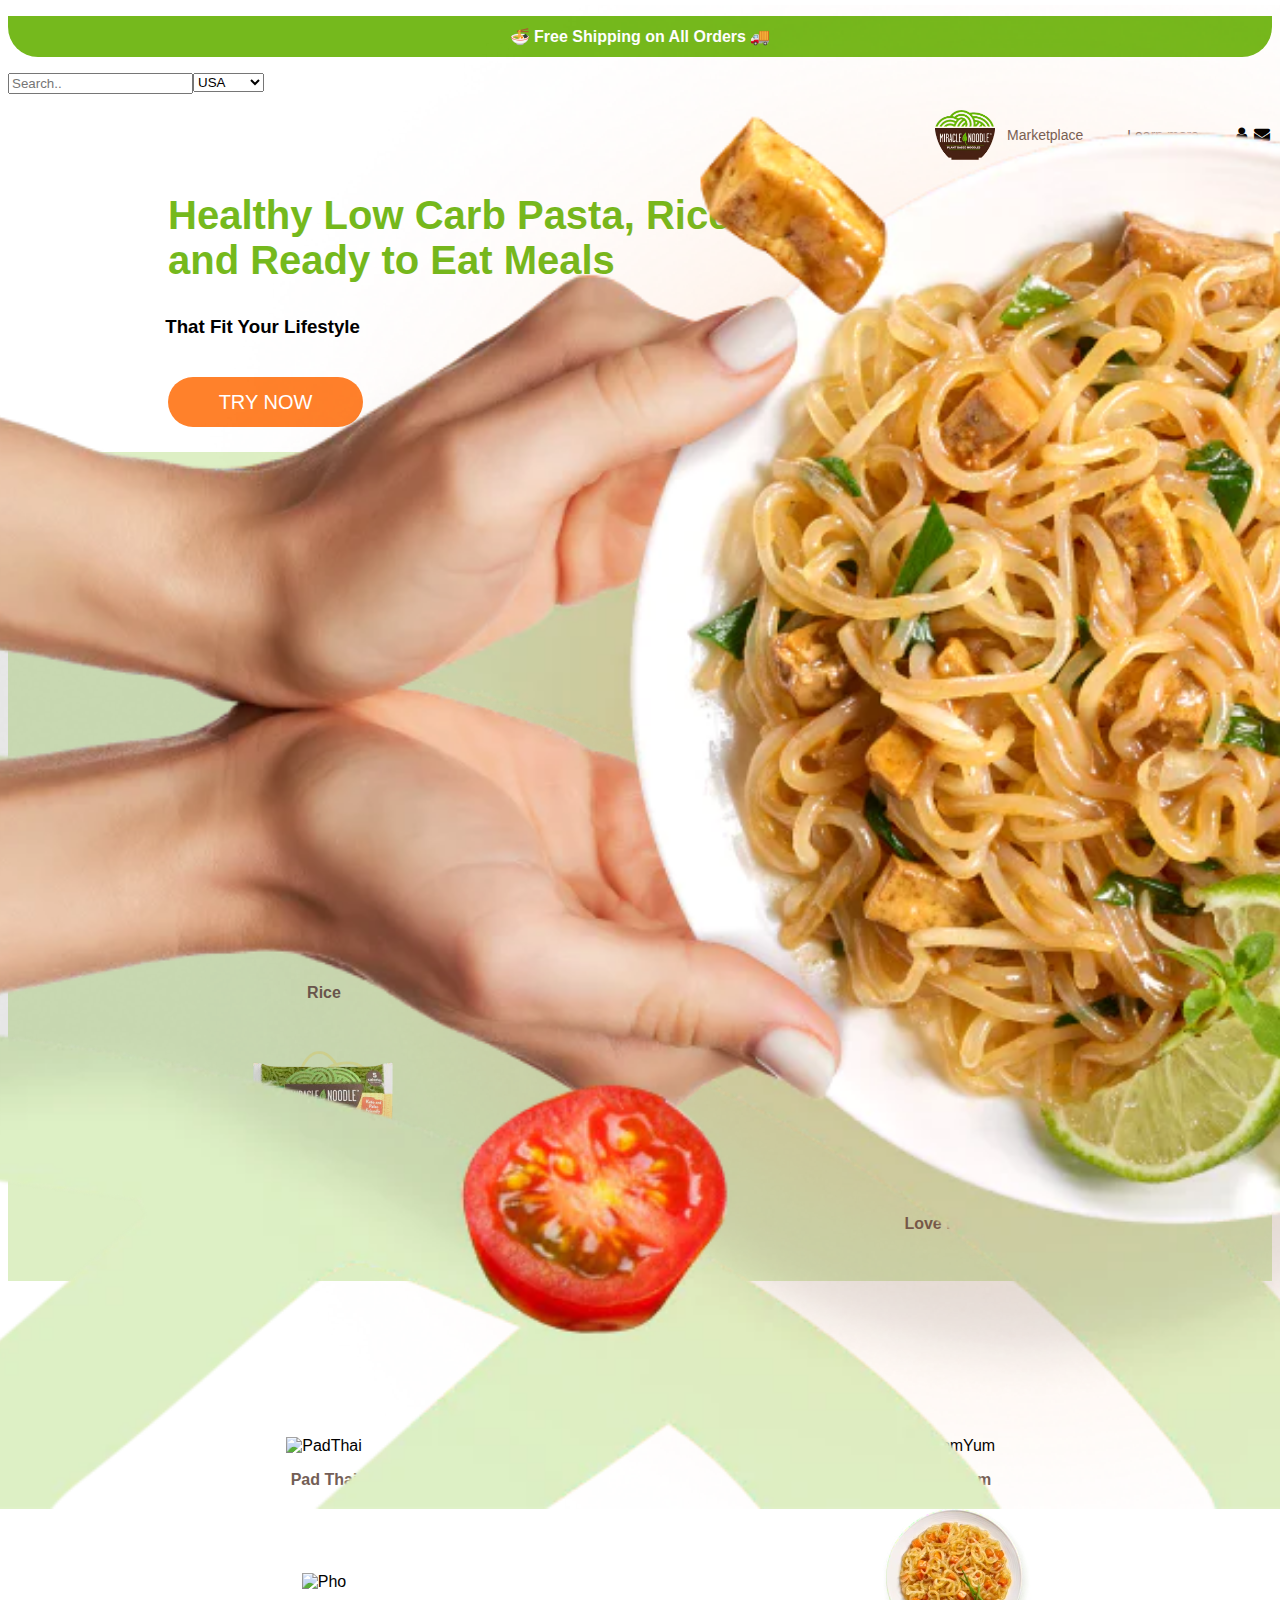
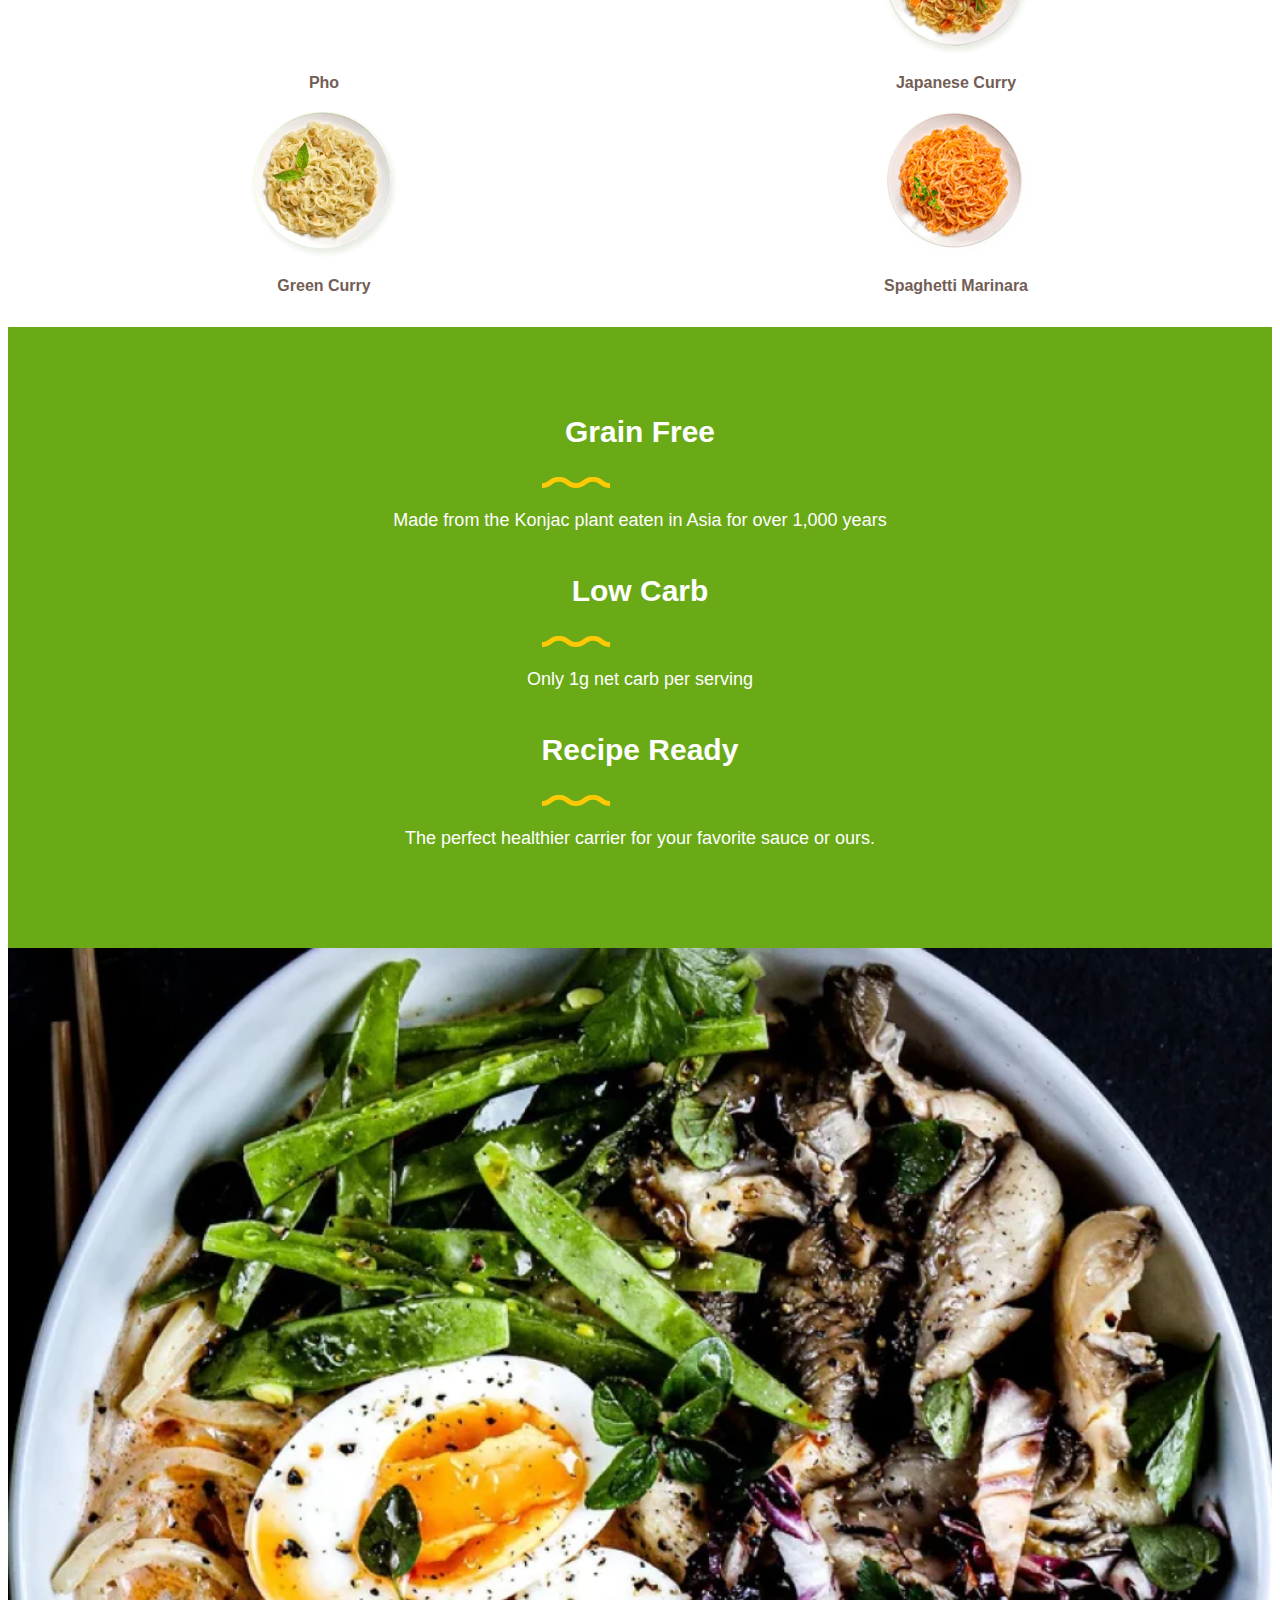
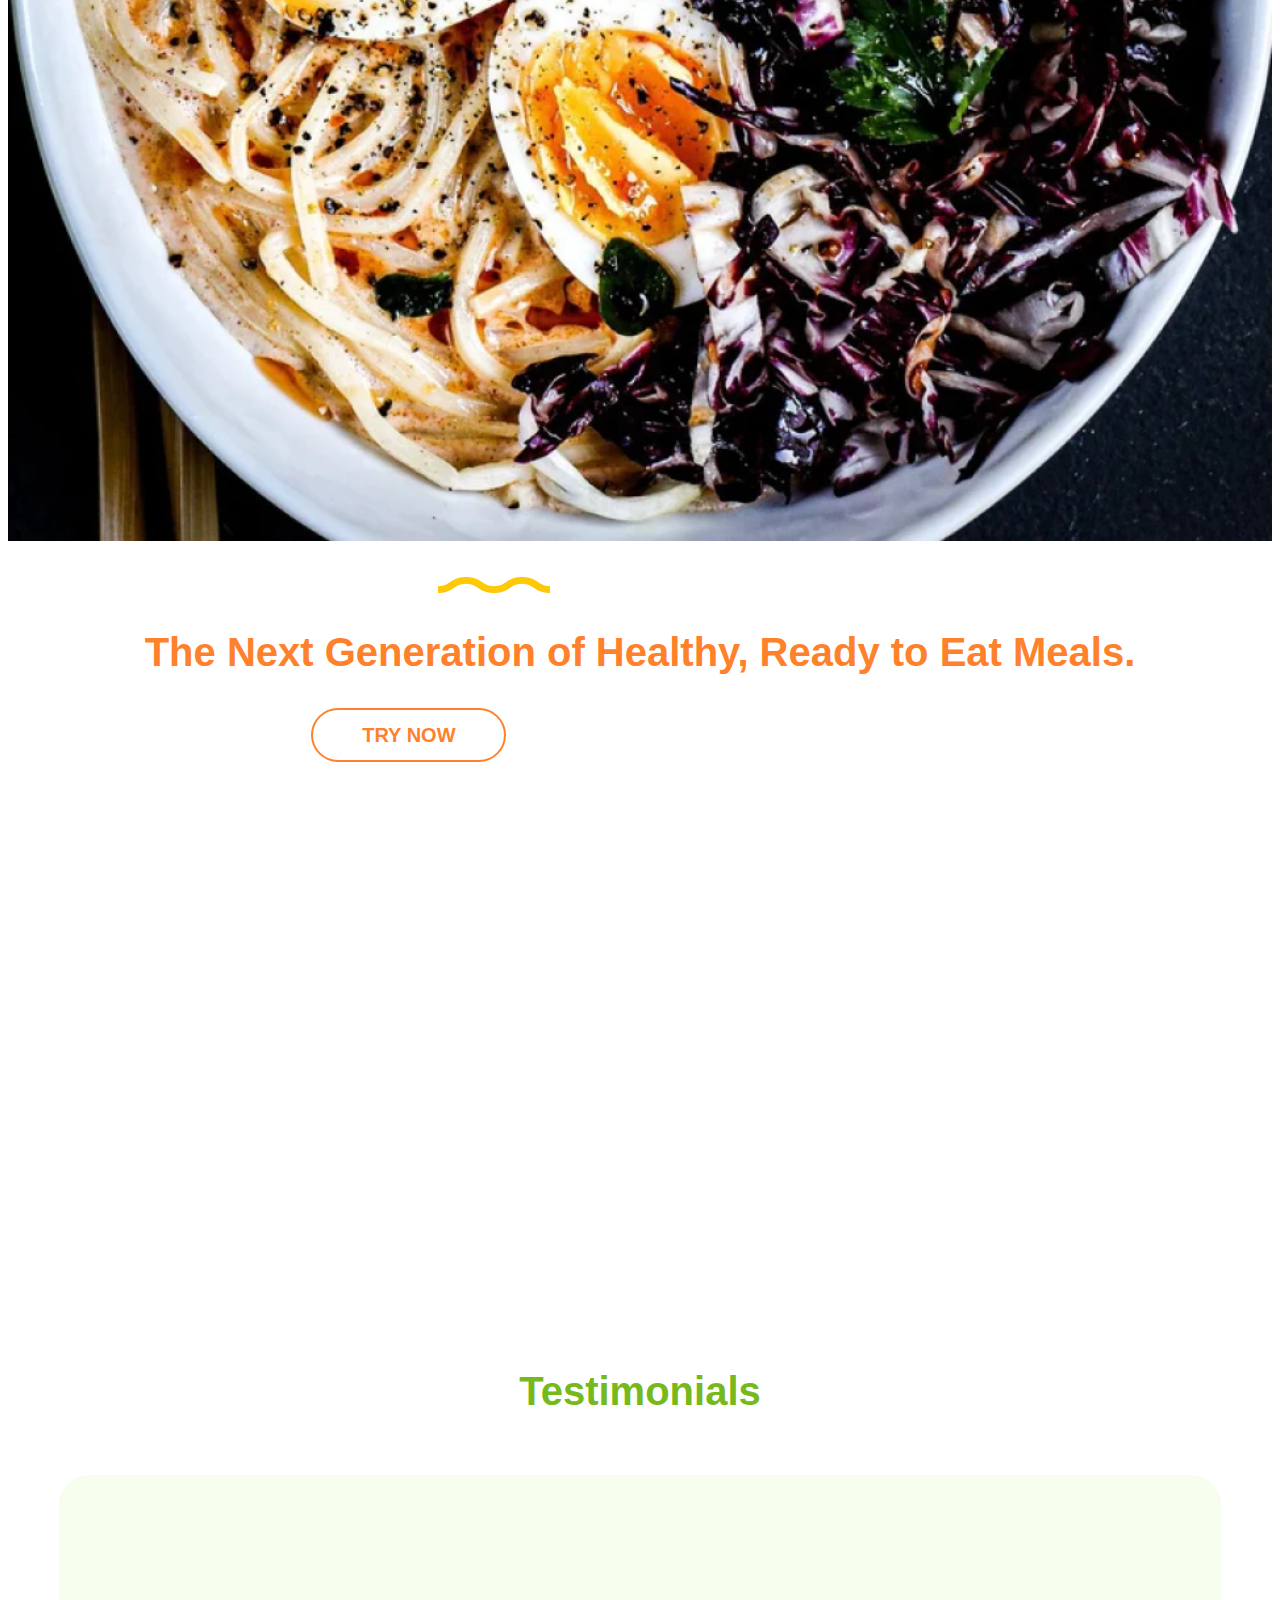
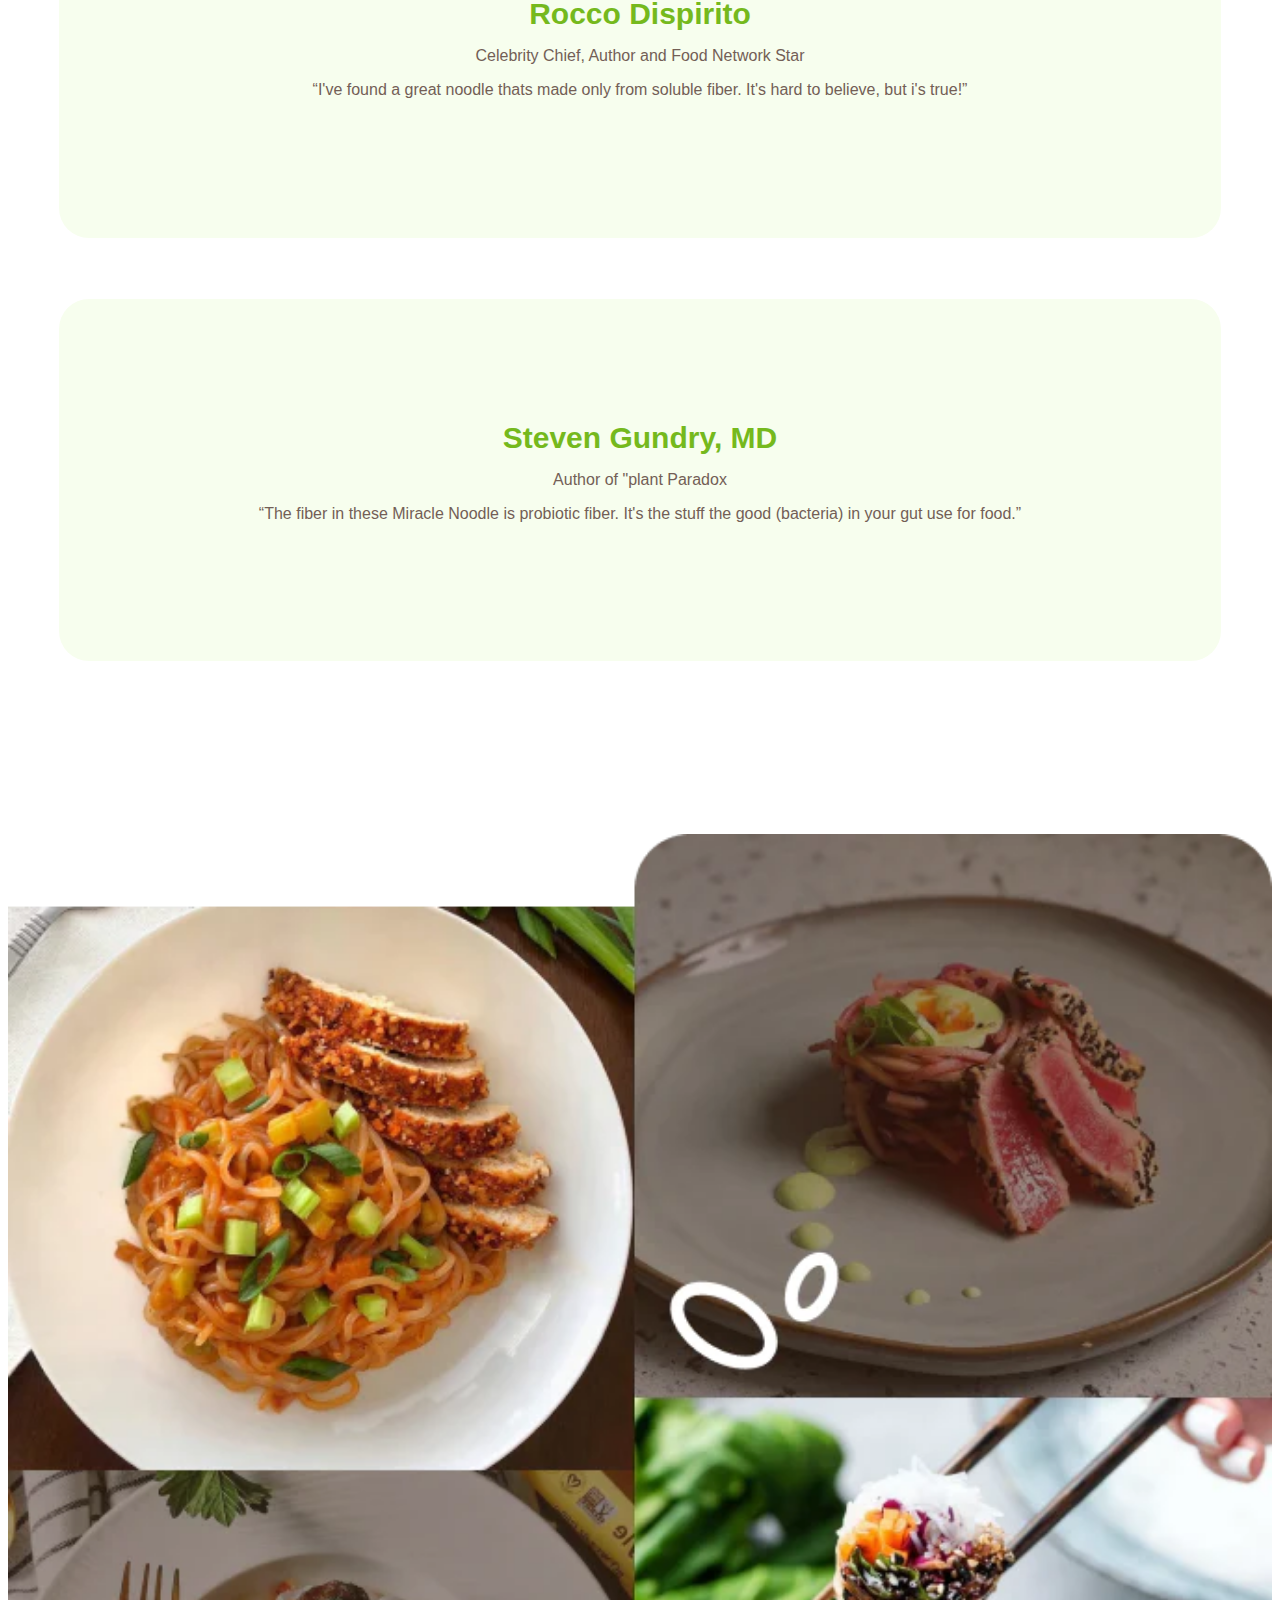
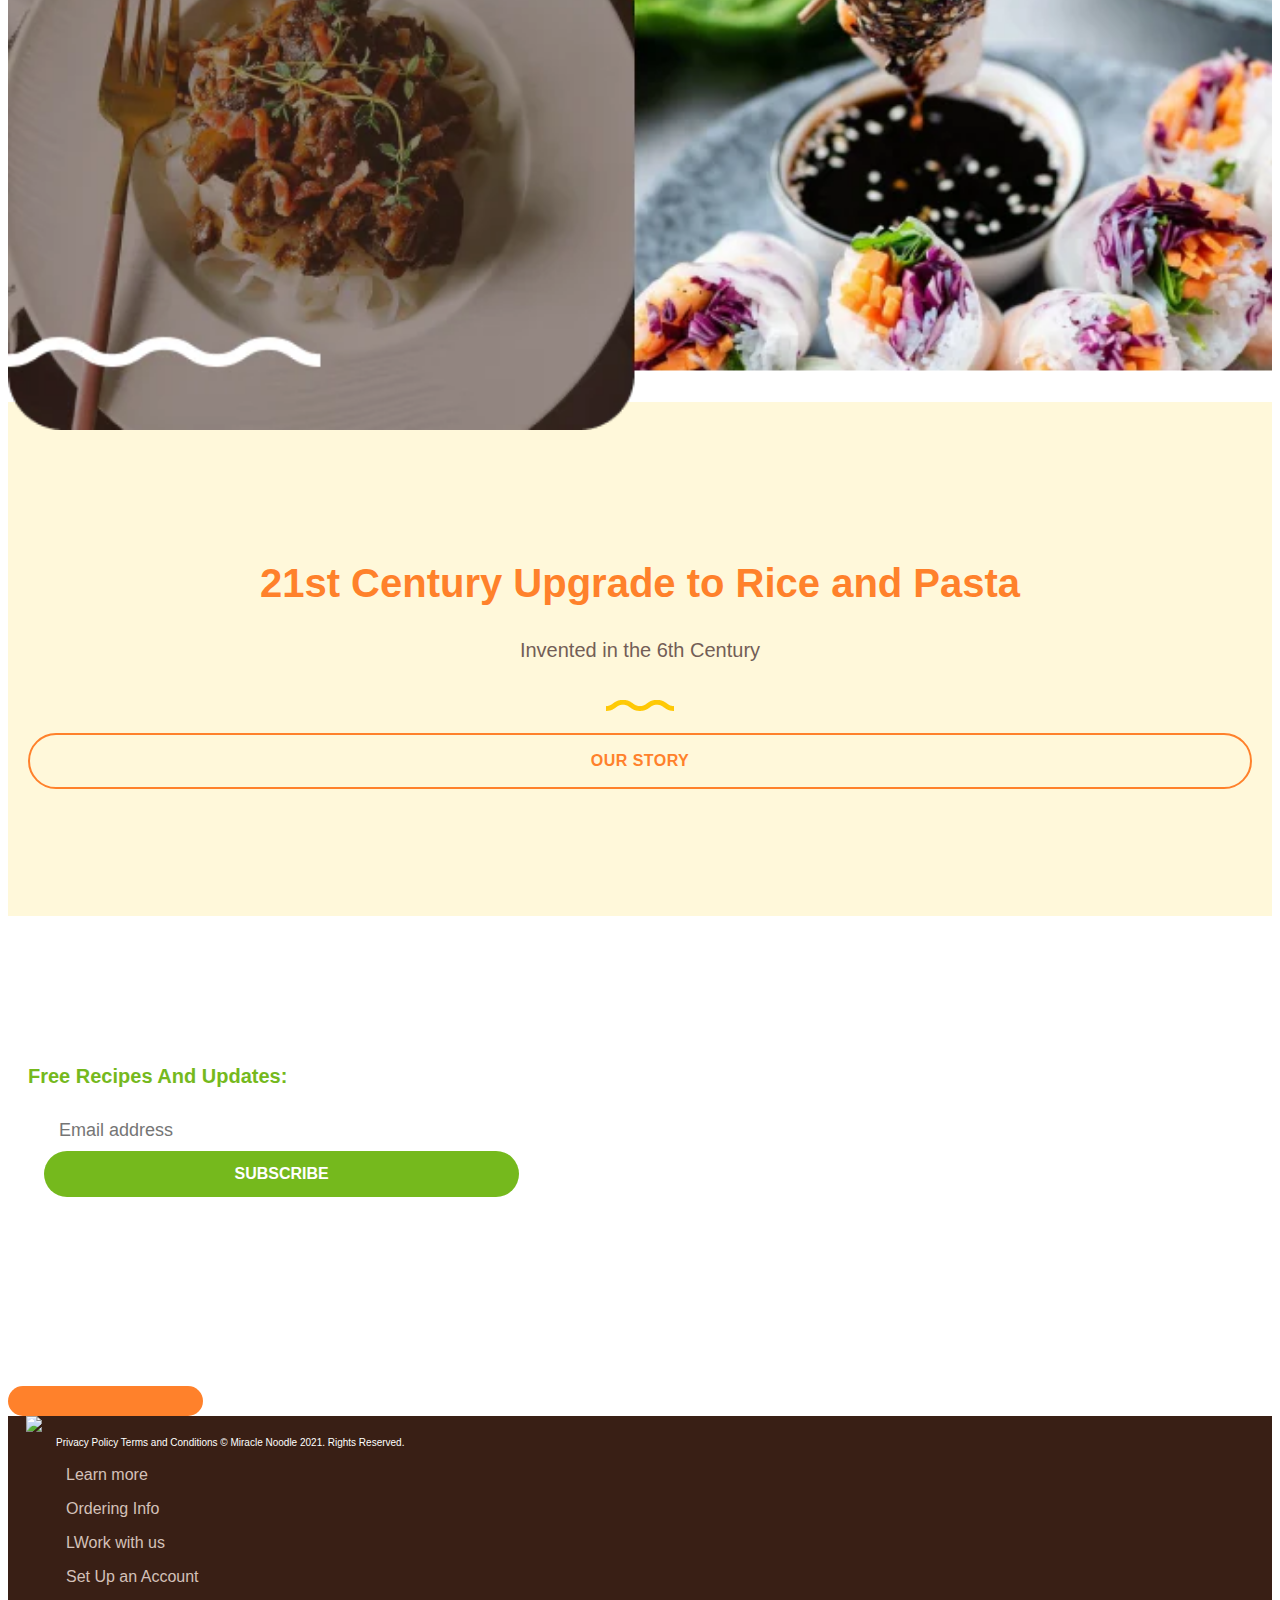
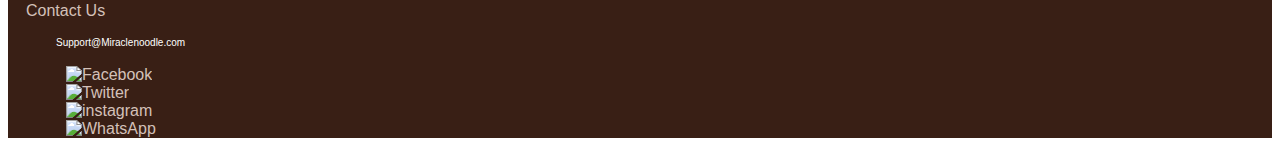
==== commit 55930672: "Add files via upload" ====
--- a/index.html
+++ b/index.html
@@ -14,36 +14,38 @@
 </head>
 
 <body>
+	<header>
+			
+		<p>🍜 Free Shipping on All Orders 🚚</p>
+		
+	<section>
+			<input type="text" placeholder="Search.." aria-label="Search">
+	
+			<form action="TaalSelecteren">
+				<select name="talen">
+						<option value="usa">USA</option>
+						<option value="uk">UK</option>
+						<option value="canada">Canada</option>
+						<option value="italy">Italy</option>
+						<option value="Sweden">Sweden</option>
+				</select>
+			</form>
+	</section>
+
+		  <nav>
+			<ul>
+			   <li><img src="images/logo1.avif" alt="logo foto"></li>
+			   <li><a href="#">Marketplace</a></li>
+			   <li><a href="about.html">Learn more</a></li>
+			   <li><i class="fa fa-fw fa-user"></i>
+			   <li><i class="fa fa-fw fa-envelope"></i>
+			<!----^^^^^^ Class is gelinkt aan de icons via internet ^^^^^^ ---->
+		  </ul>
+		  </nav>  
+	</header>
+
 	<main>
-		<header>
 			
-			<p>🍜 Free Shipping on All Orders 🚚</p>
-		    
-	    <ul>
-			<li><input type="text" placeholder="Search.." aria-label="Search">
-		
-		<form action="TaalSelecteren">
-			<select name="talen">
-			        <option value="usa">USA</option>
-			        <option value="uk">UK</option>
-			        <option value="canada">Canada</option>
-			        <option value="italy">Italy</option>
-			        <option value="Sweden">Sweden</option>
-			</select>
-			</form>
-		</li>
-		</ul>
-
-			  <nav>
-				<img src="images/logo1.avif" alt="logo foto">
-                <a href="#">Marketplace</a>
-                <a href="about.html">Learn more</a>
-                <i class="fa fa-fw fa-user"></i>
-				<i class="fa fa-fw fa-envelope"></i>
-				<!----^^^^^^ Class is gelinkt aan de icons via internet ^^^^^^ ---->
-			  </nav>  
-	    </header>
-		
 <section>
 	<h2>Healthy Low Carb Pasta, Rice and Ready to Eat Meals</h2>
 	<h3>That Fit Your Lifestyle</h3>
@@ -147,7 +149,7 @@
    <h2>Testimonials</h2>
    <ul>
 	   <li>
-           <h3>Rocco Dispirito</h3></li>
+           <h3>Rocco Dispirito</h3>
 		   <p>Celebrity Chief, Author and Food Network Star</o>
 		   <p>“I've found a great noodle thats made only from soluble fiber. It's hard to believe, but i's true!”</p>
        </li>
@@ -165,7 +167,7 @@
 
 <section>
 	<h2>21st Century Upgrade to Rice and Pasta</h2>
-	<h3>Invented in the 6th Century</h3>
+	<p>Invented in the 6th Century</p>
 	<img src="images/wigglelijn.webp" alt="wigle">
 	<button>OUR STORY</button>
 </section>
@@ -173,10 +175,10 @@
 <section>
 	<h2>Free Recipes And Updates:</h2>
 	<form>
-	    <input type="email" placeholder="Email address">
-	    <button type="button">Subscribe</button>
+		<label></label>
+	       <input type="email" placeholder="Email address">
+	       <button type="button">Subscribe</button>
     </form>
-
 </section>
 
 <!--- Statische chat knop rechts onder aan -->
--- a/styles/style.css
+++ b/styles/style.css
@@ -125,32 +125,7 @@
 
 
 
-/*vvv "find your" secties bron:https://css-tricks.com/snippets/css/complete-guide-grid/ vvvvvvvvvvvvv */
-section ul{
-    padding-left: 0;
-
-    display: grid;
-    grid-template-columns: 1fr  1fr;
-
-    text-align: center;
-}
-
-section ul li{
-display: grid;
-grid-template-rows: 1fr min-content;
-}
-
-section ul li p{
-    grid-row-start: 2;
-    font-weight: 800;
-    color: #735e56;
-}
-
-section ul li img{
-    justify-self: center;
-    align-self: center;
-}
-/*^^^^^^^^^^^^^^^^^^^^ find your" secties ^^^^^^^^^^^^^^^^^^^^^^^ */
+
 
 
 
@@ -201,7 +176,7 @@
 
 body section:nth-of-type(1) img{
 position: absolute;
-left: -38em;
+left: -45em;
 width: 200%;
 margin-top: -22em;
 }
@@ -262,7 +237,35 @@
 
 
 
-
+/*vvv "find your" secties bron:https://css-tricks.com/snippets/css/complete-guide-grid/ vvvvvvvvvvvvv */
+section ul{
+    padding-left: 0;
+
+    display: grid;
+    grid-template-columns: 1fr  1fr;
+
+    text-align: center;
+}
+
+section:nth-of-type(2) ul li, 
+section:nth-of-type(3) ul li{
+display: grid;
+grid-template-rows: 1fr min-content;
+}
+
+section:nth-of-type(2) ul li p,
+section:nth-of-type(3) ul li p{
+    grid-row-start: 2;
+    font-weight: 800;
+    color: #735e56;
+}
+
+section:nth-of-type(2) ul li img,
+section:nth-of-type(3) ul li img{
+    justify-self: center;
+    align-self: center;
+}
+/*^^^^^^^^^^^^^^^^^^^^ find your" secties ^^^^^^^^^^^^^^^^^^^^^^^ */
 
 
 
@@ -379,6 +382,7 @@
     background-size: 103%;
     padding-top: 2em;
     padding-bottom: 30em;
+    background-repeat: no-repeat;
 }
 
 section:nth-of-type(6) h2 {
@@ -399,6 +403,32 @@
 
     color: #ff812b;
 }
+
+section:nth-of-type(6) button:not([disabled]):hover {
+    position: relative;
+    left: 24%;
+
+    font-weight: 800;
+    background: #ff812b;
+    border: 2px solid #FF812B;
+
+    color: #ffffff;
+}
+
+section:nth-of-type(6) button:focus {
+    background: #ff812b;
+    border: 2px solid #913a00;
+
+    color: #ffffff;
+}
+
+section:nth-of-type(6) button:active {
+    background: #b84a00;
+    border: 2px solid #FF812B;
+
+    color: #ffffff;
+}
+
 
 section:nth-of-type(6) img {
     position: relative;
@@ -444,7 +474,8 @@
     margin: 0 0 2.5%;
 }
 
-section:nth-of-type(8) h3, h4 {
+section:nth-of-type(8) h3, 
+section:nth-of-type(8) h4 {
     font-weight: 700;
     font-size: 30px;
     color: #75b91d;
@@ -454,13 +485,12 @@
 section:nth-of-type(8) ul {
     padding-left: 0;
 
-    display: grid;
     grid-template-columns: 1fr;
 
     text-align: center;
 }
 
-section:nth-of-type(8) li {
+section:nth-of-type(8) ul li {
     text-align: center;
     padding: 10% 20px;
 
@@ -518,8 +548,9 @@
     color: #ff812b;
 }
 
-section:nth-of-type(10) h3 {
+section:nth-of-type(10) p {
     color: #735e56;
+    font-size: 20px;
 }
 
 
@@ -542,7 +573,27 @@
     background: transparent;
     border: 2px solid #FF812B;
     color: #ff812b;
-
+}
+
+section:nth-of-type(10) button:not([disabled]):hover {
+    background: #ff812b;
+    border: 2px solid #FF812B;
+
+    color: #ffffff;
+}
+
+section:nth-of-type(10) button:focus {
+    background: #ff812b;
+    border: 2px solid #913a00;
+
+    color: #ffffff;
+}
+
+section:nth-of-type(10) button:active {
+    background: #b84a00;
+    border: 2px solid #FF812B;
+
+    color: #ffffff;
 }
 
 /************^*******/
@@ -649,23 +700,8 @@
 
 
 /*vvvvvvvvvvvvvvvvvvv De "talen"knop + zoekbalk" vvvvvvvvvvvvvvvvvvvvvvvvvv */
-form, input{
-    border-radius:30px;
-    border: 2px solid #735E56;
-    padding: 8px 28px 8px 15px;
-    line-height: 1.5;
-    margin-bottom: 10px;
-}
-
-
-header ul{
-    display: grid;
-    grid-template-columns: 1fr 1fr ;
-}
-
-header ul li{
-display: grid;
-grid-template-rows: 1fr 1fr;
+header section{
+    display: flex;
 }
 /*^^^^^^^^^^^^^^^^^^^^ De "talen"knop + zoekbalk" ^^^^^^^^^^^^^^^^^^^^^^^ */
 
@@ -677,13 +713,21 @@
 
 
 /*vvvvvvvvvvvvvvvvvvvvvvvvvvvvvvvv Nav bar vvvvvvvvvvvvvvvvvvvvvvvvvvv */
+nav ul{
+    display: flex;
+    justify-content: flex-end;
+    align-items: center;
+}
+
 nav img{
     display: inline-block;
     vertical-align: top;
-    width: 50px;
+    width: 60px;
     height: 50px;
-    margin-right: 20px;
-    margin-top: 15px;
+}
+
+nav ul li:nth-of-type(1){
+    align-self: flex-start;
 }
 
 nav{
@@ -697,7 +741,6 @@
     display: inline-block;
     vertical-align: top;
     margin-right: 20px;
-    height: 80px;
     line-height: 1.5;
     text-decoration: none;
     font-size: 14px;
@@ -714,6 +757,11 @@
     background-color: #75b91d;
     padding: 12px;
     border: #75b91d;
+}
+
+
+
+    
 /*^^^^^^^^^^^^^^^^^^^^^^^^ Nav bar ^^^^^^^^^^^^^^^^^^^^^^^^^^^^^^^^^^ */
 
 
@@ -730,6 +778,3 @@
 
 
 
-
-
-
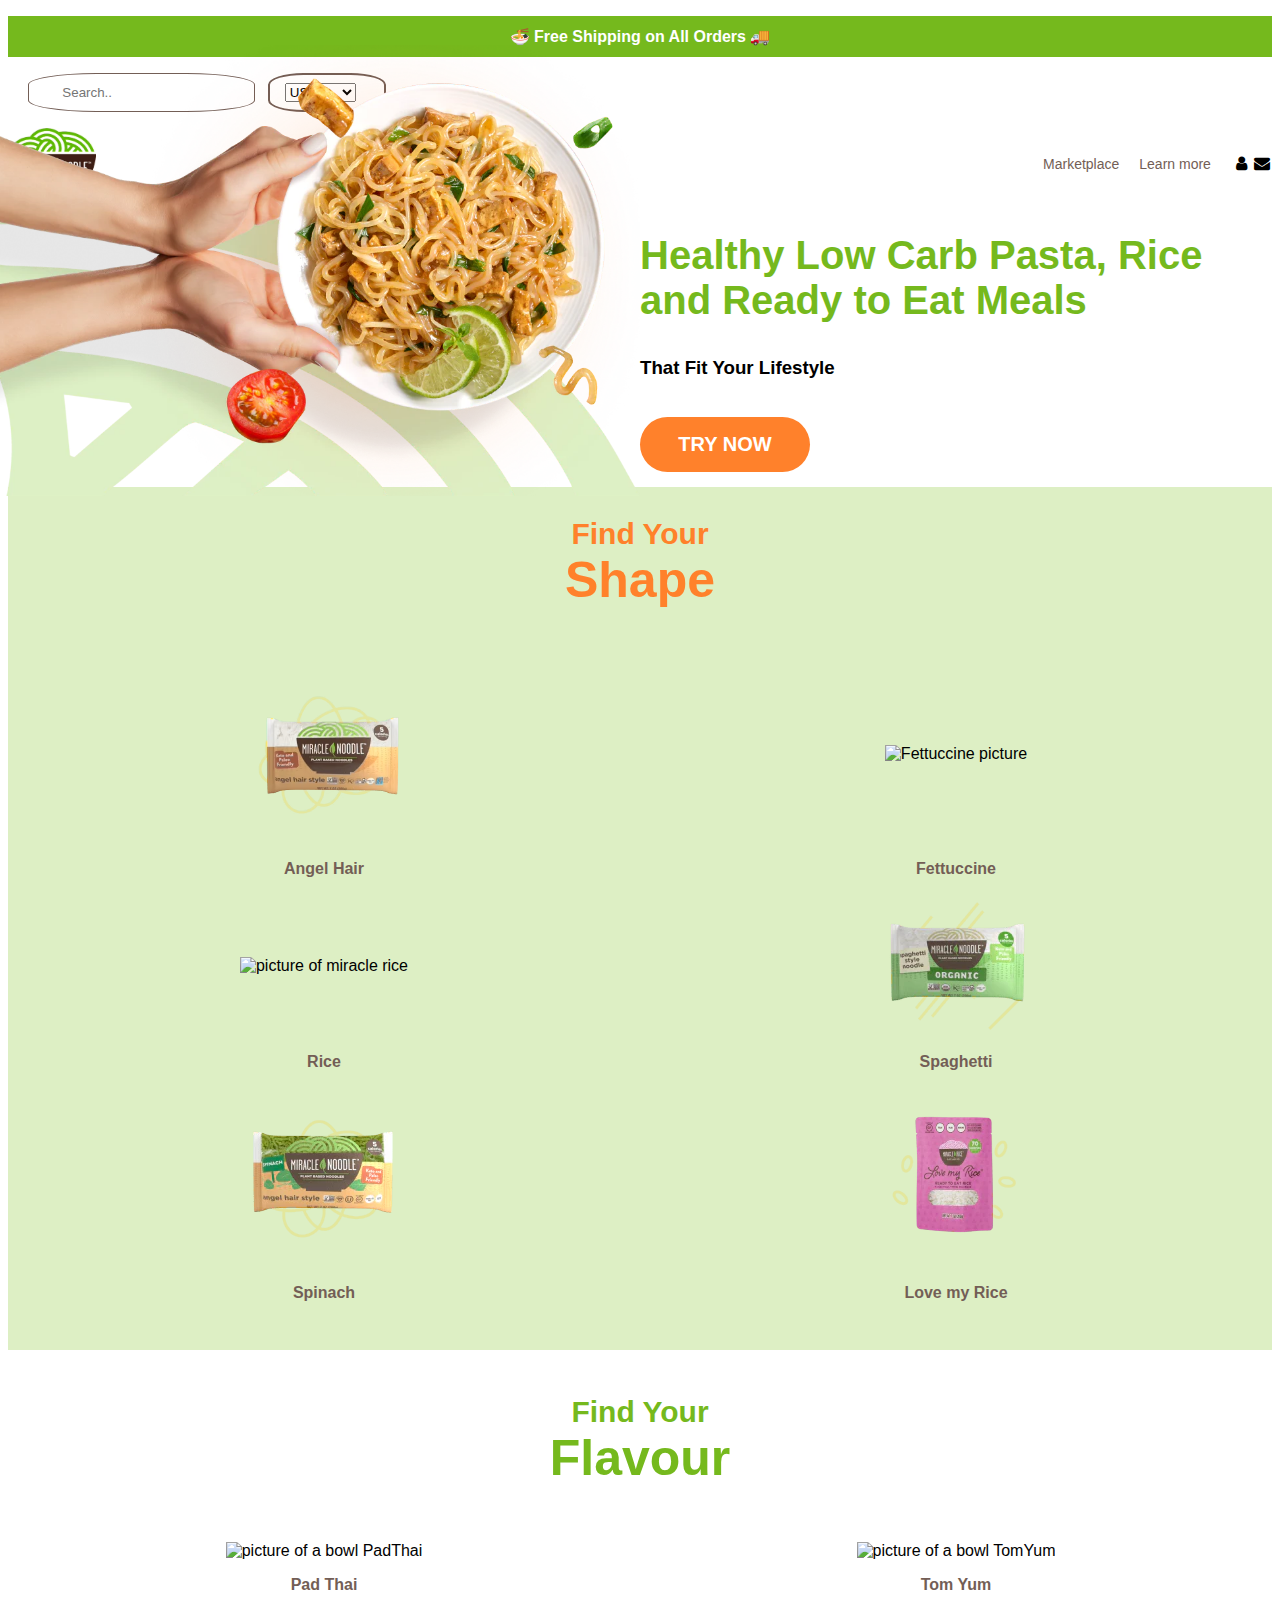
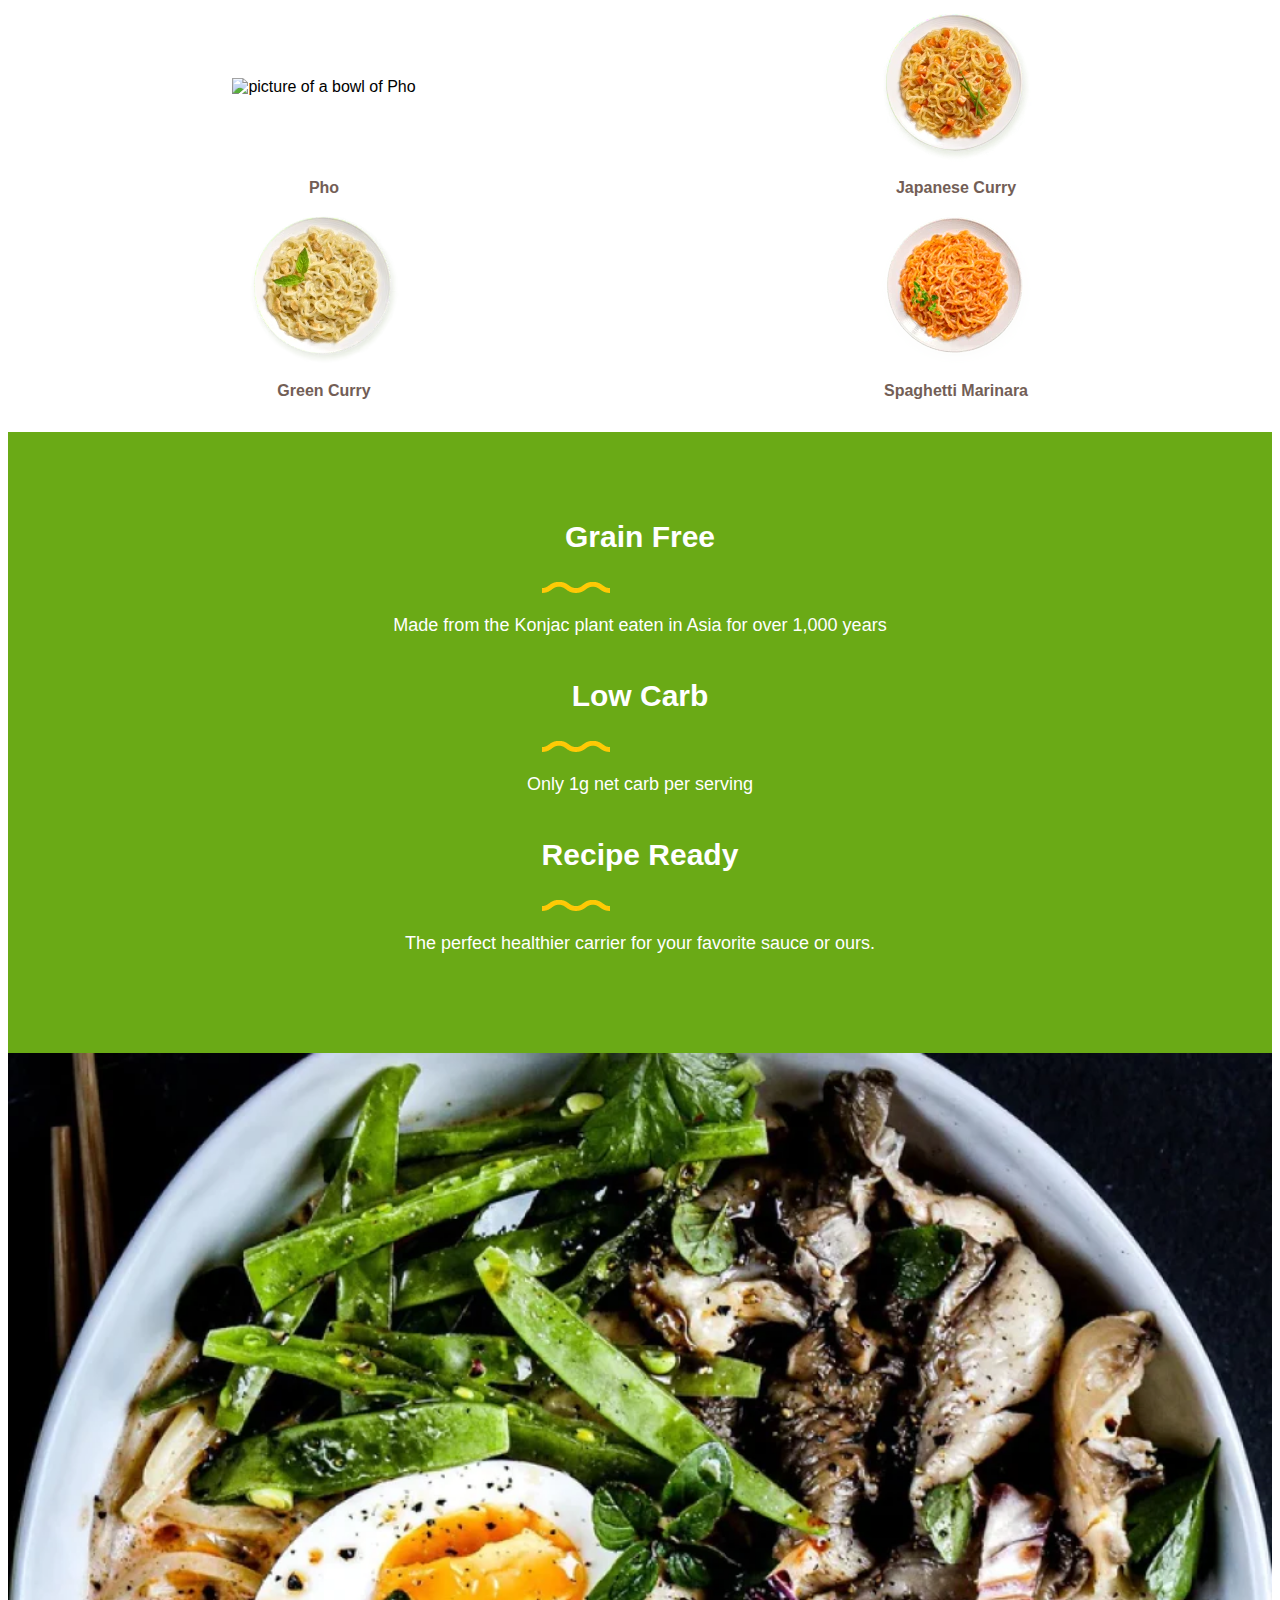
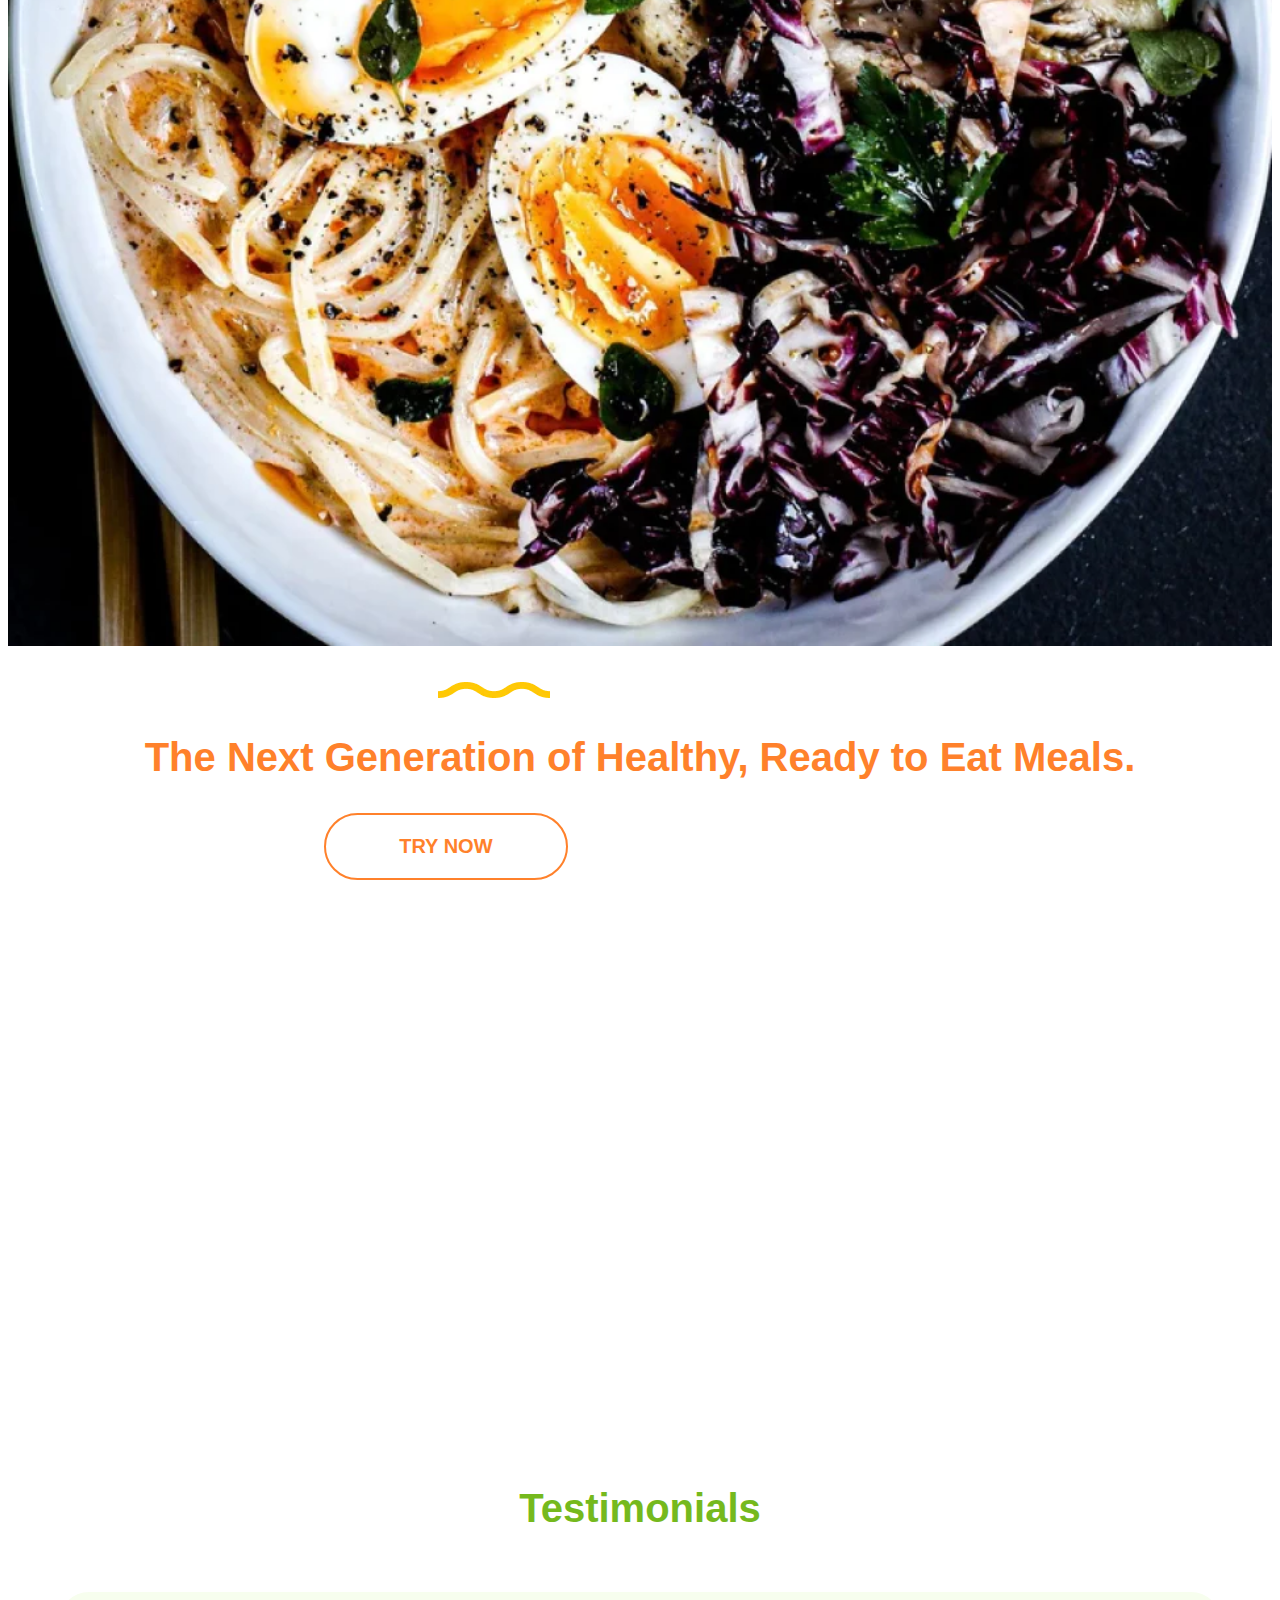
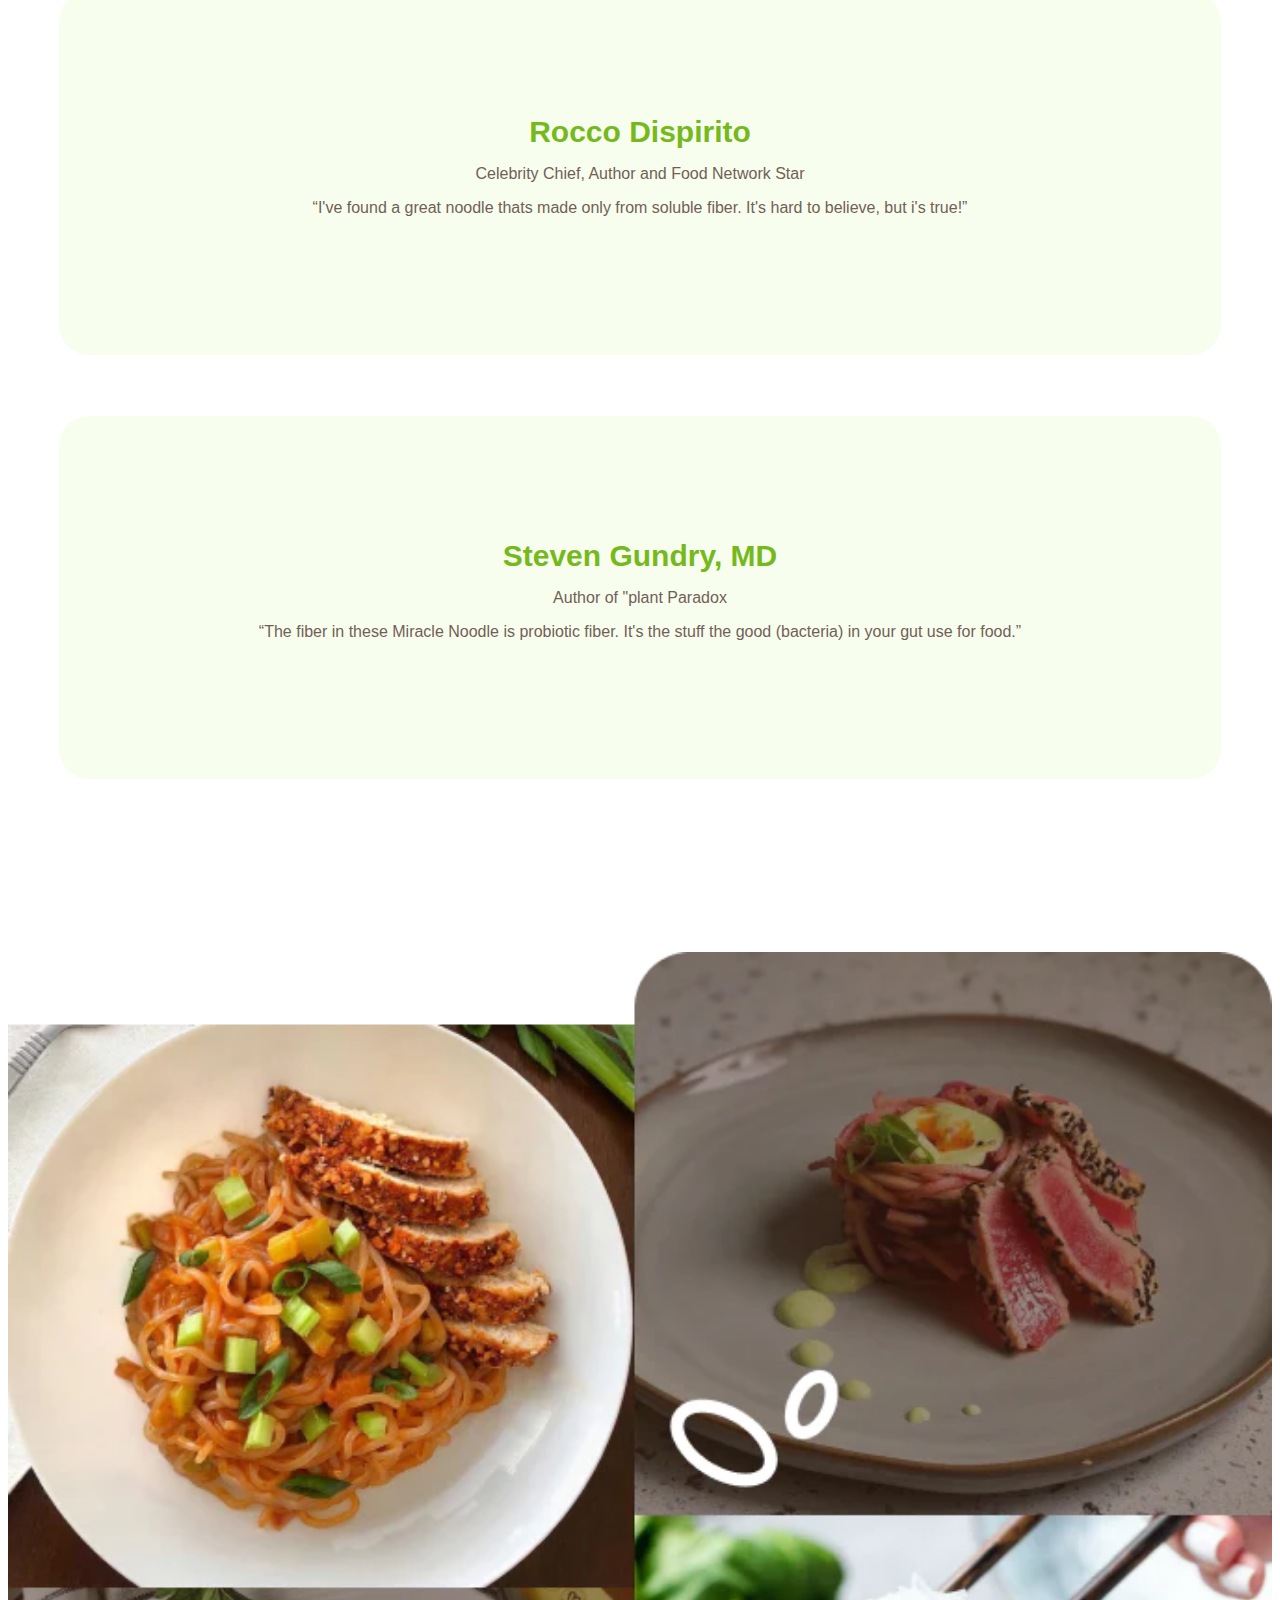
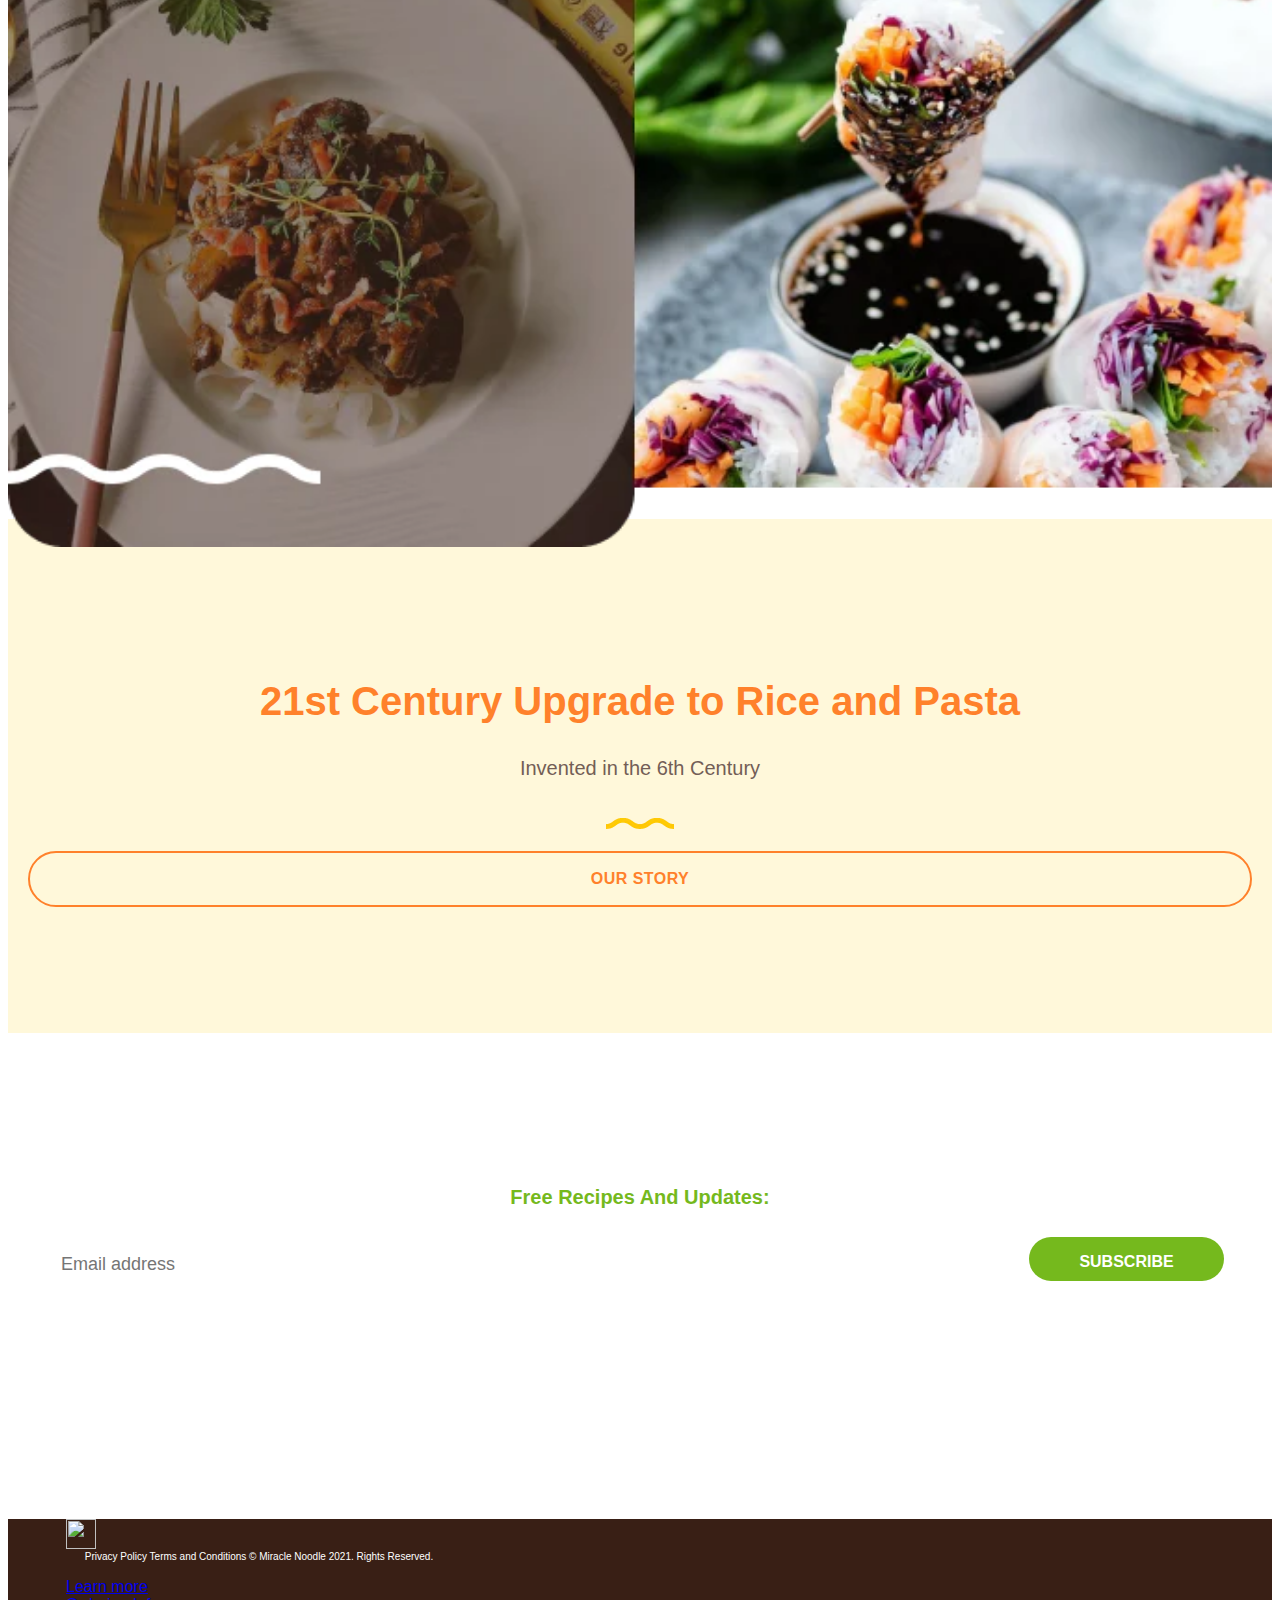
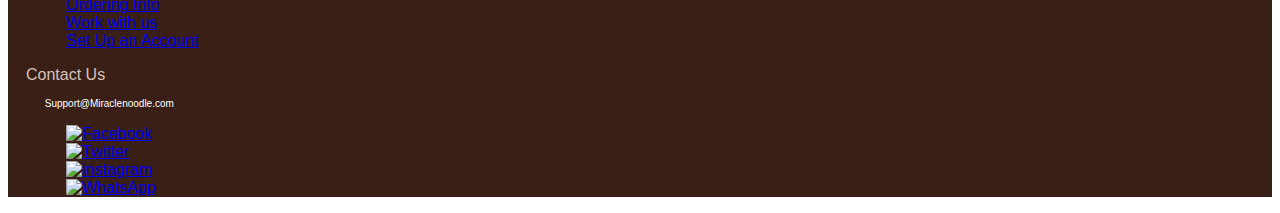
==== commit 4bce22db: "Add files via upload" ====
--- a/index.html
+++ b/index.html
@@ -19,9 +19,9 @@
 		<p>🍜 Free Shipping on All Orders 🚚</p>
 		
 	<section>
-			<input type="text" placeholder="Search.." aria-label="Search">
-	
-			<form action="TaalSelecteren">
+			<input type="text" placeholder="Search.." aria-label="Search here">
+	
+			<form action="TaalSelecteren" aria-label="Select your language here.">
 				<select name="talen">
 						<option value="usa">USA</option>
 						<option value="uk">UK</option>
@@ -34,8 +34,8 @@
 
 		  <nav>
 			<ul>
-			   <li><img src="images/logo1.avif" alt="logo foto"></li>
-			   <li><a href="#">Marketplace</a></li>
+			   <li><img src="images/logo1.avif" alt="picture of the company logo"></li>
+			   <li><a href="#">Marketplace</a ></li>
 			   <li><a href="about.html">Learn more</a></li>
 			   <li><i class="fa fa-fw fa-user"></i>
 			   <li><i class="fa fa-fw fa-envelope"></i>
@@ -48,8 +48,8 @@
 			
 <section>
 	<h2>Healthy Low Carb Pasta, Rice and Ready to Eat Meals</h2>
-	<h3>That Fit Your Lifestyle</h3>
-	<button>TRY NOW</button>
+	<h3 >That Fit Your Lifestyle </h3>
+	<button aria-label="Try now button">TRY NOW</button>
 	<img src="images/1achtergrondfoto.webp" alt="achtergrond foto1">
 </section>
 
@@ -59,29 +59,29 @@
 	<ul>
 		<li>
 			<p>Angel Hair</p>
-			<img src="images/Angel-hair.avif" alt="AngelHair">
+			<img a href="#" src="images/Angel-hair.avif" alt="AngelHair" aria-label="Angel hair noodle">
 		</li>
 		<li>
 			<p>Fettuccine</p>
-			<img src="https://cdn.shopify.com/s/files/1/1099/9762/t/93/assets/Fettuccine.png?v=109792473102200160791650891761" alt="Fettuccine">
+			<img a href="#" src="https://cdn.shopify.com/s/files/1/1099/9762/t/93/assets/Fettuccine.png?v=109792473102200160791650891761" alt="Fettuccine picture" aria-label="Fettuccine noodles">
 		</li>
 		<li>
 			<p>Rice</p>
-			<img src="https://cdn.shopify.com/s/files/1/1099/9762/t/93/assets/Rise.png?v=77638098210433273171650891406" alt="Rice">
+			<img a href="#" src="https://cdn.shopify.com/s/files/1/1099/9762/t/93/assets/Rise.png?v=77638098210433273171650891406" alt="picture of miracle rice" aria-label="miracle rice" >
 	   </li>
 		<li>
 			<p>Spaghetti</p>
-			<img src="images/Spaghetti.webp" alt="Spagehetti">
+			<img a href="#" src="images/Spaghetti.webp" alt="picture of miracle spaghetti" aria-label="Spaghetti">
 		</li>
 
 		<li>
 			<p>Spinach</p>
-			<img src="images/Spinach.webp" alt="RETAfbeelding">
+			<img a href="#" src="images/Spinach.webp" alt="Spinach picture" aria-label="Spinach">
 		</li>
 	
 		<li>
 			<p>Love my Rice</p>
-			<img src="images/LOve-my-rise.webp" alt="PalmAfbeelding">
+			<img src="images/LOve-my-rise.webp" alt="love my rice picture" aria-label="Love my rice">
 		</li>
 	</ul>
 </section>
@@ -92,40 +92,40 @@
 	<ul>
 		<li>
 			<p>Pad Thai</p>
-			<img src="https://cdn.shopify.com/s/files/1/1099/9762/t/93/assets/Pad-Thai.png?v=83577042059767578601650887596" alt="PadThai">
+			<img a href="#" src="https://cdn.shopify.com/s/files/1/1099/9762/t/93/assets/Pad-Thai.png?v=83577042059767578601650887596" alt="picture of a bowl PadThai" aria-label="Pad Thai">
 		</li>
 		<li>
 			<p>Tom Yum</p>
-			<img src="https://cdn.shopify.com/s/files/1/1099/9762/t/93/assets/Tom-yum.png?v=166482558184664215131650887603" alt="TomYum">
+			<img a href="#" src="https://cdn.shopify.com/s/files/1/1099/9762/t/93/assets/Tom-yum.png?v=166482558184664215131650887603" alt="picture of a bowl TomYum" aria-label="Tom Yum">
 		</li>
 		<li>
 			<p>Pho</p>
-			<img src="https://cdn.shopify.com/s/files/1/1099/9762/t/93/assets/Pho.png?v=68859815522511658931650887597" alt="Pho">
+			<img a href="#" src="https://cdn.shopify.com/s/files/1/1099/9762/t/93/assets/Pho.png?v=68859815522511658931650887597" alt="picture of a bowl of Pho" aria-label="Pho">
 		</li>
 		<li>
 			<p>Japanese Curry</p>
-			<img src="images/Japanese_Curry.avif" alt="JapaneseCurry">
+			<img a href="#" src="images/Japanese_Curry.avif" alt="picture of a bowl of Japanese Curry" aria-label="Japenese Curry">
 		</li>
 		<li>
 			<p>Green Curry</p>
-			<img src="images/Green-curry.avif" alt="KetoTeriyaki">
+			<img a href="#" src="images/Green-curry.avif" alt="Picture of a bowl of Green Curry" aria-label="Green Curry">
 		</li> 
 		<li>
 			<p>Spaghetti Marinara</p>
-			<img src="images/Spaghetti-Marinara.webp" alt="KetoThaiPeanut">
+			<img a href="#" src="images/Spaghetti-Marinara.webp" alt="picture of a bowl of Spaghetti Marinara" aria-label="Spaghetti Marinara">
 		</li>
 	</ul>
 </section>
  
 <section>
 	<h2>Grain Free</h2>
-	<img src="images/wigglelijn.webp" alt="wigle">
+	<img src="images/wigglelijn.webp" alt="wigle img">
 	<p>Made from the Konjac plant eaten in Asia for over 1,000 years</p>
 	<h2>Low Carb</h2>
-	<img src="images/wigglelijn.webp" alt="wigle">
+	<img src="images/wigglelijn.webp" alt="wigle img">
 	<p>Only 1g net carb per serving</p>
 	<h2>Recipe Ready</h2>
-	<img src="images/wigglelijn.webp" alt="wigle">
+	<img src="images/wigglelijn.webp" alt="wigle img">
 	<p>The perfect healthier carrier for your favorite sauce or ours.</p>
 </section>
 
@@ -181,35 +181,37 @@
     </form>
 </section>
 
-<!--- Statische chat knop rechts onder aan -->
-<button aria-label="OpenTheChat"></button>
-<!--- Statische chat knop rechts onder aan -->
- </main>
-
  <footer>
-	<img src="https://cdn.shopify.com/s/files/1/1099/9762/files/footer_logo.png?v=1631016859">
-		<aside>
-			Privacy Policy
-			Terms and Conditions
-			© Miracle Noodle 2021.
-			Rights Reserved.
-		</aside>
-
+	<ul>
+		<li>
+			<img src="https://cdn.shopify.com/s/files/1/1099/9762/files/footer_logo.png?v=1631016859">
+		</li>
+		<li>
+			<aside>
+				Privacy Policy
+				Terms and Conditions
+				© Miracle Noodle 2021.
+				Rights Reserved.
+			</aside>
+		</li>
+	</ul>
+	<nav>
 		<ul>
-			<li><p>Learn more</p></li>
-			<li><p>Ordering Info</p></li>
-			<li><p>LWork with us</p></li>
-			<li><p>Set Up an Account</p></li>
+			<li><a href="#">Learn more</a></li>
+			<li><a href="#">Ordering Info</a></li>
+			<li><a href="#">Work with us</a></li>
+			<li><a href="#">Set Up an Account</a></li>
 		</ul>
+	</nav>
 
 		<p>Contact Us</p>
 		<aside>Support@Miraclenoodle.com</aside>
 
 		<ul>
-		    <li><img src="https://cdn.shopify.com/s/files/1/1099/9762/files/footer-social-facebook.png?v=1631017588" alt="Facebook"></li>
-		    <li><img src="https://cdn.shopify.com/s/files/1/1099/9762/files/footer-social-twitter.png?v=1631017588" alt="Twitter"></li>
-			<li><img src="https://cdn.shopify.com/s/files/1/1099/9762/files/footer-social-instagram.png?v=1631017588" alt="instagram"></li>
-			<li><img src="https://cdn.shopify.com/s/files/1/1099/9762/files/footer-social-whatsapp.png?v=1631017588" alt="WhatsApp"></li>
+		    <li><a href="#"><img src="https://cdn.shopify.com/s/files/1/1099/9762/files/footer-social-facebook.png?v=1631017588" alt="Facebook"></a></li>
+		    <li><a href="#"><img src="https://cdn.shopify.com/s/files/1/1099/9762/files/footer-social-twitter.png?v=1631017588" alt="Twitter"></a></li>
+			<li><a href="#"><img src="https://cdn.shopify.com/s/files/1/1099/9762/files/footer-social-instagram.png?v=1631017588" alt="instagram"></a></li>
+			<li><a href="#"><img src="https://cdn.shopify.com/s/files/1/1099/9762/files/footer-social-whatsapp.png?v=1631017588" alt="WhatsApp"></a></li>
     	</ul>
 </footer>
 	<script defer src="scripts/script.js"></script>
--- a/styles/style.css
+++ b/styles/style.css
@@ -14,13 +14,16 @@
 	cursor: pointer;
     font: inherit;
     line-height: 1.5;
-    padding: 15px 40px;
-    font-size: 20px;
-    line-height: 20px;
-    width: 195px;
-    text-align: center;
-}
-
+    padding: 0.9375em 2.5em;
+    font-size: 1.25em;
+    line-height: 1.25em;
+    width: 12.1875em;
+    text-align: center;
+}
+
+a{
+    cursor: pointer;
+}
 
 /*********************/
 /* CUSTOM PROPERTIES */
@@ -77,8 +80,9 @@
 button{
     color: #fff;
     background: rgba(255,129,43,1);
-    border-radius: 100px;
+    border-radius: 6.25em;
     border: none;
+    max-width: 100%;
 }
 /*^^^^^^^^^^^^^^^^^^^^ "try now" knop ^^^^^^^^^^^^^^^^^^^^^^^ */
 
@@ -90,25 +94,25 @@
 /*VVVV FOOTER VVVV */
 /********************/
 footer{
-    padding: 0 18px;
+    padding: 0 1.125em;
 
     background-color: #391f15;
     color: #d4c1b9;
     }
 
 aside{
-    font-size: 10px;
-    line-height: 14px;
-
-    margin-left: 30px;
+    font-size: 0.625em;
+    line-height: 0.875em;
+
+    margin-left: 1.875em;
     padding-top: 0;
     color: #ffffff;
 }
 
 
 footer ul li>img{
-    width: 30px;
-    height: 30px;
+    width: 1.875em;
+    height: 1.875em;
 }
 /************^*******/
 /*^^^^ FOOTER ^^^^ */
@@ -150,38 +154,36 @@
 /*vvv section 1 vvv */
 /********************/
 
-/*vvvvvvvvvvvvvvvvvvv eerste h2vvvvvvvvvvvvvvvvvvvvvvvvvv */
 section:nth-of-type(1) h2{
-    font-size: 40px;
+    font-size: 2.5em;
     text-align: left;
     color: #75b91d;
     width: 50%;
     position: relative;
-    left: 4em;
+    left: 50%;
     margin-right: 0em;
 }
 
 section:nth-of-type(1) h3{
     position: relative;
-    left: 8.4em;
+    left: 50%;
 }
 
 section:nth-of-type(1) button{
     position: relative;
-    left: 8em;
-    padding: 15px 40px ;
+    left: 50%;
+    padding: 0.7375em 0em ;
     margin-top: 1em;
-    margin-bottom: 0.5em;
+    width: 8.5em; 
+    font-weight: 800;
 }
 
 body section:nth-of-type(1) img{
 position: absolute;
-left: -45em;
-width: 200%;
+right: 50%;
+width: 48em;
 margin-top: -22em;
 }
-
-/*^^^^^^^^^^^^^^^^^^^^ eerste h2 ^^^^^^^^^^^^^^^^^^^^^^^ */
 
 /************^*******/
 /*^^^^ section 1 ^^^^ */
@@ -209,7 +211,7 @@
 }
 
 section:nth-of-type(2) h2{
-    font-size: 30px;
+    font-size: 1.875em;
     font-weight: 700;
 
     color: #ff812b;
@@ -220,15 +222,13 @@
 }
 
 section:nth-of-type(2) h3{
-    font-size: 50px;
+    font-size: 3.125em;
     font-weight: 700;
 
-    line-height: 60px;
-
     color: #ff812b;
     text-align: center;
 
-    margin: 0 0 17.5px;
+    margin: 0 0 1.09375em;
 }
 /************^*******/
 /*^^^^ section 2 ^^^^/
@@ -279,7 +279,7 @@
 /*vvv section 3 vvv */
 /********************/
 section:nth-of-type(3) h2{
-    font-size: 30px;
+    font-size: 1.875em;
     font-weight: 700;
 
     color: #75b91d;;
@@ -290,15 +290,13 @@
 }
 
 section:nth-of-type(3) h3{
-    font-size: 50px;
+    font-size: 3.125em;
     font-weight: 700;
 
-    line-height: 60px;
-
     color: #75b91d;;
     text-align: center;
 
-    margin: 0 0 17.5px;
+    margin: 0 0 1.09375em;
 }
 /************^*******/
 /*^^^^ section 3 ^^^^/
@@ -324,18 +322,18 @@
     color: #ffffff;
 
     padding-bottom: 1em;
-    padding: 5% 20px;
+    padding: 5% 1.25em;
     }
 
     section:nth-of-type(4) h2 {
-        font-size: 30px;
+        font-size:  1.875em;
         font-weight: 700;
 
         text-align: center;
     }
 
     section:nth-of-type(4) p {
-        font-size: 18px;
+        font-size: 1.125em;
         font-weight: 400;
 
         text-align: center; 
@@ -378,30 +376,29 @@
 /********************/
 section:nth-of-type(6) {
     background-image: url(https://cdn.shopify.com/s/files/1/1099/9762/files/mobile-data-table-heading-bg.png?v=1631740310);
-    background-position: center bottom;
     background-size: 103%;
     padding-top: 2em;
     padding-bottom: 30em;
     background-repeat: no-repeat;
+    background-position: center bottom;
 }
 
 section:nth-of-type(6) h2 {
     text-align: center;
-    font-size: 40px;
-    line-height: 48px;
-    color: #ff812b;
-    line-height: 45px;
-}
+    font-size: 2.5em;
+    color: #ff812b;}
 
 section:nth-of-type(6) button {
     position: relative;
-    left: 24%;
+    left: 25%;
 
     font-weight: 800;
     background: transparent;
-    border: 2px solid #FF812B;
+    border: 0.125em solid #FF812B;
 
     color: #ff812b;
+
+    transition: all .5s;
 }
 
 section:nth-of-type(6) button:not([disabled]):hover {
@@ -410,21 +407,21 @@
 
     font-weight: 800;
     background: #ff812b;
-    border: 2px solid #FF812B;
+    border: 0.125em solid #FF812B;
 
     color: #ffffff;
 }
 
 section:nth-of-type(6) button:focus {
     background: #ff812b;
-    border: 2px solid #913a00;
+    border: 0.125em solid #913a00;
 
     color: #ffffff;
 }
 
 section:nth-of-type(6) button:active {
     background: #b84a00;
-    border: 2px solid #FF812B;
+    border: 0.125em solid #FF812B;
 
     color: #ffffff;
 }
@@ -447,8 +444,8 @@
 section:nth-of-type(7) img {
     position: absolute;
     width: 100%;
-    height: 25px;
-    margin-top: -1.6em;
+    height: 1.5625em;
+    margin-top: -1.5em;
     }
 
 /************^*******/
@@ -463,12 +460,12 @@
 /*vvv section 8 vvv */
 /********************/
 section:nth-of-type(8)  {
-    padding: 10% 20px;
+    padding: 10% 1.25em;
     text-align: center;
 }
 
 section:nth-of-type(8) h2  {
-    font-size: 40px;
+    font-size: 2.5em;
     color: #75b91d;
     font-weight: 700;
     margin: 0 0 2.5%;
@@ -477,9 +474,9 @@
 section:nth-of-type(8) h3, 
 section:nth-of-type(8) h4 {
     font-weight: 700;
-    font-size: 30px;
+    font-size: 1.875em;
     color: #75b91d;
-    margin: 0 0 8px;
+    margin: 0 0 0.5em;
 }
 
 section:nth-of-type(8) ul {
@@ -492,16 +489,16 @@
 
 section:nth-of-type(8) ul li {
     text-align: center;
-    padding: 10% 20px;
+    padding: 10% 1.25em;
 
     margin: 2.5%;
     background: #F7FEEE;
-    border-radius: 30px;
+    border-radius: 1.875em;
     color: #735e56;
 }
 
 section:nth-of-type(8) ul li~p{
-    font-size: 14px;
+    font-size: 0.875em;
 }
 
 /************^*******/
@@ -536,13 +533,13 @@
 /*vvv section 10 vvv */
 /********************/
 section:nth-of-type(10) {
-    padding: 10% 20px;
+    padding: 10% 1.25em;
     text-align: center;
     background-color: #fff8da;
 }
 
 section:nth-of-type(10) h2 {
-    font-size: 40px;
+    font-size: 2.5em;
     font-weight: 700;
 
     color: #ff812b;
@@ -550,15 +547,15 @@
 
 section:nth-of-type(10) p {
     color: #735e56;
-    font-size: 20px;
+    font-size: 1.25em;
 }
 
 
 section:nth-of-type(10) img {
     position: relative;
-    margin: 18px auto;
-    width: 68px;
-    height: 11px;
+    margin: 1.125em auto;
+    width: 4.25em;
+    height: 0.6875em;
 }
 
 section:nth-of-type(10) button {
@@ -566,34 +563,37 @@
     letter-spacing: .03em;
 
     min-width: 100%;
-    font-size: 16px;
-    padding: 18px 0;
-    line-height: 16px;
+    font-size: 1em;
+    padding: 1.125em 0;
+    line-height: 1em;
 
     background: transparent;
-    border: 2px solid #FF812B;
+    border: 0.125em solid #FF812B;
     color: #ff812b;
+
+    transition: all .5s;
 }
 
 section:nth-of-type(10) button:not([disabled]):hover {
     background: #ff812b;
-    border: 2px solid #FF812B;
+    border: 0.125em solid #FF812B;
 
     color: #ffffff;
 }
 
 section:nth-of-type(10) button:focus {
     background: #ff812b;
-    border: 2px solid #913a00;
+    border: 0.125em solid #913a00;
 
     color: #ffffff;
 }
 
 section:nth-of-type(10) button:active {
     background: #b84a00;
-    border: 2px solid #FF812B;
+    border: 0.125em solid #FF812B;
 
     color: #ffffff;
+    
 }
 
 /************^*******/
@@ -617,54 +617,58 @@
 
 section:nth-of-type(11) {
     background-image: url(https://cdn.shopify.com/s/files/1/1099/9762/files/mobile-newsletter-bg.png?v=1631740310);
-    height: 470px;
+    height: 29.375em;
     background-size: contain;
-    padding: 10% 20px;
+    padding: 10% 1.25em;
 }
 
 section:nth-of-type(11) h2 {
-    font-size: 20px;
-    line-height: 35px;
+    font-size: 1.25em;
+    line-height: 2.1875em;
     color: #75b91d;
+    text-align: center;
 }
 
 section:nth-of-type(11) form{
-    line-height: 25px;
+    
+    line-height: 1.5625em;
     margin-top: 0em;
-    margin-block-end: 1em;
 
     border: none;
     outline: none;
-    padding: 0 20px;
+    padding: 0 1.25em;
 
     width: 100%;
     padding-left: 1em;
 }
 
 section:nth-of-type(11) input{
-    font-size: 18px;
-    line-height: 25px;
+    font-size: 1.125em;
+    line-height: 2em;
     cursor: text;
     background-color: #fff;
-    padding: 8px 15px;
-    border-radius: 100px;
+    padding: 0.5em 0.9375em;
+    border-radius: 6.25em;
     width: 100%;
     border: none;
+    outline: none;
 }
 
 section:nth-of-type(11) button{
-    text-align: center;
-
-    font-size: 16px;
-    line-height: 16px;
-    width: 40%;
-
+    position: absolute;
+    right: 3.5em;
+
+    height: 2.5em;
+
+    font-size: 1em;
     font-weight: 900;
+
     color: #fff;
     background: #75B91D;
-    border-radius: 100px;
+    border-radius: 6.25em;
 
     text-transform: uppercase;
+    padding-bottom: 1.8em;
 
 }
 
@@ -684,14 +688,15 @@
 /********************/
 
 /*vvvvvvvvvvvvvvvvvvv De aankondiging vvvvvvvvvvvvvvvvvvvvvvvvvv */
+
 header p {
     font-weight: bolder;
     color: #ffffff;
     background-color: #75b91d;
     width: 100%;
-    border-radius: 0 0 30px 30px;
-    text-align: center;
-    padding: 11px 22px;
+    border-radius: 0 0 1.875 1.875em;
+    text-align: center;
+    padding: 0.6875em 1.375em;
     display: block;
 }
 /*^^^^^^^^^^^^^^^^^^^^ De aankondiging ^^^^^^^^^^^^^^^^^^^^^^^ */
@@ -702,7 +707,25 @@
 /*vvvvvvvvvvvvvvvvvvv De "talen"knop + zoekbalk" vvvvvvvvvvvvvvvvvvvvvvvvvv */
 header section{
     display: flex;
-}
+    padding: 0 1.25em;
+}
+
+header section input,
+header section form{
+    border-radius: 30%;
+    float: left;
+    margin-right: 0.9375em;
+    border: 0.125em solid #735E56;
+    padding: 0.5em 1.75em 0.5em 0.9375em;
+
+    min-height: inherit;
+}
+
+header section input{
+    padding-right: 1.125em;
+    padding-left: 2.5em;
+}
+
 /*^^^^^^^^^^^^^^^^^^^^ De "talen"knop + zoekbalk" ^^^^^^^^^^^^^^^^^^^^^^^ */
 
 
@@ -713,31 +736,33 @@
 
 
 /*vvvvvvvvvvvvvvvvvvvvvvvvvvvvvvvv Nav bar vvvvvvvvvvvvvvvvvvvvvvvvvvv */
-nav ul{
+header nav ul{
     display: flex;
     justify-content: flex-end;
     align-items: center;
-}
-
-nav img{
+    padding: 0;
+}
+
+header nav ul li:nth-of-type(1){
+    margin-right: auto;
+}
+
+header nav ul li:nth-of-type(1) img{
     display: inline-block;
     vertical-align: top;
-    width: 60px;
-    height: 50px;
-}
-
-nav ul li:nth-of-type(1){
-    align-self: flex-start;
-}
-
-nav{
+    width: 50%;
+    max-width: 11em;
+    min-width: 3em;
+}
+
+header nav{
     list-style: none;
     width: 100%;
     background-color: #ffffff;
     position: sticky;
 }
 
-nav a {
+header nav a {
     display: inline-block;
     vertical-align: top;
     margin-right: 20px;
@@ -745,23 +770,24 @@
     text-decoration: none;
     font-size: 14px;
     color: #735e56;
-    padding: 12px;
+    /* padding: 12px; */
     
 }
 
-nav a:hover {
+header nav a:hover {
     color: #75b91d;
   }
   
-nav.active {
+header nav.active {
     background-color: #75b91d;
     padding: 12px;
     border: #75b91d;
 }
 
-
-
-    
+/*
+hulp van Yara Prins
+bron: https://developer.mozilla.org/en-US/docs/Web/CSS/CSS_Flexible_Box_Layout/Aligning_Items_in_a_Flex_Container*/  
+
 /*^^^^^^^^^^^^^^^^^^^^^^^^ Nav bar ^^^^^^^^^^^^^^^^^^^^^^^^^^^^^^^^^^ */
 
 
